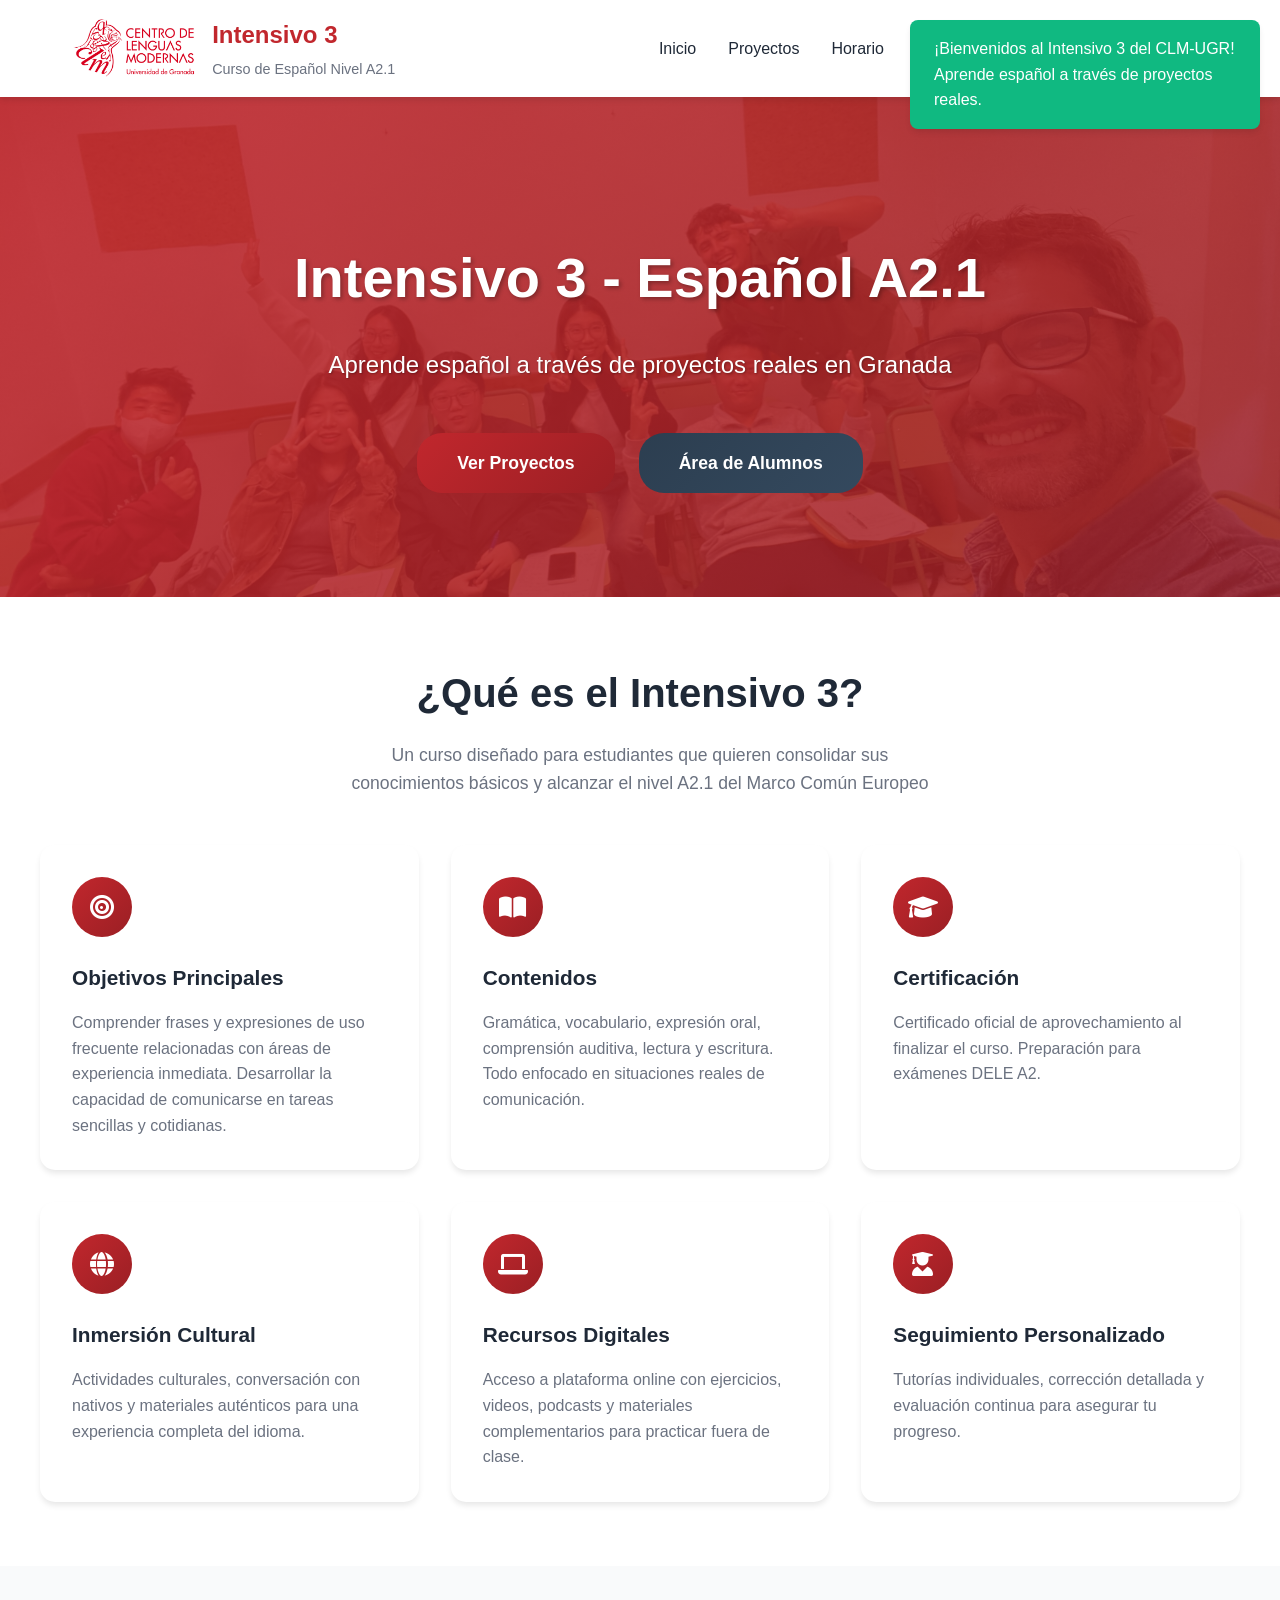
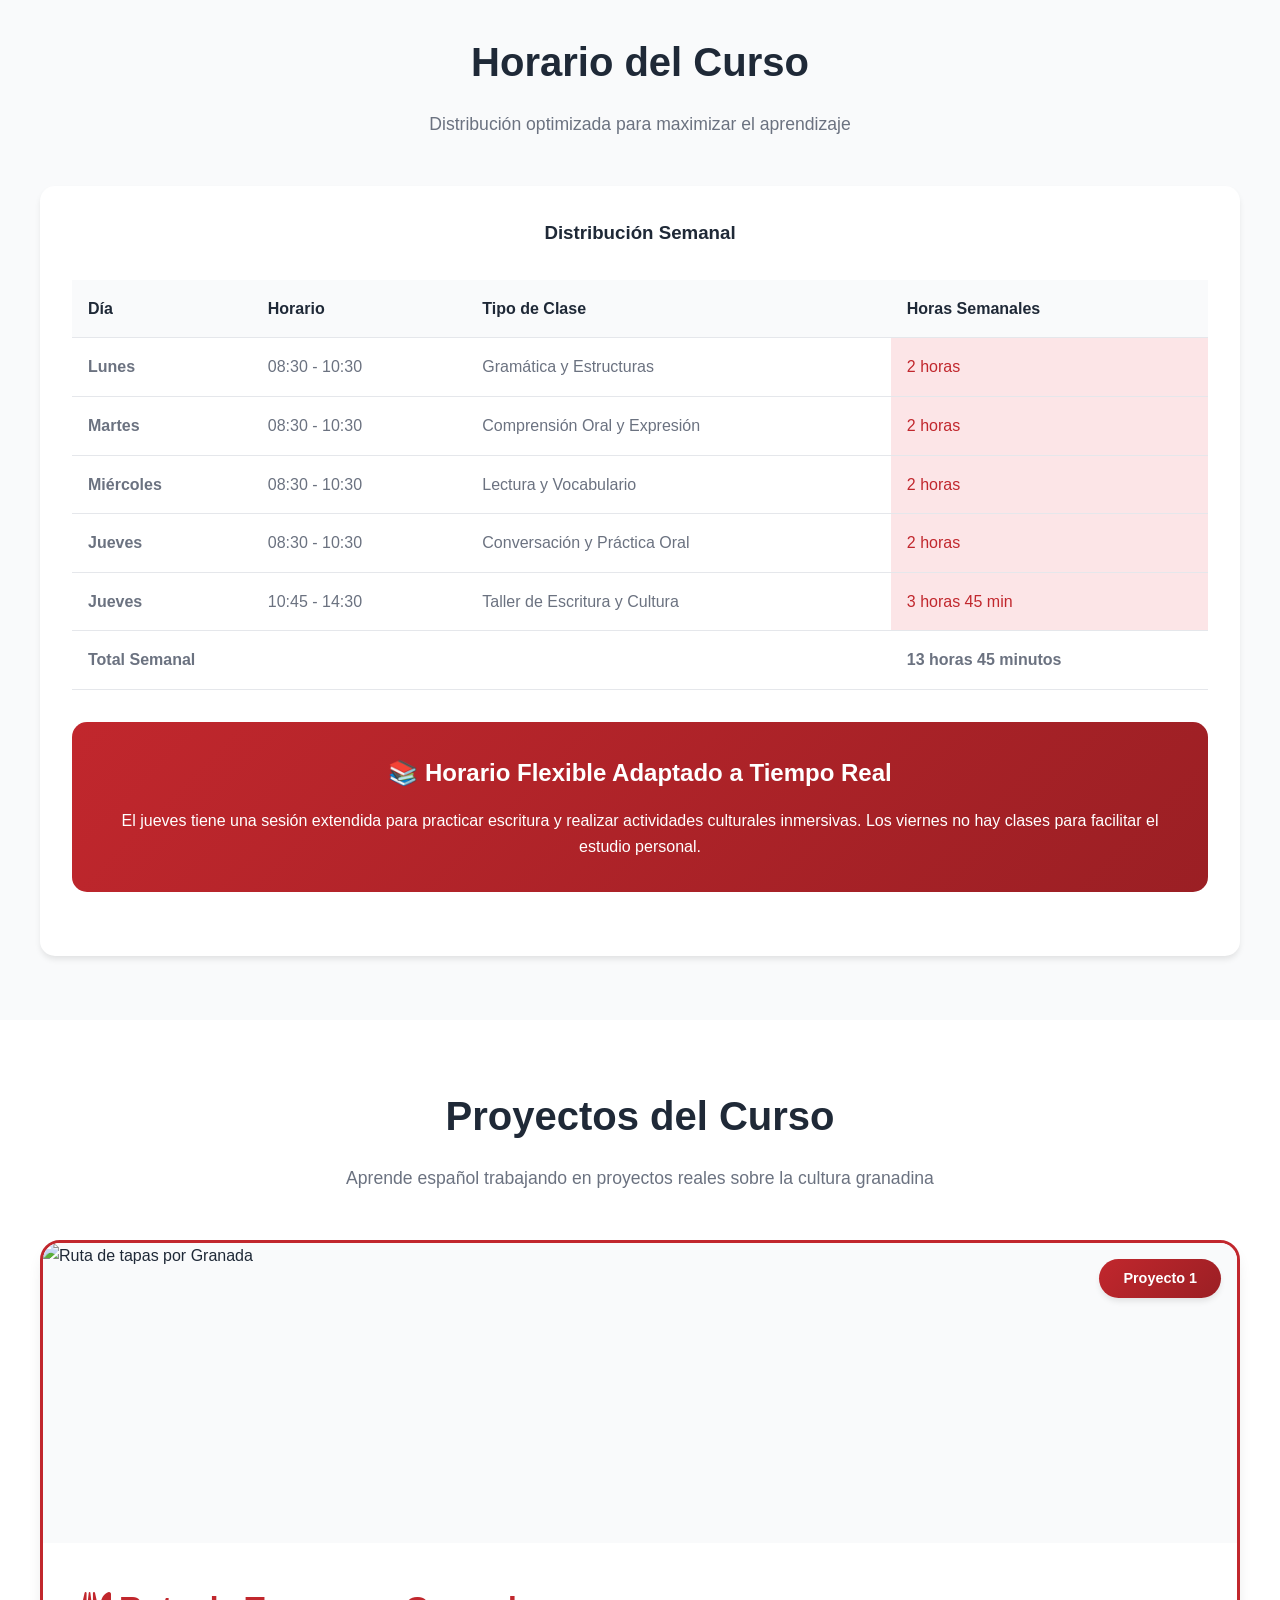
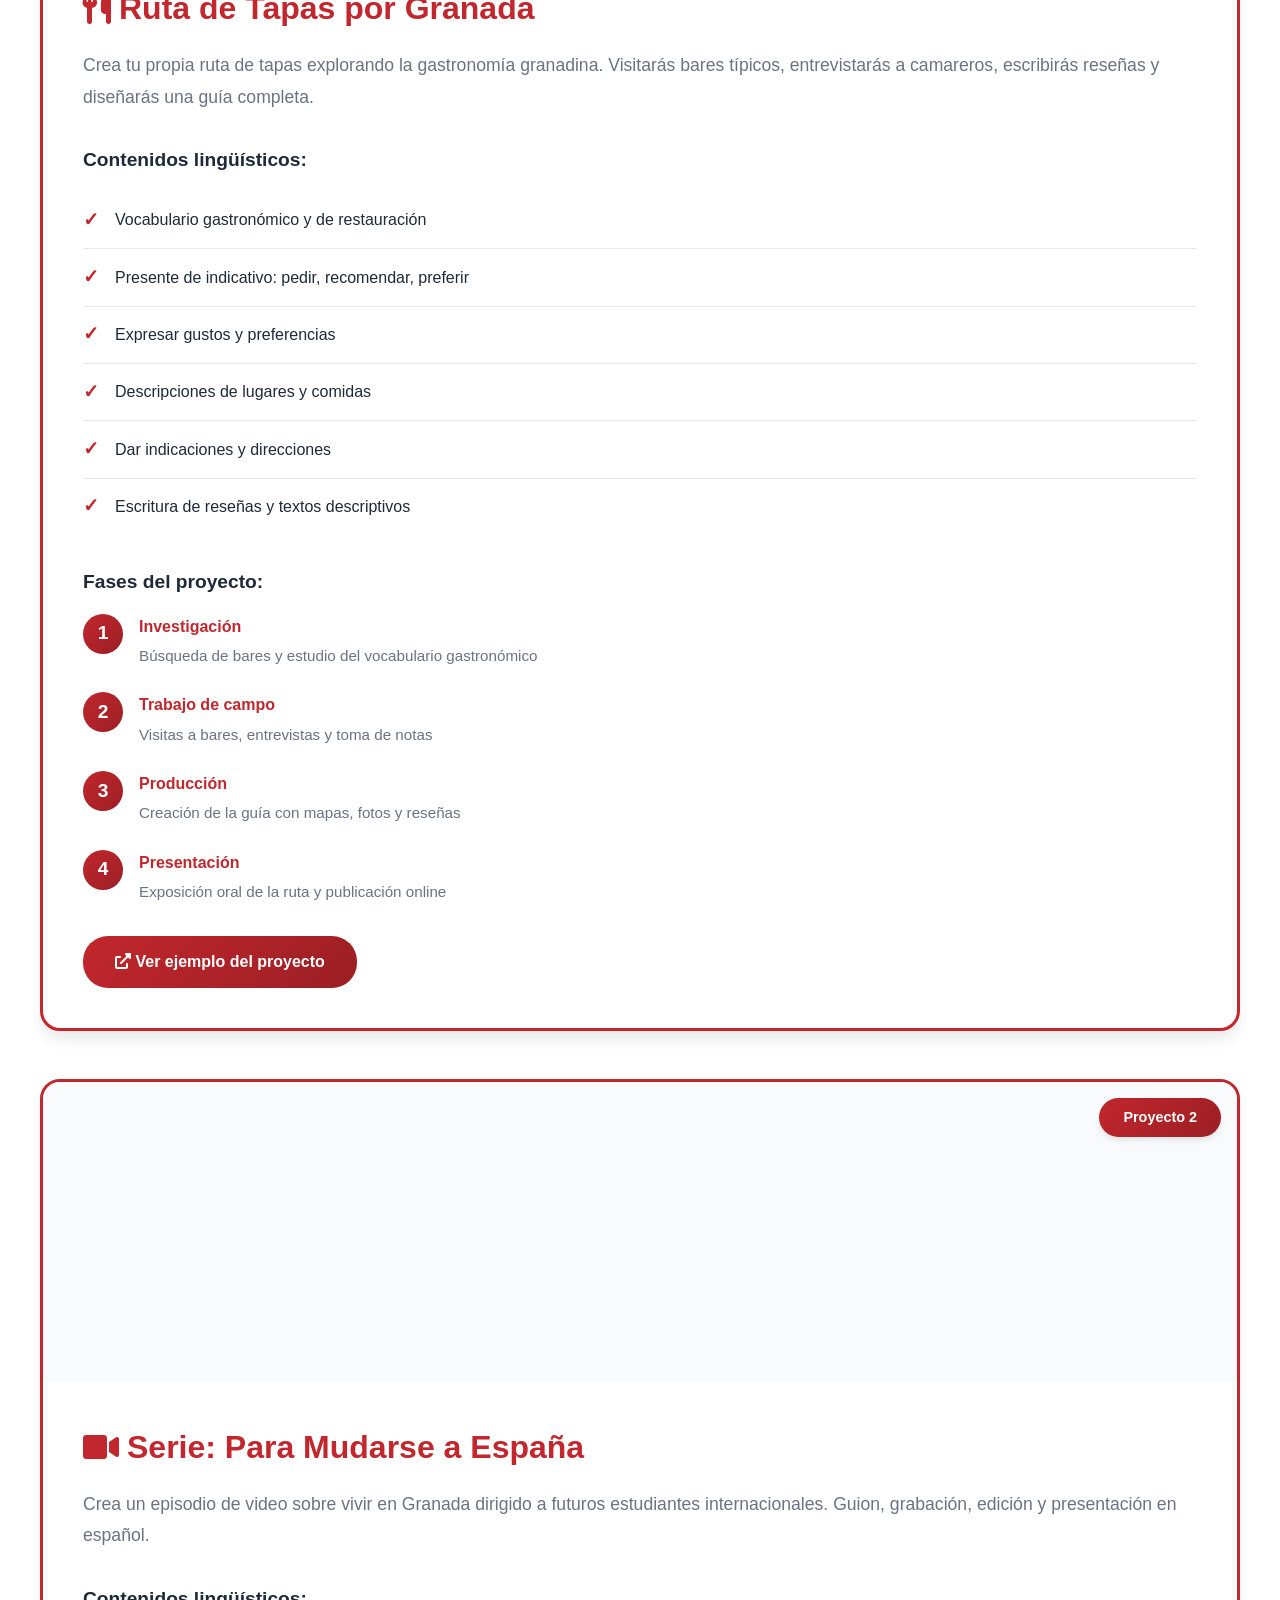
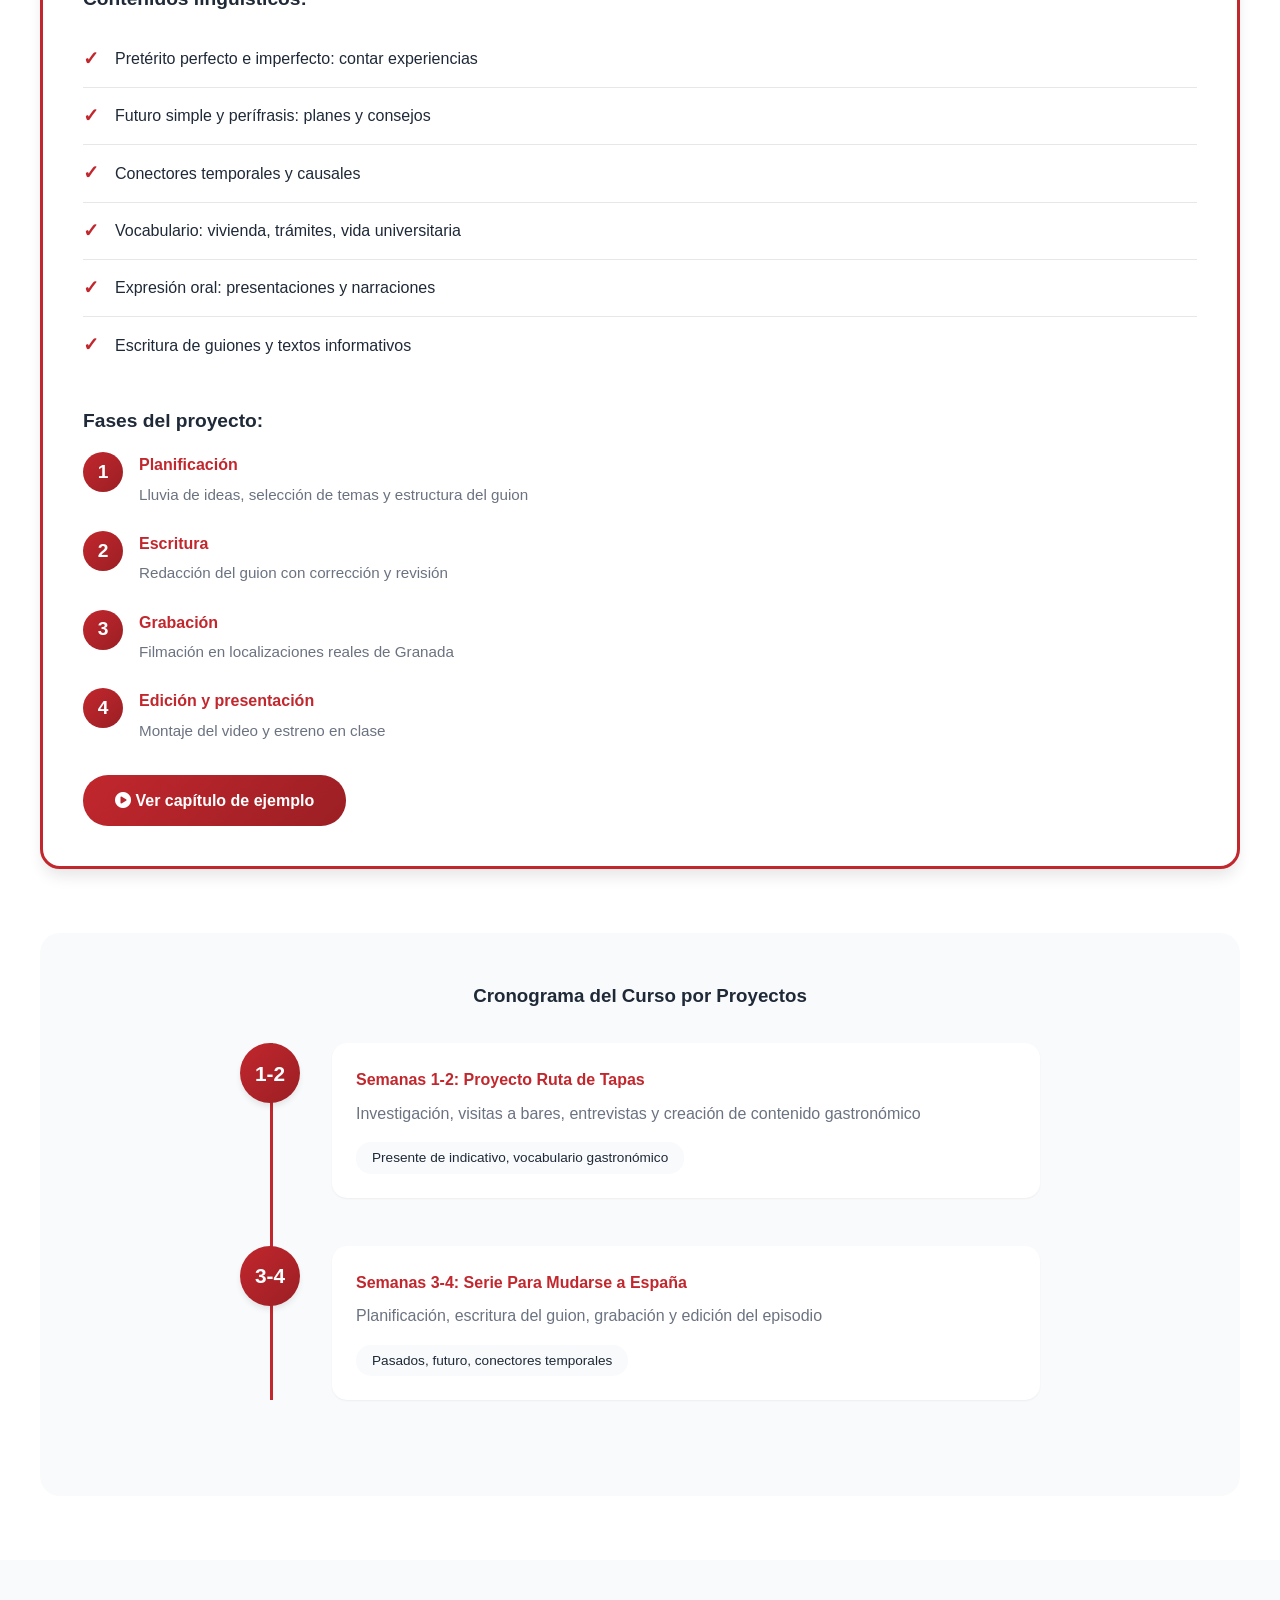
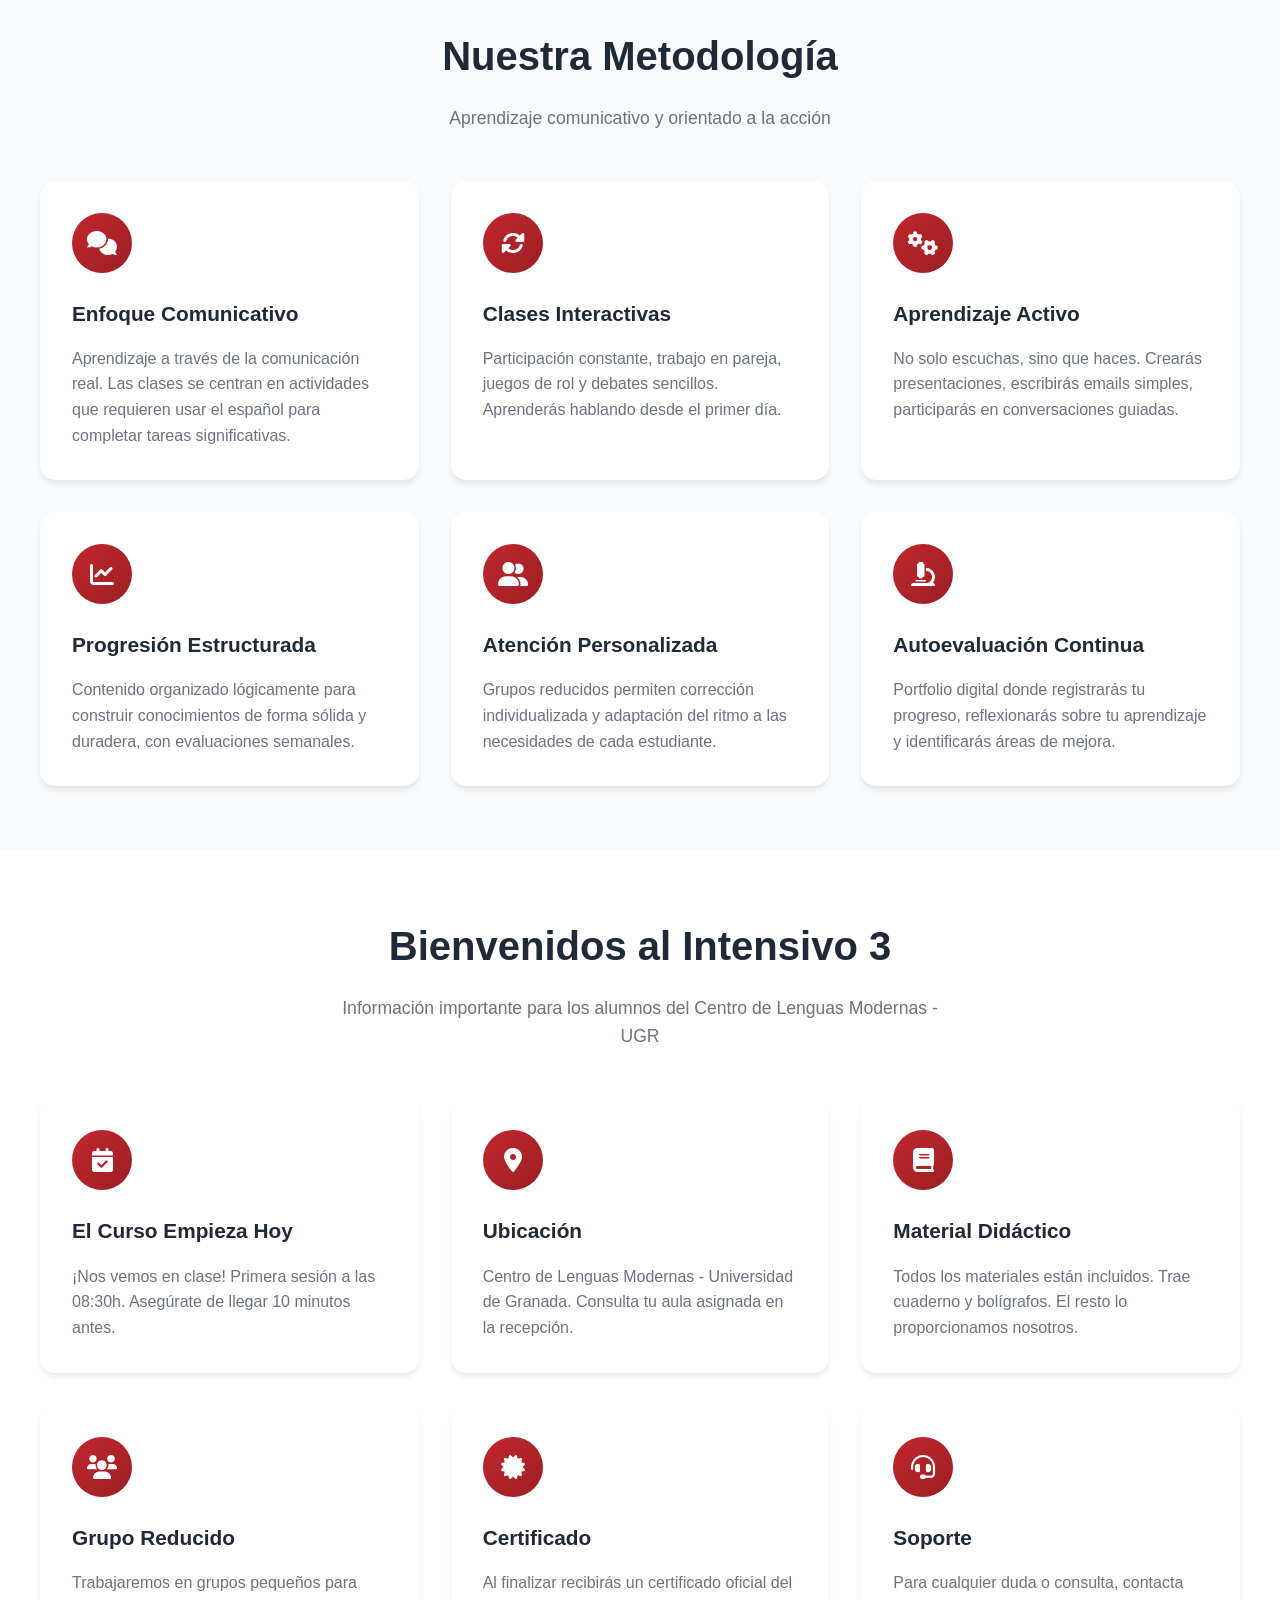
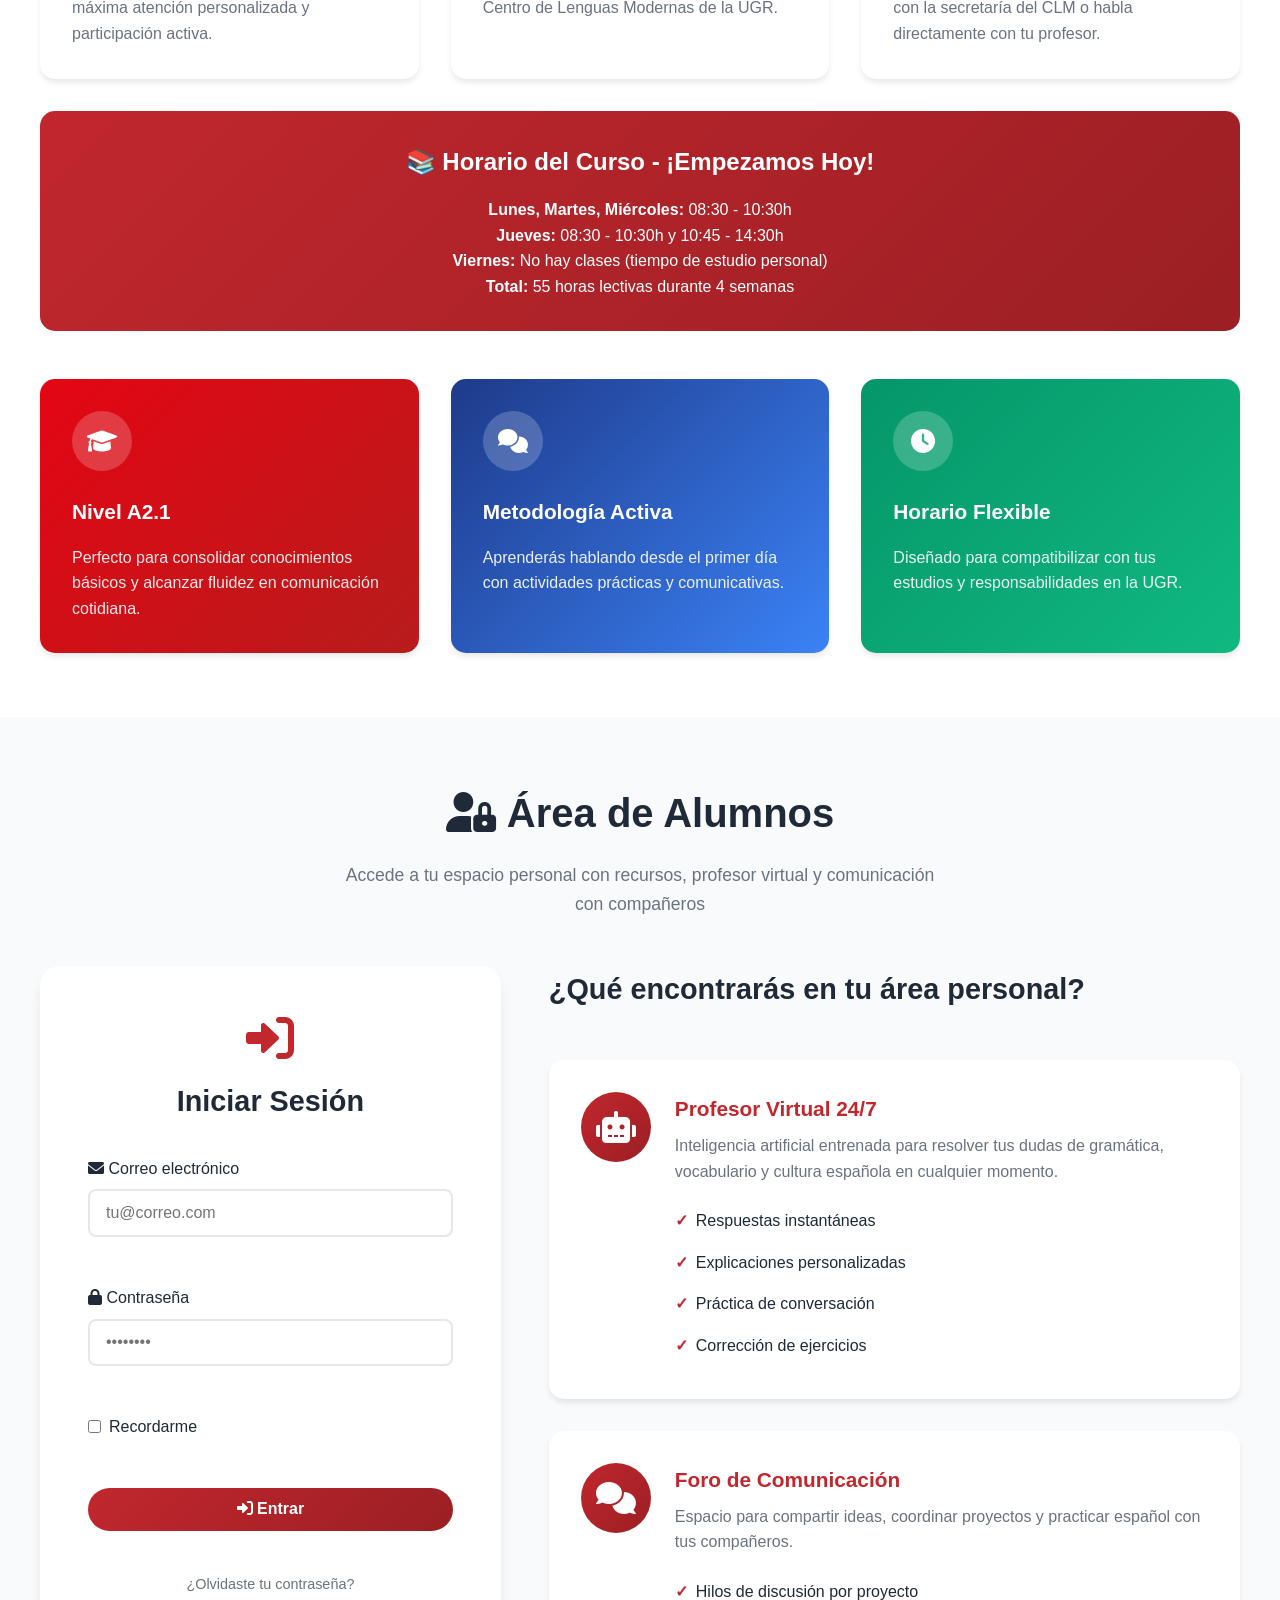
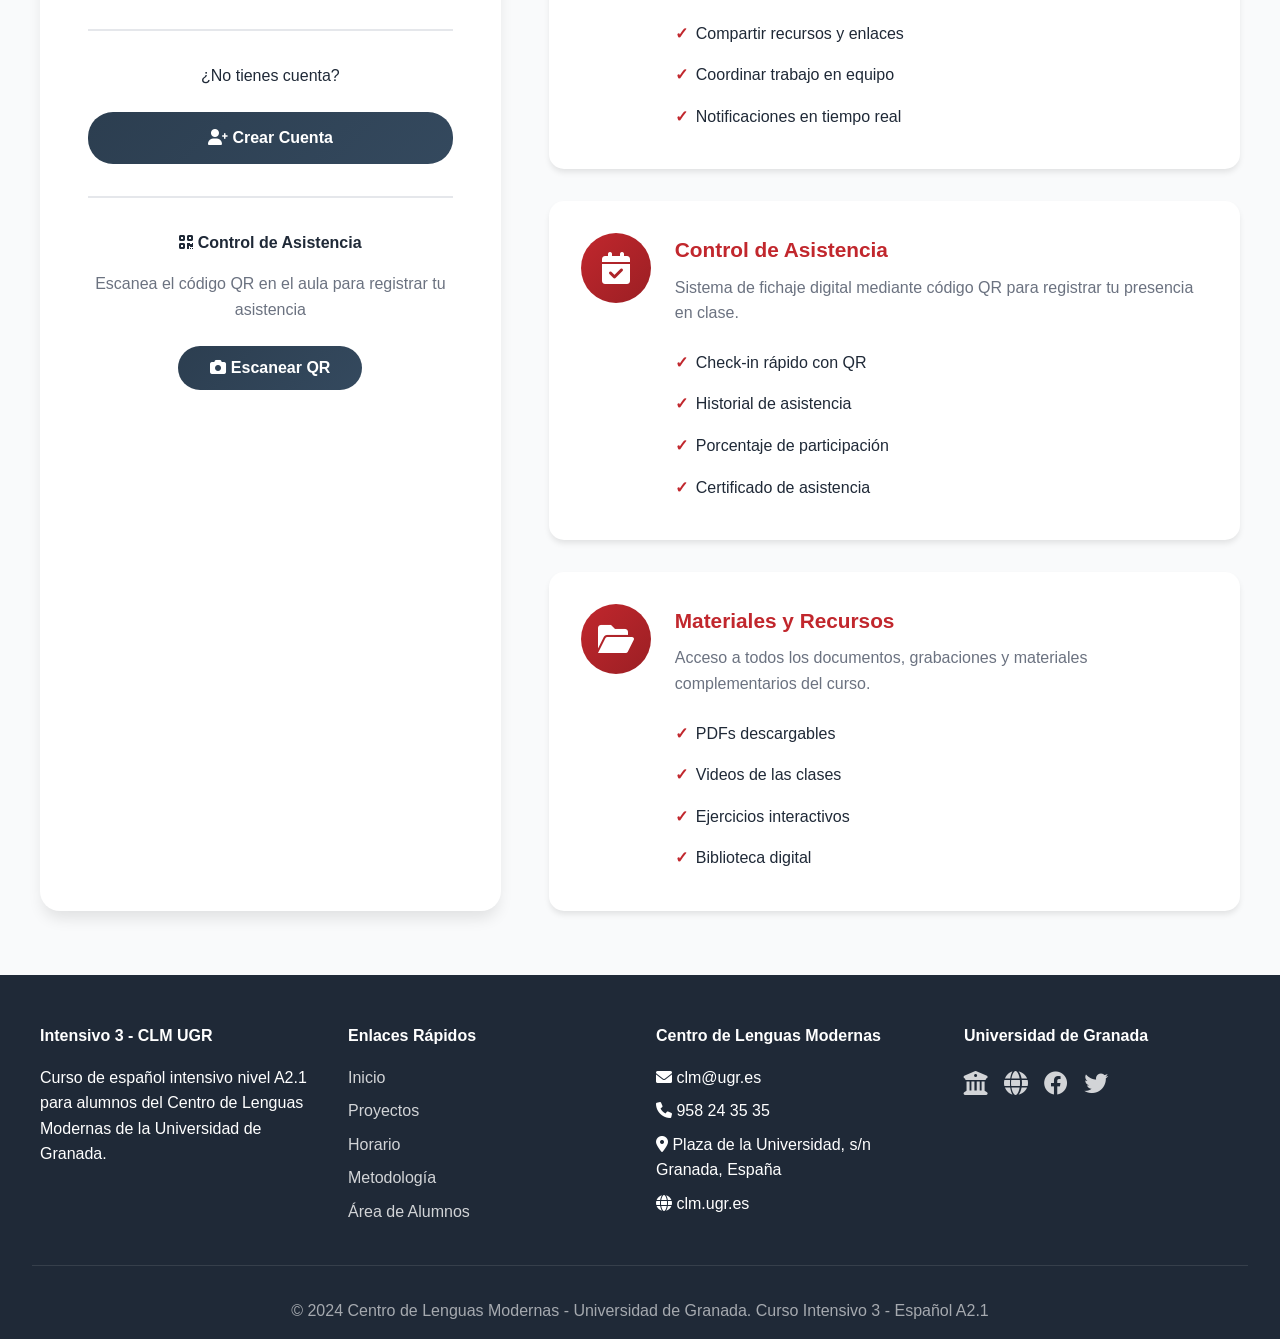
==== index.html @ b7522754 "Improve configuration flexibility and accessibility" ====
<!DOCTYPE html>
<html lang="es" class="no-js">
<head>
    <meta charset="UTF-8">
    <meta name="viewport" content="width=device-width, initial-scale=1.0">
    <title>Intensivo 3 - Curso de Español Nivel A2.1</title>
    <meta name="description" content="Curso intensivo de español nivel A2.1. 4 semanas de inmersión total en el idioma con horario flexible y metodología comunicativa.">
    <meta name="keywords" content="curso español, A2.1, intensivo, aprender español, DELE">
    <meta name="api-base-url" content="">

    <!-- Open Graph / Facebook -->
    <meta property="og:type" content="website">
    <meta property="og:title" content="Intensivo 3 - Curso de Español Nivel A2.1 | CLM-UGR">
    <meta property="og:description" content="Curso intensivo de español nivel A2.1 en el Centro de Lenguas Modernas de la Universidad de Granada. 55 horas lectivas en 4 semanas.">
    <meta property="og:image" content="images/banner/hero-bg.jpg">
    <meta property="og:site_name" content="CLM-UGR Intensivo 3">

    <!-- Twitter -->
    <meta name="twitter:card" content="summary_large_image">
    <meta name="twitter:title" content="Intensivo 3 - Curso de Español Nivel A2.1">
    <meta name="twitter:description" content="Curso intensivo de español nivel A2.1 en el Centro de Lenguas Modernas de la Universidad de Granada.">
    <meta name="twitter:image" content="images/banner/hero-bg.jpg">

    <!-- Favicon -->
    <link rel="icon" type="image/svg+xml" href="data:image/svg+xml,<svg xmlns='http://www.w3.org/2000/svg' viewBox='0 0 100 100'><circle cx='50' cy='50' r='50' fill='%23E30613'/><text x='50' y='70' font-size='60' font-weight='bold' text-anchor='middle' fill='white'>I3</text></svg>">

    <link rel="stylesheet" href="css/style.css">
    <link rel="stylesheet" href="https://cdnjs.cloudflare.com/ajax/libs/font-awesome/6.0.0/css/all.min.css">
    <script src="js/config.js"></script>
</head>
<body>
    <!-- Header -->
    <header class="header">
        <nav class="navbar" role="navigation" aria-label="Navegación principal">
            <div class="nav-brand">
                <img src="images/banner/Logo-CLM-V1.jpg" alt="Centro de Lenguas Modernas UGR" class="logo-img">
                <div class="brand-text">
                    <p class="brand-title">Intensivo 3</p>
                    <p>Curso de Español Nivel A2.1</p>
                </div>
            </div>
            <ul class="nav-menu" id="primary-navigation" role="menubar">
                <li role="none"><a href="#inicio" role="menuitem">Inicio</a></li>
                <li role="none"><a href="#proyectos" role="menuitem">Proyectos</a></li>
                <li role="none"><a href="#horario" role="menuitem">Horario</a></li>
                <li role="none"><a href="#metodologia" role="menuitem">Metodología</a></li>
                <li role="none"><a href="#login" role="menuitem" class="nav-login"><i class="fas fa-user-lock"></i> Área Alumnos</a></li>
            </ul>
            <button class="hamburger" aria-label="Menú de navegación" aria-expanded="false" aria-controls="primary-navigation">
                <span></span>
                <span></span>
                <span></span>
            </button>
        </nav>
    </header>

    <!-- Hero Section -->
    <section id="inicio" class="hero">
        <div class="hero-overlay"></div>
        <div class="hero-content">
            <h1>Intensivo 3 - Español A2.1</h1>
            <p class="hero-subtitle">Aprende español a través de proyectos reales en Granada</p>
            <div class="hero-actions">
                <a href="#proyectos" class="btn btn-primary" aria-label="Ver los proyectos del curso">Ver Proyectos</a>
                <a href="#login" class="btn btn-secondary" aria-label="Acceder al área de alumnos">Área de Alumnos</a>
            </div>
        </div>
    </section>

    <!-- Información General -->
    <section class="section">
        <div class="container">
            <div class="section-header">
                <h2>¿Qué es el Intensivo 3?</h2>
                <p>Un curso diseñado para estudiantes que quieren consolidar sus conocimientos básicos y alcanzar el nivel A2.1 del Marco Común Europeo</p>
            </div>

            <div class="content-grid">
                <div class="card">
                    <div class="card-icon">
                        <i class="fas fa-bullseye"></i>
                    </div>
                    <h3>Objetivos Principales</h3>
                    <p>Comprender frases y expresiones de uso frecuente relacionadas con áreas de experiencia inmediata. Desarrollar la capacidad de comunicarse en tareas sencillas y cotidianas.</p>
                </div>

                <div class="card">
                    <div class="card-icon">
                        <i class="fas fa-book-open"></i>
                    </div>
                    <h3>Contenidos</h3>
                    <p>Gramática, vocabulario, expresión oral, comprensión auditiva, lectura y escritura. Todo enfocado en situaciones reales de comunicación.</p>
                </div>

                <div class="card">
                    <div class="card-icon">
                        <i class="fas fa-graduation-cap"></i>
                    </div>
                    <h3>Certificación</h3>
                    <p>Certificado oficial de aprovechamiento al finalizar el curso. Preparación para exámenes DELE A2.</p>
                </div>

                <div class="card">
                    <div class="card-icon">
                        <i class="fas fa-globe"></i>
                    </div>
                    <h3>Inmersión Cultural</h3>
                    <p>Actividades culturales, conversación con nativos y materiales auténticos para una experiencia completa del idioma.</p>
                </div>

                <div class="card">
                    <div class="card-icon">
                        <i class="fas fa-laptop"></i>
                    </div>
                    <h3>Recursos Digitales</h3>
                    <p>Acceso a plataforma online con ejercicios, videos, podcasts y materiales complementarios para practicar fuera de clase.</p>
                </div>

                <div class="card">
                    <div class="card-icon">
                        <i class="fas fa-user-graduate"></i>
                    </div>
                    <h3>Seguimiento Personalizado</h3>
                    <p>Tutorías individuales, corrección detallada y evaluación continua para asegurar tu progreso.</p>
                </div>
            </div>
        </div>
    </section>

    <!-- Horario -->
    <section id="horario" class="section section-alt">
        <div class="container">
            <div class="section-header">
                <h2>Horario del Curso</h2>
                <p>Distribución optimizada para maximizar el aprendizaje</p>
            </div>

            <div class="schedule-container">
                <h3 class="text-center mb-2">Distribución Semanal</h3>
                <table class="schedule-table">
                    <thead>
                        <tr>
                            <th>Día</th>
                            <th>Horario</th>
                            <th>Tipo de Clase</th>
                            <th>Horas Semanales</th>
                        </tr>
                    </thead>
                    <tbody>
                        <tr>
                            <td><strong>Lunes</strong></td>
                            <td>08:30 - 10:30</td>
                            <td>Gramática y Estructuras</td>
                            <td class="highlight">2 horas</td>
                        </tr>
                        <tr>
                            <td><strong>Martes</strong></td>
                            <td>08:30 - 10:30</td>
                            <td>Comprensión Oral y Expresión</td>
                            <td class="highlight">2 horas</td>
                        </tr>
                        <tr>
                            <td><strong>Miércoles</strong></td>
                            <td>08:30 - 10:30</td>
                            <td>Lectura y Vocabulario</td>
                            <td class="highlight">2 horas</td>
                        </tr>
                        <tr>
                            <td><strong>Jueves</strong></td>
                            <td>08:30 - 10:30</td>
                            <td>Conversación y Práctica Oral</td>
                            <td class="highlight">2 horas</td>
                        </tr>
                        <tr>
                            <td><strong>Jueves</strong></td>
                            <td>10:45 - 14:30</td>
                            <td>Taller de Escritura y Cultura</td>
                            <td class="highlight">3 horas 45 min</td>
                        </tr>
                    </tbody>
                    <tfoot>
                        <tr>
                            <td colspan="3"><strong>Total Semanal</strong></td>
                            <td><strong>13 horas 45 minutos</strong></td>
                        </tr>
                    </tfoot>
                </table>

                <div class="highlight-box">
                    <h3>📚 Horario Flexible Adaptado a Tiempo Real</h3>
                    <p>El jueves tiene una sesión extendida para practicar escritura y realizar actividades culturales inmersivas. Los viernes no hay clases para facilitar el estudio personal.</p>
                </div>
            </div>
        </div>
    </section>

    <!-- Proyectos del Curso -->
    <section id="proyectos" class="section">
        <div class="container">
            <div class="section-header">
                <h2>Proyectos del Curso</h2>
                <p>Aprende español trabajando en proyectos reales sobre la cultura granadina</p>
            </div>

            <div class="projects-grid">
                <!-- Proyecto 1: Ruta de Tapas -->
                <div class="project-card featured">
                    <div class="project-image">
                        <img src="images/tapas-placeholder.jpg" alt="Ruta de tapas por Granada" loading="lazy">
                        <div class="project-badge">Proyecto 1</div>
                    </div>
                    <div class="project-content">
                        <h3><i class="fas fa-utensils"></i> Ruta de Tapas por Granada</h3>
                        <p class="project-description">Crea tu propia ruta de tapas explorando la gastronomía granadina. Visitarás bares típicos, entrevistarás a camareros, escribirás reseñas y diseñarás una guía completa.</p>

                        <div class="project-skills">
                            <h4>Contenidos lingüísticos:</h4>
                            <ul class="topic-list">
                                <li>Vocabulario gastronómico y de restauración</li>
                                <li>Presente de indicativo: pedir, recomendar, preferir</li>
                                <li>Expresar gustos y preferencias</li>
                                <li>Descripciones de lugares y comidas</li>
                                <li>Dar indicaciones y direcciones</li>
                                <li>Escritura de reseñas y textos descriptivos</li>
                            </ul>
                        </div>

                        <div class="project-phases">
                            <h4>Fases del proyecto:</h4>
                            <div class="phase">
                                <span class="phase-number">1</span>
                                <div class="phase-content">
                                    <strong>Investigación</strong>
                                    <p>Búsqueda de bares y estudio del vocabulario gastronómico</p>
                                </div>
                            </div>
                            <div class="phase">
                                <span class="phase-number">2</span>
                                <div class="phase-content">
                                    <strong>Trabajo de campo</strong>
                                    <p>Visitas a bares, entrevistas y toma de notas</p>
                                </div>
                            </div>
                            <div class="phase">
                                <span class="phase-number">3</span>
                                <div class="phase-content">
                                    <strong>Producción</strong>
                                    <p>Creación de la guía con mapas, fotos y reseñas</p>
                                </div>
                            </div>
                            <div class="phase">
                                <span class="phase-number">4</span>
                                <div class="phase-content">
                                    <strong>Presentación</strong>
                                    <p>Exposición oral de la ruta y publicación online</p>
                                </div>
                            </div>
                        </div>

                        <a href="https://detapasporgranada.wordpress.com" target="_blank" rel="noopener noreferrer" class="btn btn-primary">
                            <i class="fas fa-external-link-alt"></i> Ver ejemplo del proyecto
                        </a>
                    </div>
                </div>

                <!-- Proyecto 2: Serie Para Mudarse a España -->
                <div class="project-card featured">
                    <div class="project-image">
                        <div class="video-wrapper">
                            <iframe width="560" height="315" src="https://www.youtube.com/embed/1u_B_BzyzWg" title="Para mudarse a España - Capítulo 1" frameborder="0" allow="accelerometer; autoplay; clipboard-write; encrypted-media; gyroscope; picture-in-picture" allowfullscreen></iframe>
                        </div>
                        <div class="project-badge">Proyecto 2</div>
                    </div>
                    <div class="project-content">
                        <h3><i class="fas fa-video"></i> Serie: Para Mudarse a España</h3>
                        <p class="project-description">Crea un episodio de video sobre vivir en Granada dirigido a futuros estudiantes internacionales. Guion, grabación, edición y presentación en español.</p>

                        <div class="project-skills">
                            <h4>Contenidos lingüísticos:</h4>
                            <ul class="topic-list">
                                <li>Pretérito perfecto e imperfecto: contar experiencias</li>
                                <li>Futuro simple y perífrasis: planes y consejos</li>
                                <li>Conectores temporales y causales</li>
                                <li>Vocabulario: vivienda, trámites, vida universitaria</li>
                                <li>Expresión oral: presentaciones y narraciones</li>
                                <li>Escritura de guiones y textos informativos</li>
                            </ul>
                        </div>

                        <div class="project-phases">
                            <h4>Fases del proyecto:</h4>
                            <div class="phase">
                                <span class="phase-number">1</span>
                                <div class="phase-content">
                                    <strong>Planificación</strong>
                                    <p>Lluvia de ideas, selección de temas y estructura del guion</p>
                                </div>
                            </div>
                            <div class="phase">
                                <span class="phase-number">2</span>
                                <div class="phase-content">
                                    <strong>Escritura</strong>
                                    <p>Redacción del guion con corrección y revisión</p>
                                </div>
                            </div>
                            <div class="phase">
                                <span class="phase-number">3</span>
                                <div class="phase-content">
                                    <strong>Grabación</strong>
                                    <p>Filmación en localizaciones reales de Granada</p>
                                </div>
                            </div>
                            <div class="phase">
                                <span class="phase-number">4</span>
                                <div class="phase-content">
                                    <strong>Edición y presentación</strong>
                                    <p>Montaje del video y estreno en clase</p>
                                </div>
                            </div>
                        </div>

                        <a href="https://www.youtube.com/watch?v=1u_B_BzyzWg" target="_blank" rel="noopener noreferrer" class="btn btn-primary">
                            <i class="fas fa-play-circle"></i> Ver capítulo de ejemplo
                        </a>
                    </div>
                </div>
            </div>

            <!-- Cronograma integrado -->
            <div class="timeline-section">
                <h3 class="text-center">Cronograma del Curso por Proyectos</h3>
                <div class="timeline">
                    <div class="timeline-item">
                        <div class="timeline-marker">1-2</div>
                        <div class="timeline-content">
                            <h4>Semanas 1-2: Proyecto Ruta de Tapas</h4>
                            <p>Investigación, visitas a bares, entrevistas y creación de contenido gastronómico</p>
                            <span class="timeline-tag">Presente de indicativo, vocabulario gastronómico</span>
                        </div>
                    </div>
                    <div class="timeline-item">
                        <div class="timeline-marker">3-4</div>
                        <div class="timeline-content">
                            <h4>Semanas 3-4: Serie Para Mudarse a España</h4>
                            <p>Planificación, escritura del guion, grabación y edición del episodio</p>
                            <span class="timeline-tag">Pasados, futuro, conectores temporales</span>
                        </div>
                    </div>
                </div>
            </div>
        </div>
    </section>

    <!-- Metodología -->
    <section id="metodologia" class="section section-alt">
        <div class="container">
            <div class="section-header">
                <h2>Nuestra Metodología</h2>
                <p>Aprendizaje comunicativo y orientado a la acción</p>
            </div>

            <div class="content-grid">
                <div class="card">
                    <div class="card-icon">
                        <i class="fas fa-comments"></i>
                    </div>
                    <h3>Enfoque Comunicativo</h3>
                    <p>Aprendizaje a través de la comunicación real. Las clases se centran en actividades que requieren usar el español para completar tareas significativas.</p>
                </div>

                <div class="card">
                    <div class="card-icon">
                        <i class="fas fa-sync-alt"></i>
                    </div>
                    <h3>Clases Interactivas</h3>
                    <p>Participación constante, trabajo en pareja, juegos de rol y debates sencillos. Aprenderás hablando desde el primer día.</p>
                </div>

                <div class="card">
                    <div class="card-icon">
                        <i class="fas fa-cogs"></i>
                    </div>
                    <h3>Aprendizaje Activo</h3>
                    <p>No solo escuchas, sino que haces. Crearás presentaciones, escribirás emails simples, participarás en conversaciones guiadas.</p>
                </div>

                <div class="card">
                    <div class="card-icon">
                        <i class="fas fa-chart-line"></i>
                    </div>
                    <h3>Progresión Estructurada</h3>
                    <p>Contenido organizado lógicamente para construir conocimientos de forma sólida y duradera, con evaluaciones semanales.</p>
                </div>

                <div class="card">
                    <div class="card-icon">
                        <i class="fas fa-user-friends"></i>
                    </div>
                    <h3>Atención Personalizada</h3>
                    <p>Grupos reducidos permiten corrección individualizada y adaptación del ritmo a las necesidades de cada estudiante.</p>
                </div>

                <div class="card">
                    <div class="card-icon">
                        <i class="fas fa-microscope"></i>
                    </div>
                    <h3>Autoevaluación Continua</h3>
                    <p>Portfolio digital donde registrarás tu progreso, reflexionarás sobre tu aprendizaje y identificarás áreas de mejora.</p>
                </div>
            </div>
        </div>
    </section>

    <!-- Información para Alumnos -->
    <section id="alumnos" class="section">
        <div class="container">
            <div class="section-header">
                <h2>Bienvenidos al Intensivo 3</h2>
                <p>Información importante para los alumnos del Centro de Lenguas Modernas - UGR</p>
            </div>

            <div class="content-grid">
                <div class="card">
                    <div class="card-icon">
                        <i class="fas fa-calendar-check"></i>
                    </div>
                    <h3>El Curso Empieza Hoy</h3>
                    <p>¡Nos vemos en clase! Primera sesión a las 08:30h. Asegúrate de llegar 10 minutos antes.</p>
                </div>

                <div class="card">
                    <div class="card-icon">
                        <i class="fas fa-map-marker-alt"></i>
                    </div>
                    <h3>Ubicación</h3>
                    <p>Centro de Lenguas Modernas - Universidad de Granada. Consulta tu aula asignada en la recepción.</p>
                </div>

                <div class="card">
                    <div class="card-icon">
                        <i class="fas fa-book"></i>
                    </div>
                    <h3>Material Didáctico</h3>
                    <p>Todos los materiales están incluidos. Trae cuaderno y bolígrafos. El resto lo proporcionamos nosotros.</p>
                </div>

                <div class="card">
                    <div class="card-icon">
                        <i class="fas fa-users"></i>
                    </div>
                    <h3>Grupo Reducido</h3>
                    <p>Trabajaremos en grupos pequeños para máxima atención personalizada y participación activa.</p>
                </div>

                <div class="card">
                    <div class="card-icon">
                        <i class="fas fa-certificate"></i>
                    </div>
                    <h3>Certificado</h3>
                    <p>Al finalizar recibirás un certificado oficial del Centro de Lenguas Modernas de la UGR.</p>
                </div>

                <div class="card">
                    <div class="card-icon">
                        <i class="fas fa-headset"></i>
                    </div>
                    <h3>Soporte</h3>
                    <p>Para cualquier duda o consulta, contacta con la secretaría del CLM o habla directamente con tu profesor.</p>
                </div>
            </div>

            <div class="highlight-box">
                <h3>📚 Horario del Curso - ¡Empezamos Hoy!</h3>
                <p><strong>Lunes, Martes, Miércoles:</strong> 08:30 - 10:30h</p>
                <p><strong>Jueves:</strong> 08:30 - 10:30h y 10:45 - 14:30h</p>
                <p><strong>Viernes:</strong> No hay clases (tiempo de estudio personal)</p>
                <p><strong>Total:</strong> 55 horas lectivas durante 4 semanas</p>
            </div>

            <div class="content-grid" style="margin-top: 3rem;">
                <div class="card" style="background: linear-gradient(135deg, #E30613 0%, #b71c1c 100%); color: white;">
                    <div class="card-icon" style="background: rgba(255,255,255,0.2);">
                        <i class="fas fa-graduation-cap" style="color: white;"></i>
                    </div>
                    <h3 style="color: white;">Nivel A2.1</h3>
                    <p style="color: rgba(255,255,255,0.9);">Perfecto para consolidar conocimientos básicos y alcanzar fluidez en comunicación cotidiana.</p>
                </div>

                <div class="card" style="background: linear-gradient(135deg, #1e3a8a 0%, #3b82f6 100%); color: white;">
                    <div class="card-icon" style="background: rgba(255,255,255,0.2);">
                        <i class="fas fa-comments" style="color: white;"></i>
                    </div>
                    <h3 style="color: white;">Metodología Activa</h3>
                    <p style="color: rgba(255,255,255,0.9);">Aprenderás hablando desde el primer día con actividades prácticas y comunicativas.</p>
                </div>

                <div class="card" style="background: linear-gradient(135deg, #059669 0%, #10b981 100%); color: white;">
                    <div class="card-icon" style="background: rgba(255,255,255,0.2);">
                        <i class="fas fa-clock" style="color: white;"></i>
                    </div>
                    <h3 style="color: white;">Horario Flexible</h3>
                    <p style="color: rgba(255,255,255,0.9);">Diseñado para compatibilizar con tus estudios y responsabilidades en la UGR.</p>
                </div>
            </div>
        </div>
    </section>

    <!-- Área de Alumnos / Login -->
    <section id="login" class="section section-alt">
        <div class="container">
            <div class="section-header">
                <h2><i class="fas fa-user-lock"></i> Área de Alumnos</h2>
                <p>Accede a tu espacio personal con recursos, profesor virtual y comunicación con compañeros</p>
            </div>

            <div class="login-container">
                <!-- Login Form -->
                <div class="login-box">
                    <div class="login-header">
                        <i class="fas fa-sign-in-alt"></i>
                        <h3>Iniciar Sesión</h3>
                    </div>
                    <form id="loginForm" class="login-form">
                        <div class="form-group">
                            <label for="email"><i class="fas fa-envelope"></i> Correo electrónico</label>
                            <input type="email" id="email" name="email" required placeholder="tu@correo.com">
                        </div>
                        <div class="form-group">
                            <label for="password"><i class="fas fa-lock"></i> Contraseña</label>
                            <input type="password" id="password" name="password" required placeholder="••••••••">
                        </div>
                        <div class="form-group checkbox-group">
                            <input type="checkbox" id="remember" name="remember">
                            <label for="remember">Recordarme</label>
                        </div>
                        <button type="submit" class="btn btn-primary btn-full">
                            <i class="fas fa-sign-in-alt"></i> Entrar
                        </button>
                        <div class="form-footer">
                            <a href="#" class="link-secondary">¿Olvidaste tu contraseña?</a>
                        </div>
                    </form>

                    <div class="register-link">
                        <p>¿No tienes cuenta?</p>
                        <a href="register.html" class="btn btn-secondary btn-full">
                            <i class="fas fa-user-plus"></i> Crear Cuenta
                        </a>
                    </div>

                    <!-- QR Code Check-in -->
                    <div class="checkin-section">
                        <h4><i class="fas fa-qrcode"></i> Control de Asistencia</h4>
                        <p>Escanea el código QR en el aula para registrar tu asistencia</p>
                        <button class="btn btn-secondary" id="scanQR">
                            <i class="fas fa-camera"></i> Escanear QR
                        </button>
                    </div>
                </div>

                <!-- Features Preview -->
                <div class="features-preview">
                    <h3>¿Qué encontrarás en tu área personal?</h3>

                    <div class="feature-item">
                        <div class="feature-icon">
                            <i class="fas fa-robot"></i>
                        </div>
                        <div class="feature-content">
                            <h4>Profesor Virtual 24/7</h4>
                            <p>Inteligencia artificial entrenada para resolver tus dudas de gramática, vocabulario y cultura española en cualquier momento.</p>
                            <ul class="feature-list">
                                <li>Respuestas instantáneas</li>
                                <li>Explicaciones personalizadas</li>
                                <li>Práctica de conversación</li>
                                <li>Corrección de ejercicios</li>
                            </ul>
                        </div>
                    </div>

                    <div class="feature-item">
                        <div class="feature-icon">
                            <i class="fas fa-comments"></i>
                        </div>
                        <div class="feature-content">
                            <h4>Foro de Comunicación</h4>
                            <p>Espacio para compartir ideas, coordinar proyectos y practicar español con tus compañeros.</p>
                            <ul class="feature-list">
                                <li>Hilos de discusión por proyecto</li>
                                <li>Compartir recursos y enlaces</li>
                                <li>Coordinar trabajo en equipo</li>
                                <li>Notificaciones en tiempo real</li>
                            </ul>
                        </div>
                    </div>

                    <div class="feature-item">
                        <div class="feature-icon">
                            <i class="fas fa-calendar-check"></i>
                        </div>
                        <div class="feature-content">
                            <h4>Control de Asistencia</h4>
                            <p>Sistema de fichaje digital mediante código QR para registrar tu presencia en clase.</p>
                            <ul class="feature-list">
                                <li>Check-in rápido con QR</li>
                                <li>Historial de asistencia</li>
                                <li>Porcentaje de participación</li>
                                <li>Certificado de asistencia</li>
                            </ul>
                        </div>
                    </div>

                    <div class="feature-item">
                        <div class="feature-icon">
                            <i class="fas fa-folder-open"></i>
                        </div>
                        <div class="feature-content">
                            <h4>Materiales y Recursos</h4>
                            <p>Acceso a todos los documentos, grabaciones y materiales complementarios del curso.</p>
                            <ul class="feature-list">
                                <li>PDFs descargables</li>
                                <li>Videos de las clases</li>
                                <li>Ejercicios interactivos</li>
                                <li>Biblioteca digital</li>
                            </ul>
                        </div>
                    </div>
                </div>
            </div>
        </div>
    </section>

    <!-- Footer -->
    <footer class="footer">
        <div class="footer-content">
            <div class="footer-section">
                <h4>Intensivo 3 - CLM UGR</h4>
                <p>Curso de español intensivo nivel A2.1 para alumnos del Centro de Lenguas Modernas de la Universidad de Granada.</p>
            </div>

            <div class="footer-section">
                <h4>Enlaces Rápidos</h4>
                <ul>
                    <li><a href="#inicio">Inicio</a></li>
                    <li><a href="#proyectos">Proyectos</a></li>
                    <li><a href="#horario">Horario</a></li>
                    <li><a href="#metodologia">Metodología</a></li>
                    <li><a href="#login">Área de Alumnos</a></li>
                </ul>
            </div>

            <div class="footer-section">
                <h4>Centro de Lenguas Modernas</h4>
                <ul>
                    <li><i class="fas fa-envelope"></i> clm@ugr.es</li>
                    <li><i class="fas fa-phone"></i> 958 24 35 35</li>
                    <li><i class="fas fa-map-marker-alt"></i> Plaza de la Universidad, s/n<br>Granada, España</li>
                    <li><i class="fas fa-globe"></i> clm.ugr.es</li>
                </ul>
            </div>

            <div class="footer-section">
                <h4>Universidad de Granada</h4>
                <div style="display: flex; gap: 1rem; margin-top: 1rem;">
                    <a href="https://clm.ugr.es" target="_blank" rel="noopener noreferrer" style="font-size: 1.5rem;" aria-label="Visitar sitio web del Centro de Lenguas Modernas"><i class="fas fa-university"></i></a>
                    <a href="https://ugr.es" target="_blank" rel="noopener noreferrer" style="font-size: 1.5rem;" aria-label="Visitar sitio web de la Universidad de Granada"><i class="fas fa-globe"></i></a>
                    <a href="https://facebook.com/CLMUGR" target="_blank" rel="noopener noreferrer" style="font-size: 1.5rem;" aria-label="Seguir en Facebook"><i class="fab fa-facebook"></i></a>
                    <a href="https://twitter.com/UGR" target="_blank" rel="noopener noreferrer" style="font-size: 1.5rem;" aria-label="Seguir en Twitter"><i class="fab fa-twitter"></i></a>
                </div>
            </div>
        </div>

        <div class="footer-bottom">
            <p>&copy; 2024 Centro de Lenguas Modernas - Universidad de Granada. Curso Intensivo 3 - Español A2.1</p>
        </div>
    </footer>

    <script src="js/main.js"></script>
</body>
</html>
---- css/style.css ----
/* Reset y base */
* {
    margin: 0;
    padding: 0;
    box-sizing: border-box;
}

:root {
    --primary-color: #C1272D;
    --primary-dark: #9B1F24;
    --secondary-color: #2c3e50;
    --accent-color: #f39c12;
    --text-dark: #1f2937;
    --text-light: #6b7280;
    --bg-light: #f9fafb;
    --bg-white: #ffffff;
    --border-color: #e5e7eb;
    --gradient-primary: linear-gradient(135deg, #C1272D 0%, #9B1F24 100%);
    --gradient-secondary: linear-gradient(135deg, #2c3e50 0%, #34495e 100%);
    --shadow-sm: 0 1px 2px 0 rgba(0, 0, 0, 0.05);
    --shadow-md: 0 4px 6px -1px rgba(0, 0, 0, 0.1);
    --shadow-lg: 0 10px 15px -3px rgba(0, 0, 0, 0.1);
    --shadow-xl: 0 20px 25px -5px rgba(0, 0, 0, 0.1);
}

html {
    scroll-behavior: smooth;
}

body {
    font-family: 'Segoe UI', Tahoma, Geneva, Verdana, sans-serif;
    line-height: 1.6;
    color: var(--text-dark);
    background-color: var(--bg-white);
}

/* Header y navegación */
.header {
    background: var(--bg-white);
    box-shadow: var(--shadow-md);
    position: sticky;
    top: 0;
    z-index: 100;
}

.navbar {
    max-width: 1200px;
    margin: 0 auto;
    padding: 1rem 2rem;
    display: flex;
    justify-content: space-between;
    align-items: center;
}

.nav-brand {
    display: flex;
    align-items: center;
    gap: 1rem;
}

.logo-img {
    height: 60px;
    width: auto;
    object-fit: contain;
}

.brand-text .brand-title {
    font-size: 1.5rem;
    color: var(--primary-color);
    margin-bottom: 0.2rem;
    font-weight: 700;
}

.brand-text p:not(.brand-title) {
    font-size: 0.9rem;
    color: var(--text-light);
}

.nav-menu {
    display: flex;
    list-style: none;
    gap: 2rem;
}

.nav-menu a {
    text-decoration: none;
    color: var(--text-dark);
    font-weight: 500;
    transition: color 0.3s ease;
    position: relative;
}

.nav-menu a:hover {
    color: var(--primary-color);
}

.nav-menu a::after {
    content: '';
    position: absolute;
    bottom: -5px;
    left: 0;
    width: 0;
    height: 2px;
    background: var(--primary-color);
    transition: width 0.3s ease;
}

.nav-menu a:hover::after {
    width: 100%;
}

.hamburger {
    display: none;
    flex-direction: column;
    cursor: pointer;
    background: none;
    border: none;
    padding: 0.5rem;
}

.hamburger span {
    width: 25px;
    height: 3px;
    background: var(--text-dark);
    margin: 3px 0;
    transition: 0.3s;
    display: block;
}

/* Hero section */
.hero {
    position: relative;
    background: var(--gradient-primary);
    background-image: url('../images/banner/hero-bg.jpg');
    background-size: cover;
    background-position: center;
    background-repeat: no-repeat;
    color: white;
    padding: 8rem 2rem 6rem;
    text-align: center;
    min-height: 500px;
    display: flex;
    align-items: center;
    justify-content: center;
}

.hero-overlay {
    position: absolute;
    top: 0;
    left: 0;
    right: 0;
    bottom: 0;
    background: linear-gradient(135deg, rgba(193, 39, 45, 0.9) 0%, rgba(155, 31, 36, 0.85) 100%);
    z-index: 1;
}

.hero-content {
    max-width: 900px;
    margin: 0 auto;
    position: relative;
    z-index: 2;
}

.hero h1 {
    font-size: 3.5rem;
    margin-bottom: 1.5rem;
    animation: fadeInUp 0.8s ease;
    text-shadow: 2px 2px 4px rgba(0, 0, 0, 0.3);
}

.hero-subtitle {
    font-size: 1.5rem;
    margin-bottom: 3rem;
    opacity: 0.95;
    animation: fadeInUp 0.8s ease 0.2s both;
    text-shadow: 1px 1px 2px rgba(0, 0, 0, 0.3);
}

.hero-actions {
    display: flex;
    gap: 1.5rem;
    justify-content: center;
    align-items: center;
    animation: fadeInUp 0.8s ease 0.4s both;
}

.hero-actions .btn {
    padding: 1rem 2.5rem;
    font-size: 1.1rem;
}

/* Secciones generales */
.section {
    padding: 4rem 2rem;
}

.section-alt {
    background: var(--bg-light);
}

.container {
    max-width: 1200px;
    margin: 0 auto;
}

.section-header {
    text-align: center;
    margin-bottom: 3rem;
}

.section-header h2 {
    font-size: 2.5rem;
    color: var(--text-dark);
    margin-bottom: 1rem;
}

.section-header p {
    font-size: 1.1rem;
    color: var(--text-light);
    max-width: 600px;
    margin: 0 auto;
}

/* Tarjetas de contenido */
.content-grid {
    display: grid;
    grid-template-columns: repeat(auto-fit, minmax(300px, 1fr));
    gap: 2rem;
    margin-top: 3rem;
}

.card {
    background: var(--bg-white);
    border-radius: 15px;
    padding: 2rem;
    box-shadow: var(--shadow-md);
    transition: transform 0.3s ease, box-shadow 0.3s ease;
}

.card:hover {
    transform: translateY(-5px);
    box-shadow: var(--shadow-lg);
}

.card-icon {
    width: 60px;
    height: 60px;
    background: var(--gradient-primary);
    border-radius: 50%;
    display: flex;
    align-items: center;
    justify-content: center;
    color: white;
    font-size: 1.5rem;
    margin-bottom: 1.5rem;
}

.card h3 {
    font-size: 1.3rem;
    color: var(--text-dark);
    margin-bottom: 1rem;
}

.card p {
    color: var(--text-light);
    line-height: 1.6;
}

/* Horario */
.schedule-container {
    background: var(--bg-white);
    border-radius: 15px;
    padding: 2rem;
    box-shadow: var(--shadow-md);
    margin-top: 2rem;
}

.schedule-table {
    width: 100%;
    border-collapse: collapse;
    margin-top: 1.5rem;
}

.schedule-table th,
.schedule-table td {
    padding: 1rem;
    text-align: left;
    border-bottom: 1px solid var(--border-color);
}

.schedule-table th {
    background: var(--bg-light);
    font-weight: 600;
    color: var(--text-dark);
}

.schedule-table td {
    color: var(--text-light);
}

.schedule-table .highlight {
    background: rgba(225, 6, 19, 0.1);
    color: var(--primary-color);
    font-weight: 500;
}

/* Programa semanal */
.week-program {
    display: grid;
    gap: 2rem;
    margin-top: 3rem;
}

.week-card {
    background: var(--bg-white);
    border-radius: 15px;
    overflow: hidden;
    box-shadow: var(--shadow-md);
}

.week-header {
    background: var(--gradient-primary);
    color: white;
    padding: 1.5rem 2rem;
    display: flex;
    align-items: center;
    gap: 1rem;
}

.week-number {
    background: rgba(255, 255, 255, 0.2);
    width: 40px;
    height: 40px;
    border-radius: 50%;
    display: flex;
    align-items: center;
    justify-content: center;
    font-weight: bold;
}

.week-content {
    padding: 2rem;
}

.topic-list {
    list-style: none;
}

.topic-list li {
    padding: 0.8rem 0;
    border-bottom: 1px solid var(--border-color);
    display: flex;
    align-items: center;
    gap: 1rem;
}

.topic-list li:last-child {
    border-bottom: none;
}

.topic-list li::before {
    content: "✓";
    color: var(--primary-color);
    font-weight: bold;
    font-size: 1.2rem;
}

/* Formulario de inscripción */
.enrollment-form {
    background: var(--bg-white);
    border-radius: 15px;
    padding: 3rem;
    box-shadow: var(--shadow-lg);
    max-width: 600px;
    margin: 2rem auto;
}

.form-group {
    margin-bottom: 1.5rem;
}

.form-group label {
    display: block;
    margin-bottom: 0.5rem;
    font-weight: 500;
    color: var(--text-dark);
}

.form-group input,
.form-group select,
.form-group textarea {
    width: 100%;
    padding: 0.8rem 1rem;
    border: 2px solid var(--border-color);
    border-radius: 8px;
    font-size: 1rem;
    transition: border-color 0.3s ease;
}

.form-group input:focus,
.form-group select:focus,
.form-group textarea:focus {
    outline: none;
    border-color: var(--primary-color);
}

.btn {
    display: inline-block;
    padding: 0.8rem 2rem;
    border: none;
    border-radius: 25px;
    font-size: 1rem;
    font-weight: 600;
    text-decoration: none;
    cursor: pointer;
    transition: all 0.3s ease;
}

.btn-primary {
    background: var(--gradient-primary);
    color: white;
}

.btn-primary:hover {
    transform: translateY(-2px);
    box-shadow: var(--shadow-md);
}

.btn-secondary {
    background: var(--gradient-secondary);
    color: white;
}

.btn-full {
    width: 100%;
    text-align: center;
}

/* Footer */
.footer {
    background: var(--text-dark);
    color: white;
    padding: 3rem 2rem 1rem;
}

.footer-content {
    max-width: 1200px;
    margin: 0 auto;
    display: grid;
    grid-template-columns: repeat(auto-fit, minmax(250px, 1fr));
    gap: 2rem;
    margin-bottom: 2rem;
}

.footer-section h4 {
    margin-bottom: 1rem;
    color: white;
}

.footer-section ul {
    list-style: none;
}

.footer-section ul li {
    margin-bottom: 0.5rem;
}

.footer-section a {
    color: rgba(255, 255, 255, 0.8);
    text-decoration: none;
    transition: color 0.3s ease;
}

.footer-section a:hover {
    color: white;
}

.footer-bottom {
    text-align: center;
    padding-top: 2rem;
    border-top: 1px solid rgba(255, 255, 255, 0.1);
    color: rgba(255, 255, 255, 0.6);
}

/* Animaciones */
@keyframes fadeInUp {
    from {
        opacity: 0;
        transform: translateY(30px);
    }
    to {
        opacity: 1;
        transform: translateY(0);
    }
}

/* Responsive */
@media (max-width: 768px) {
    .nav-menu {
        position: fixed;
        left: -100%;
        top: 70px;
        flex-direction: column;
        background-color: var(--bg-white);
        width: 100%;
        text-align: center;
        transition: 0.3s;
        box-shadow: var(--shadow-lg);
        padding: 2rem 0;
    }

    .nav-menu.active {
        left: 0;
    }

    .hamburger {
        display: flex;
    }

    .hamburger.active span:nth-child(2) {
        opacity: 0;
    }

    .hamburger.active span:nth-child(1) {
        transform: translateY(9px) rotate(45deg);
    }

    .hamburger.active span:nth-child(3) {
        transform: translateY(-9px) rotate(-45deg);
    }

    .hero h1 {
        font-size: 2rem;
    }

    .hero-subtitle {
        font-size: 1.1rem;
    }

    .content-grid {
        grid-template-columns: 1fr;
    }

    .section-header h2 {
        font-size: 2rem;
    }

    .schedule-table {
        font-size: 0.9rem;
    }

    .schedule-table th,
    .schedule-table td {
        padding: 0.5rem;
    }
}

/* Utilidades */
.text-center {
    text-align: center;
}

.mb-2 {
    margin-bottom: 2rem;
}

.highlight-box {
    background: var(--gradient-primary);
    color: white;
    padding: 2rem;
    border-radius: 15px;
    text-align: center;
    margin: 2rem 0;
}

.highlight-box h3 {
    font-size: 1.5rem;
    margin-bottom: 1rem;
}

.badge {
    display: inline-block;
    padding: 0.3rem 0.8rem;
    background: var(--accent-color);
    color: white;
    border-radius: 20px;
    font-size: 0.8rem;
    font-weight: 600;
}

.price-tag {
    font-size: 2rem;
    font-weight: bold;
    color: var(--primary-color);
    margin: 1rem 0;
}

/* Proyectos Grid */
.projects-grid {
    display: grid;
    gap: 3rem;
    margin-top: 3rem;
}

.project-card {
    background: var(--bg-white);
    border-radius: 20px;
    overflow: hidden;
    box-shadow: var(--shadow-lg);
    transition: transform 0.3s ease, box-shadow 0.3s ease;
}

.project-card:hover {
    transform: translateY(-8px);
    box-shadow: var(--shadow-xl);
}

.project-card.featured {
    border: 3px solid var(--primary-color);
}

.project-image {
    position: relative;
    width: 100%;
    height: 300px;
    background: var(--bg-light);
    overflow: hidden;
}

.project-image img {
    width: 100%;
    height: 100%;
    object-fit: cover;
}

.video-wrapper {
    position: relative;
    padding-bottom: 56.25%;
    height: 0;
    overflow: hidden;
}

.video-wrapper iframe {
    position: absolute;
    top: 0;
    left: 0;
    width: 100%;
    height: 100%;
}

.project-badge {
    position: absolute;
    top: 1rem;
    right: 1rem;
    background: var(--gradient-primary);
    color: white;
    padding: 0.5rem 1.5rem;
    border-radius: 25px;
    font-weight: 600;
    font-size: 0.9rem;
    box-shadow: var(--shadow-md);
}

.project-content {
    padding: 2.5rem;
}

.project-content h3 {
    font-size: 2rem;
    color: var(--primary-color);
    margin-bottom: 1rem;
    display: flex;
    align-items: center;
    gap: 0.5rem;
}

.project-description {
    font-size: 1.1rem;
    color: var(--text-light);
    margin-bottom: 2rem;
    line-height: 1.8;
}

.project-skills,
.project-phases {
    margin: 2rem 0;
}

.project-skills h4,
.project-phases h4 {
    color: var(--text-dark);
    margin-bottom: 1rem;
    font-size: 1.2rem;
}

.phase {
    display: flex;
    gap: 1rem;
    margin-bottom: 1.5rem;
    align-items: flex-start;
}

.phase-number {
    min-width: 40px;
    height: 40px;
    background: var(--gradient-primary);
    color: white;
    border-radius: 50%;
    display: flex;
    align-items: center;
    justify-content: center;
    font-weight: bold;
    font-size: 1.2rem;
}

.phase-content strong {
    display: block;
    color: var(--primary-color);
    margin-bottom: 0.3rem;
}

.phase-content p {
    color: var(--text-light);
    font-size: 0.95rem;
}

/* Timeline */
.timeline-section {
    margin-top: 4rem;
    padding: 3rem;
    background: var(--bg-light);
    border-radius: 20px;
}

.timeline {
    max-width: 800px;
    margin: 2rem auto;
    position: relative;
}

.timeline::before {
    content: '';
    position: absolute;
    left: 30px;
    top: 0;
    bottom: 0;
    width: 3px;
    background: var(--primary-color);
}

.timeline-item {
    display: flex;
    gap: 2rem;
    margin-bottom: 3rem;
    position: relative;
}

.timeline-marker {
    min-width: 60px;
    height: 60px;
    background: var(--gradient-primary);
    border-radius: 50%;
    display: flex;
    align-items: center;
    justify-content: center;
    color: white;
    font-weight: bold;
    font-size: 1.3rem;
    box-shadow: var(--shadow-md);
    position: relative;
    z-index: 2;
}

.timeline-content {
    flex: 1;
    background: white;
    padding: 1.5rem;
    border-radius: 15px;
    box-shadow: var(--shadow-sm);
}

.timeline-content h4 {
    color: var(--primary-color);
    margin-bottom: 0.5rem;
}

.timeline-content p {
    color: var(--text-light);
    margin-bottom: 1rem;
}

.timeline-tag {
    display: inline-block;
    background: var(--bg-light);
    color: var(--text-dark);
    padding: 0.3rem 1rem;
    border-radius: 15px;
    font-size: 0.85rem;
}

/* Login / Área de Alumnos */
.login-container {
    display: grid;
    grid-template-columns: 1fr 1.5fr;
    gap: 3rem;
    margin-top: 3rem;
}

.login-box {
    background: var(--bg-white);
    border-radius: 20px;
    padding: 3rem;
    box-shadow: var(--shadow-lg);
}

.login-header {
    text-align: center;
    margin-bottom: 2rem;
}

.login-header i {
    font-size: 3rem;
    color: var(--primary-color);
    margin-bottom: 1rem;
}

.login-header h3 {
    font-size: 1.8rem;
    color: var(--text-dark);
}

.login-form {
    display: flex;
    flex-direction: column;
    gap: 1.5rem;
}

.checkbox-group {
    display: flex;
    flex-direction: row;
    align-items: center;
    gap: 0.5rem;
}

.checkbox-group input[type="checkbox"] {
    width: auto;
}

.checkbox-group label {
    margin-bottom: 0;
}

.form-footer {
    text-align: center;
    margin-top: 1rem;
}

.link-secondary {
    color: var(--text-light);
    text-decoration: none;
    font-size: 0.9rem;
    transition: color 0.3s ease;
}

.link-secondary:hover {
    color: var(--primary-color);
}

.register-link {
    margin-top: 2rem;
    padding-top: 2rem;
    border-top: 2px solid var(--border-color);
    text-align: center;
}

.register-link p {
    color: var(--text-dark);
    margin-bottom: 1rem;
    font-weight: 500;
}

.register-link .btn {
    margin-top: 0.5rem;
}

.checkin-section {
    margin-top: 2rem;
    padding-top: 2rem;
    border-top: 2px solid var(--border-color);
    text-align: center;
}

.checkin-section h4 {
    color: var(--text-dark);
    margin-bottom: 1rem;
}

.checkin-section p {
    color: var(--text-light);
    margin-bottom: 1.5rem;
}

/* Features Preview */
.features-preview {
    display: flex;
    flex-direction: column;
    gap: 2rem;
}

.features-preview h3 {
    font-size: 1.8rem;
    color: var(--text-dark);
    margin-bottom: 1rem;
}

.feature-item {
    background: var(--bg-white);
    border-radius: 15px;
    padding: 2rem;
    box-shadow: var(--shadow-md);
    display: flex;
    gap: 1.5rem;
    transition: transform 0.3s ease, box-shadow 0.3s ease;
}

.feature-item:hover {
    transform: translateX(10px);
    box-shadow: var(--shadow-lg);
}

.feature-icon {
    min-width: 70px;
    height: 70px;
    background: var(--gradient-primary);
    border-radius: 50%;
    display: flex;
    align-items: center;
    justify-content: center;
    color: white;
    font-size: 2rem;
}

.feature-content h4 {
    color: var(--primary-color);
    margin-bottom: 0.5rem;
    font-size: 1.3rem;
}

.feature-content p {
    color: var(--text-light);
    margin-bottom: 1rem;
}

.feature-list {
    list-style: none;
    padding-left: 0;
}

.feature-list li {
    padding: 0.5rem 0;
    color: var(--text-dark);
    display: flex;
    align-items: center;
    gap: 0.5rem;
}

.feature-list li::before {
    content: "✓";
    color: var(--primary-color);
    font-weight: bold;
}

/* Nav Login Button */
.nav-login {
    background: var(--gradient-primary);
    color: white !important;
    padding: 0.5rem 1.5rem;
    border-radius: 25px;
    transition: all 0.3s ease;
}

.nav-login:hover {
    background: var(--primary-dark);
    transform: translateY(-2px);
    box-shadow: var(--shadow-md);
}

.nav-login::after {
    display: none;
}

/* Responsive adjustments */
@media (max-width: 1024px) {
    .login-container {
        grid-template-columns: 1fr;
    }

    .timeline::before {
        left: 20px;
    }

    .timeline-marker {
        min-width: 50px;
        height: 50px;
    }
}

@media (max-width: 768px) {
    .hero h1 {
        font-size: 2.5rem;
    }

    .hero-subtitle {
        font-size: 1.2rem;
    }

    .hero-actions {
        flex-direction: column;
        width: 100%;
    }

    .hero-actions .btn {
        width: 100%;
    }

    .project-image {
        height: 200px;
    }

    .project-content {
        padding: 1.5rem;
    }

    .project-content h3 {
        font-size: 1.5rem;
    }

    .timeline::before {
        display: none;
    }

    .timeline-item {
        flex-direction: column;
        gap: 1rem;
    }

    .timeline-marker {
        margin: 0 auto;
    }

    .feature-item {
        flex-direction: column;
        text-align: center;
    }

    .feature-icon {
        margin: 0 auto;
    }
}
/* Feedback messages */
.message-container {
    position: fixed;
    top: 20px;
    right: 20px;
    display: flex;
    flex-direction: column;
    gap: 0.75rem;
    z-index: 3000;
    max-width: 350px;
}

.message {
    padding: 1rem 1.5rem;
    border-radius: 8px;
    font-weight: 500;
    color: #fff;
    box-shadow: var(--shadow-md);
    background: var(--primary-color);
    animation: slideInRight 0.3s ease;
}

.message.success {
    background: #10b981;
}

.message.info {
    background: #3b82f6;
}

.message.error {
    background: #ef4444;
}

.message.hide {
    opacity: 0;
    transform: translateX(20px);
    transition: opacity 0.3s ease, transform 0.3s ease;
}

@media (max-width: 600px) {
    .message-container {
        left: 1rem;
        right: 1rem;
    }
}

@media (prefers-reduced-motion: reduce) {
    .message,
    .message.hide {
        animation: none;
        transition: none;
    }
}

.no-js .nav-menu {
    position: static;
    left: auto;
    flex-direction: column;
    background: transparent;
    box-shadow: none;
    padding: 1rem 0;
    width: 100%;
}

.no-js .nav-menu li {
    margin: 0.5rem 0;
}

.no-js .hamburger {
    display: none !important;
}

.brand-title a {
    color: inherit;
    text-decoration: none;
}
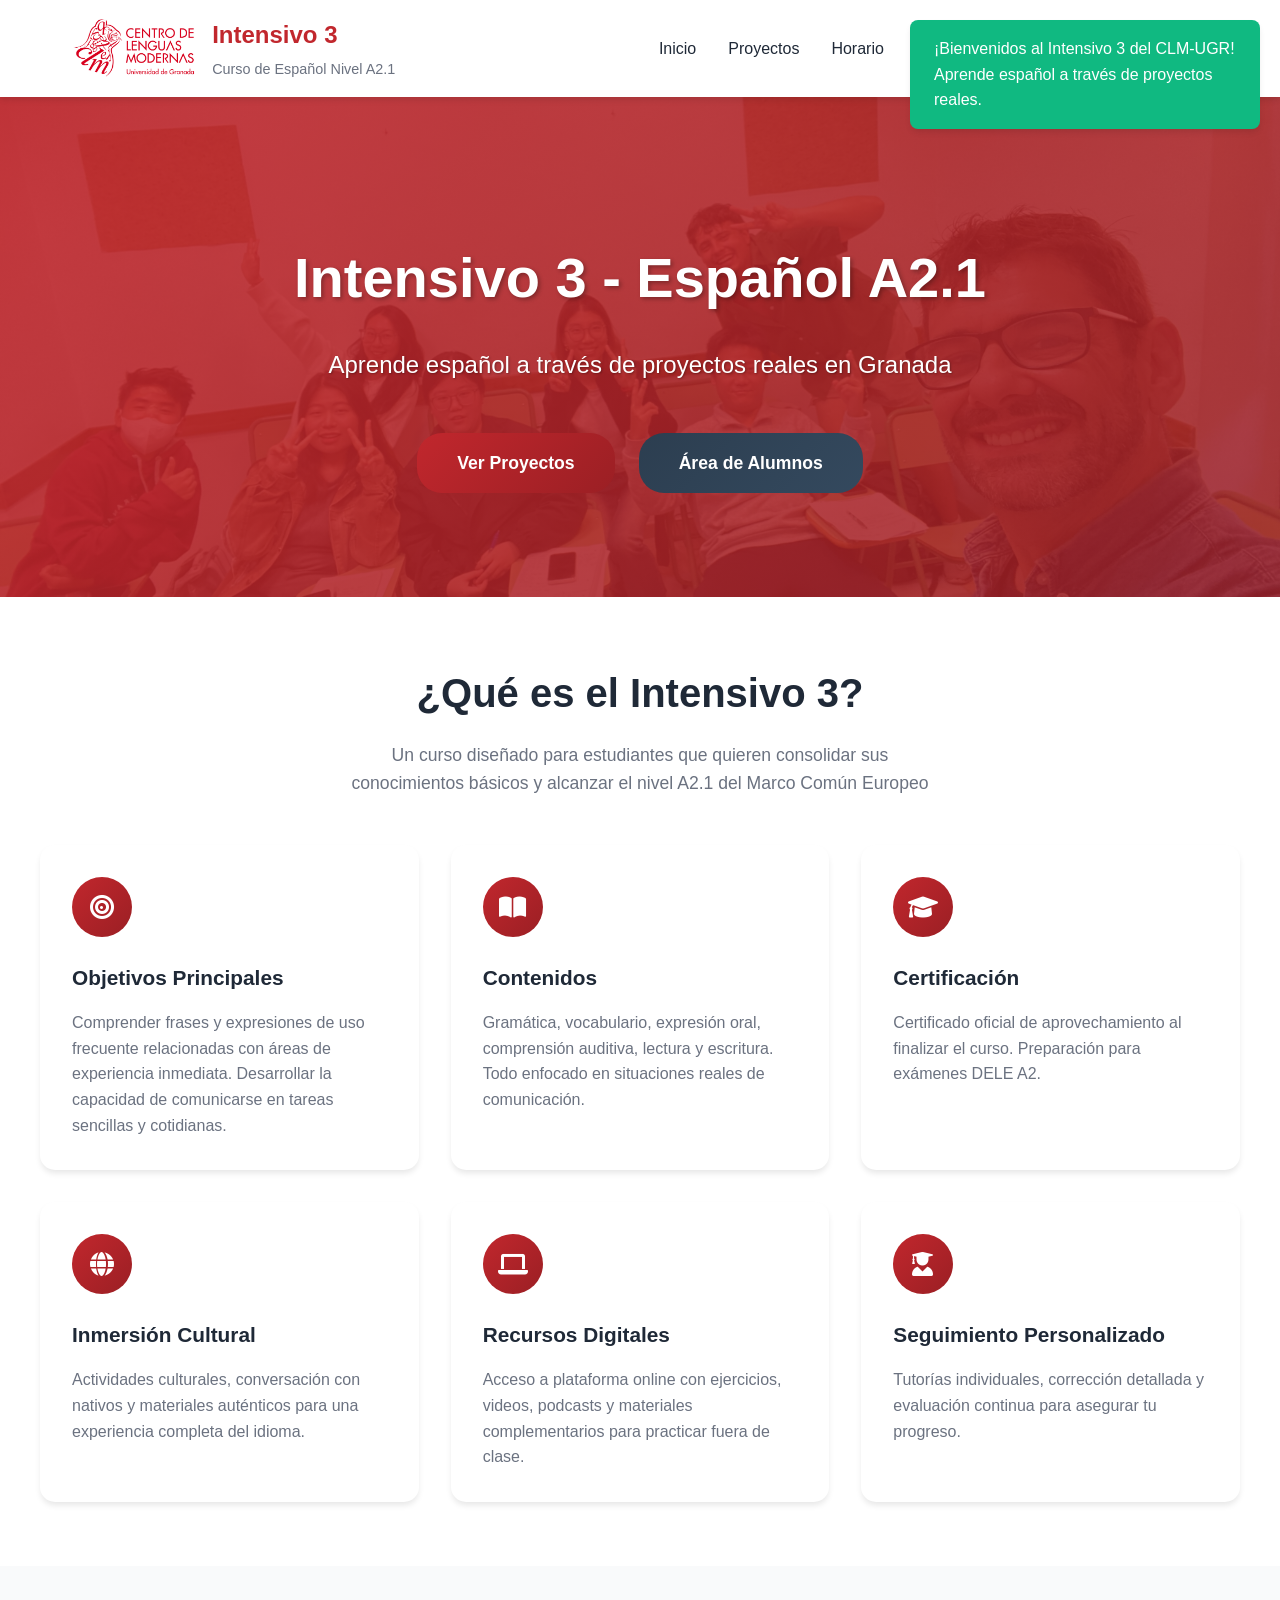
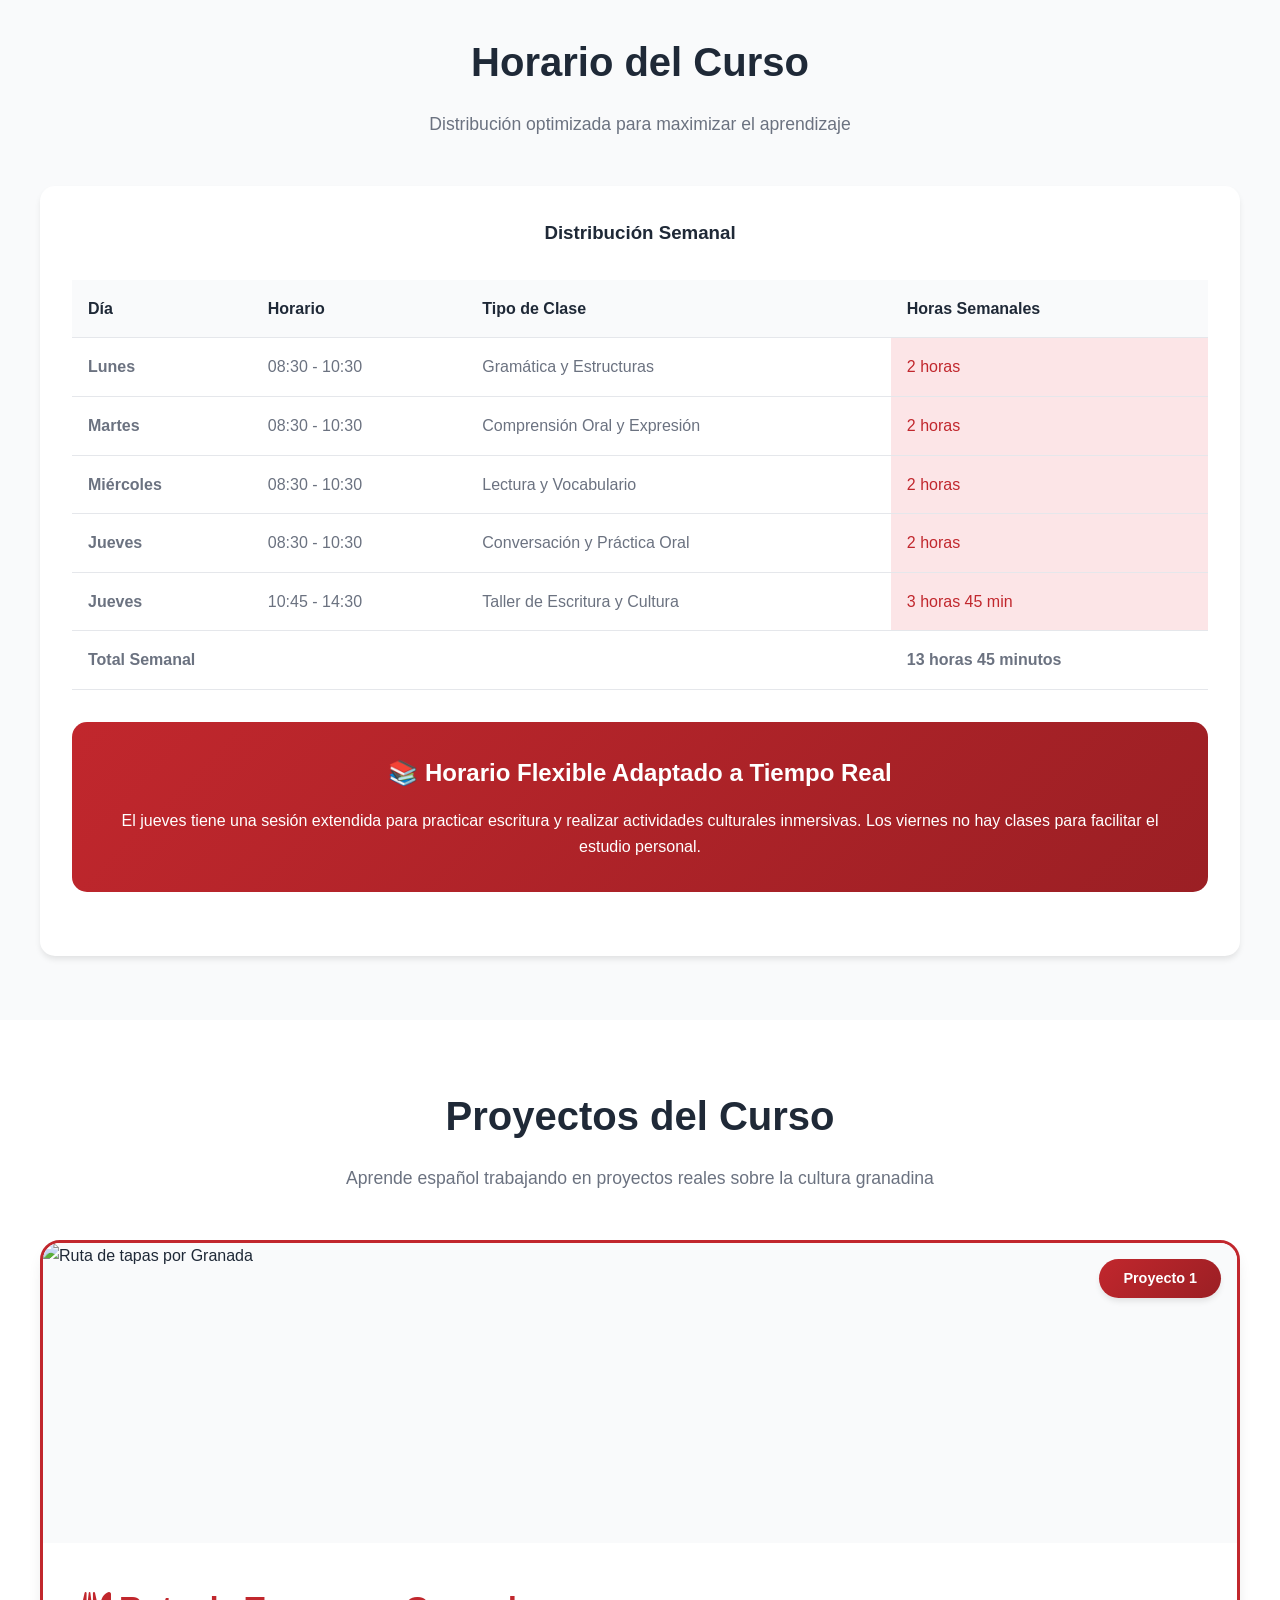
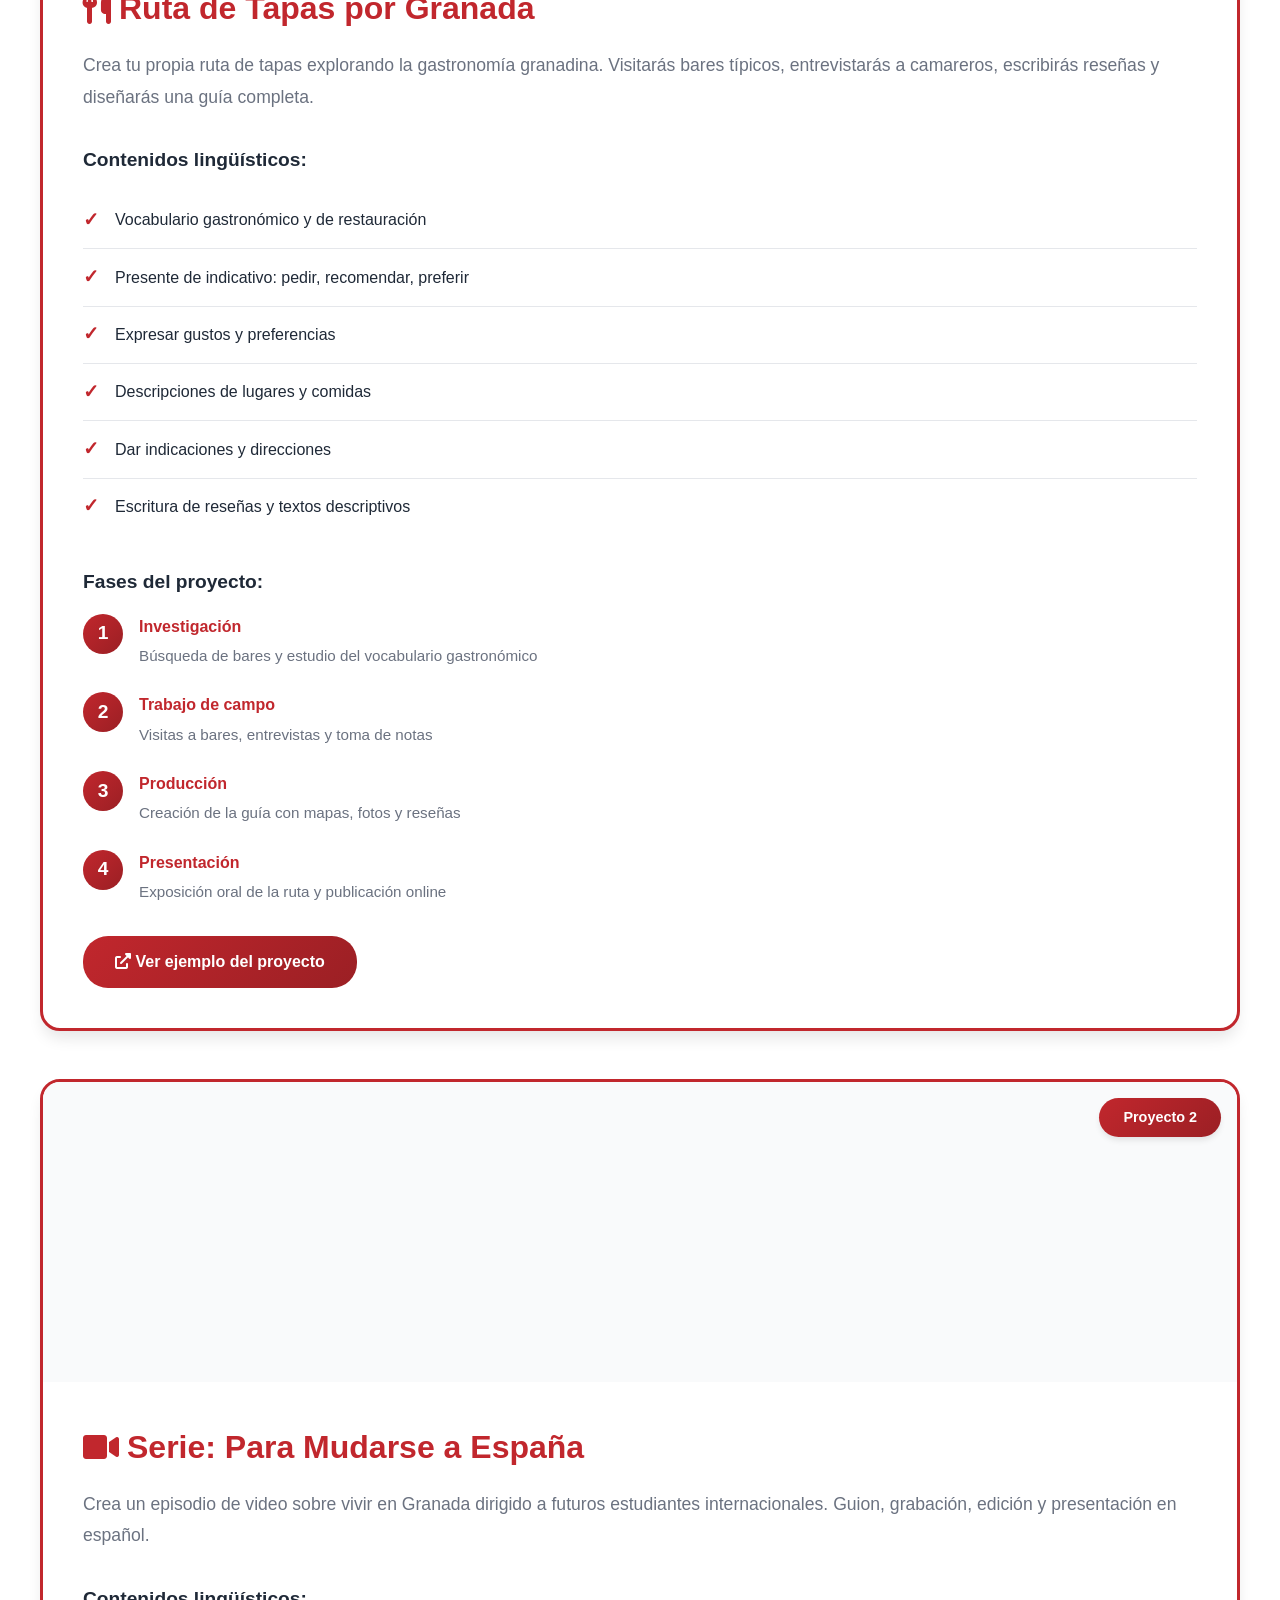
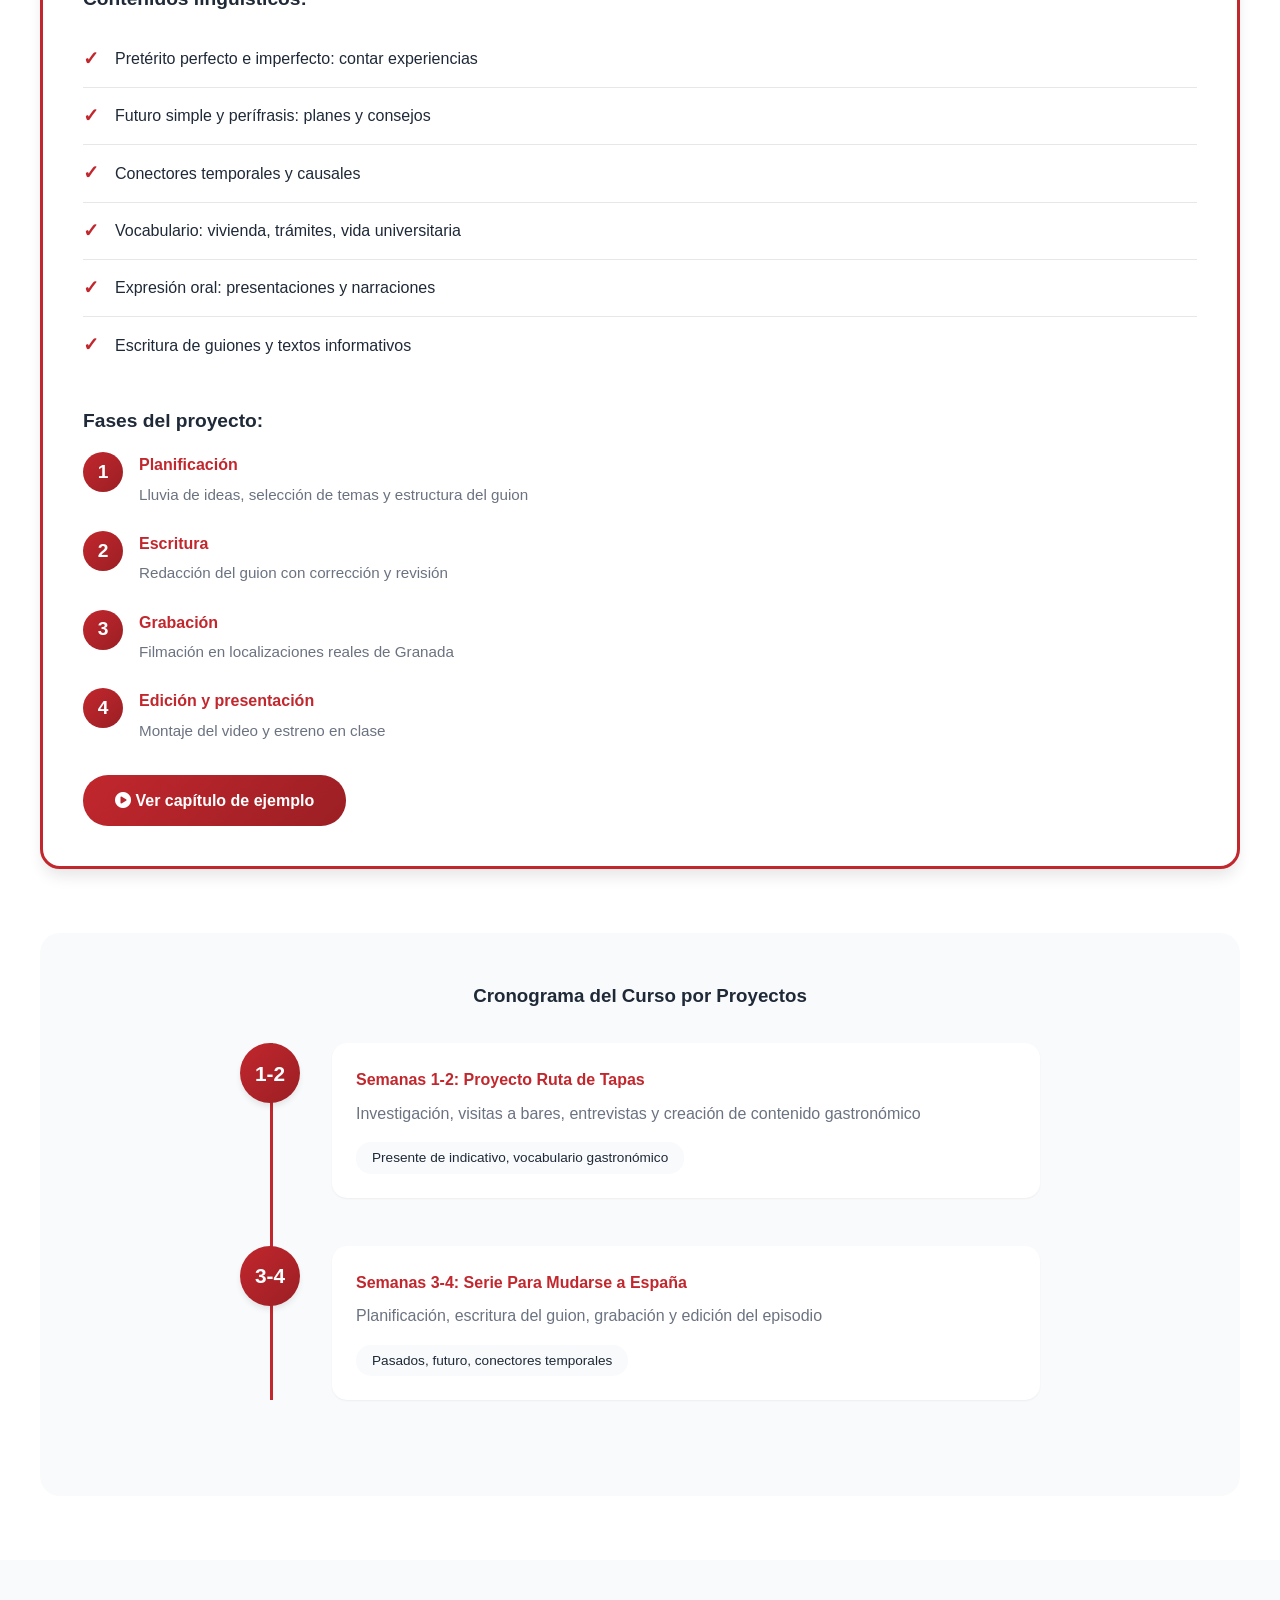
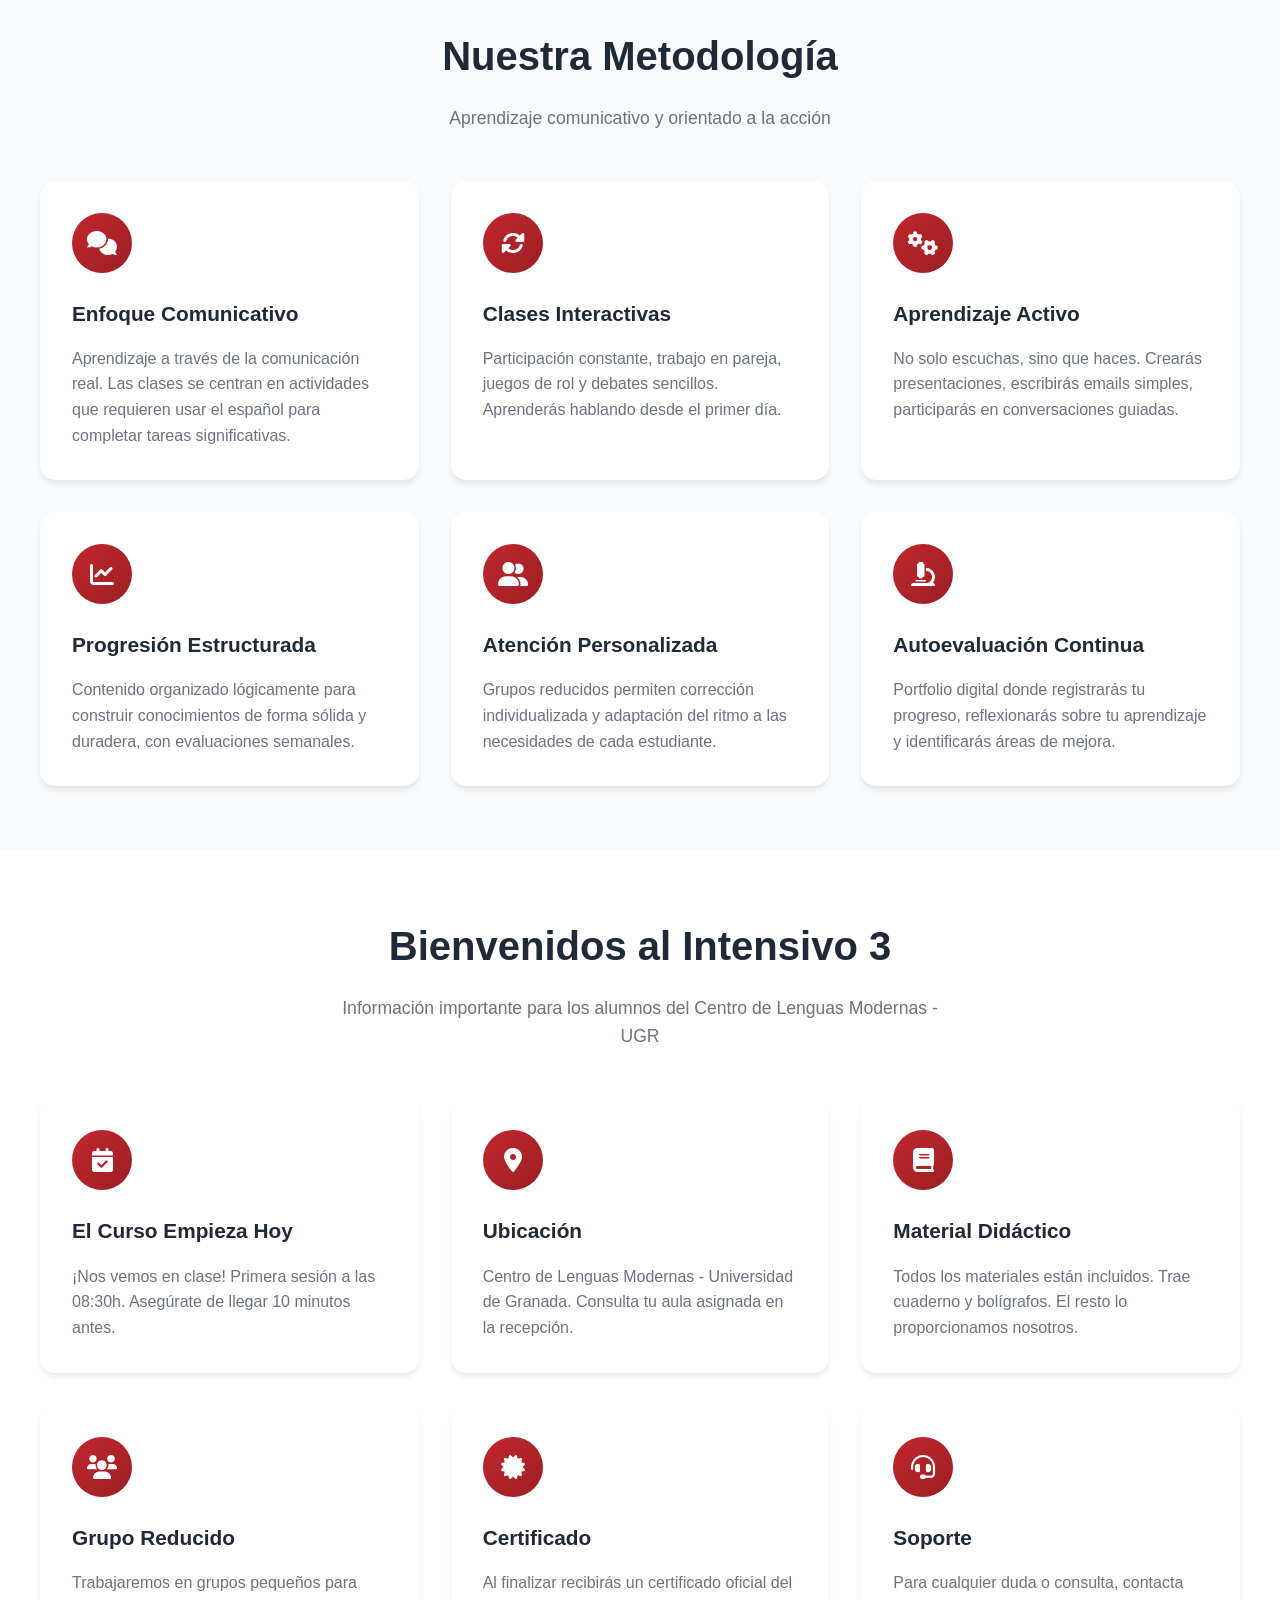
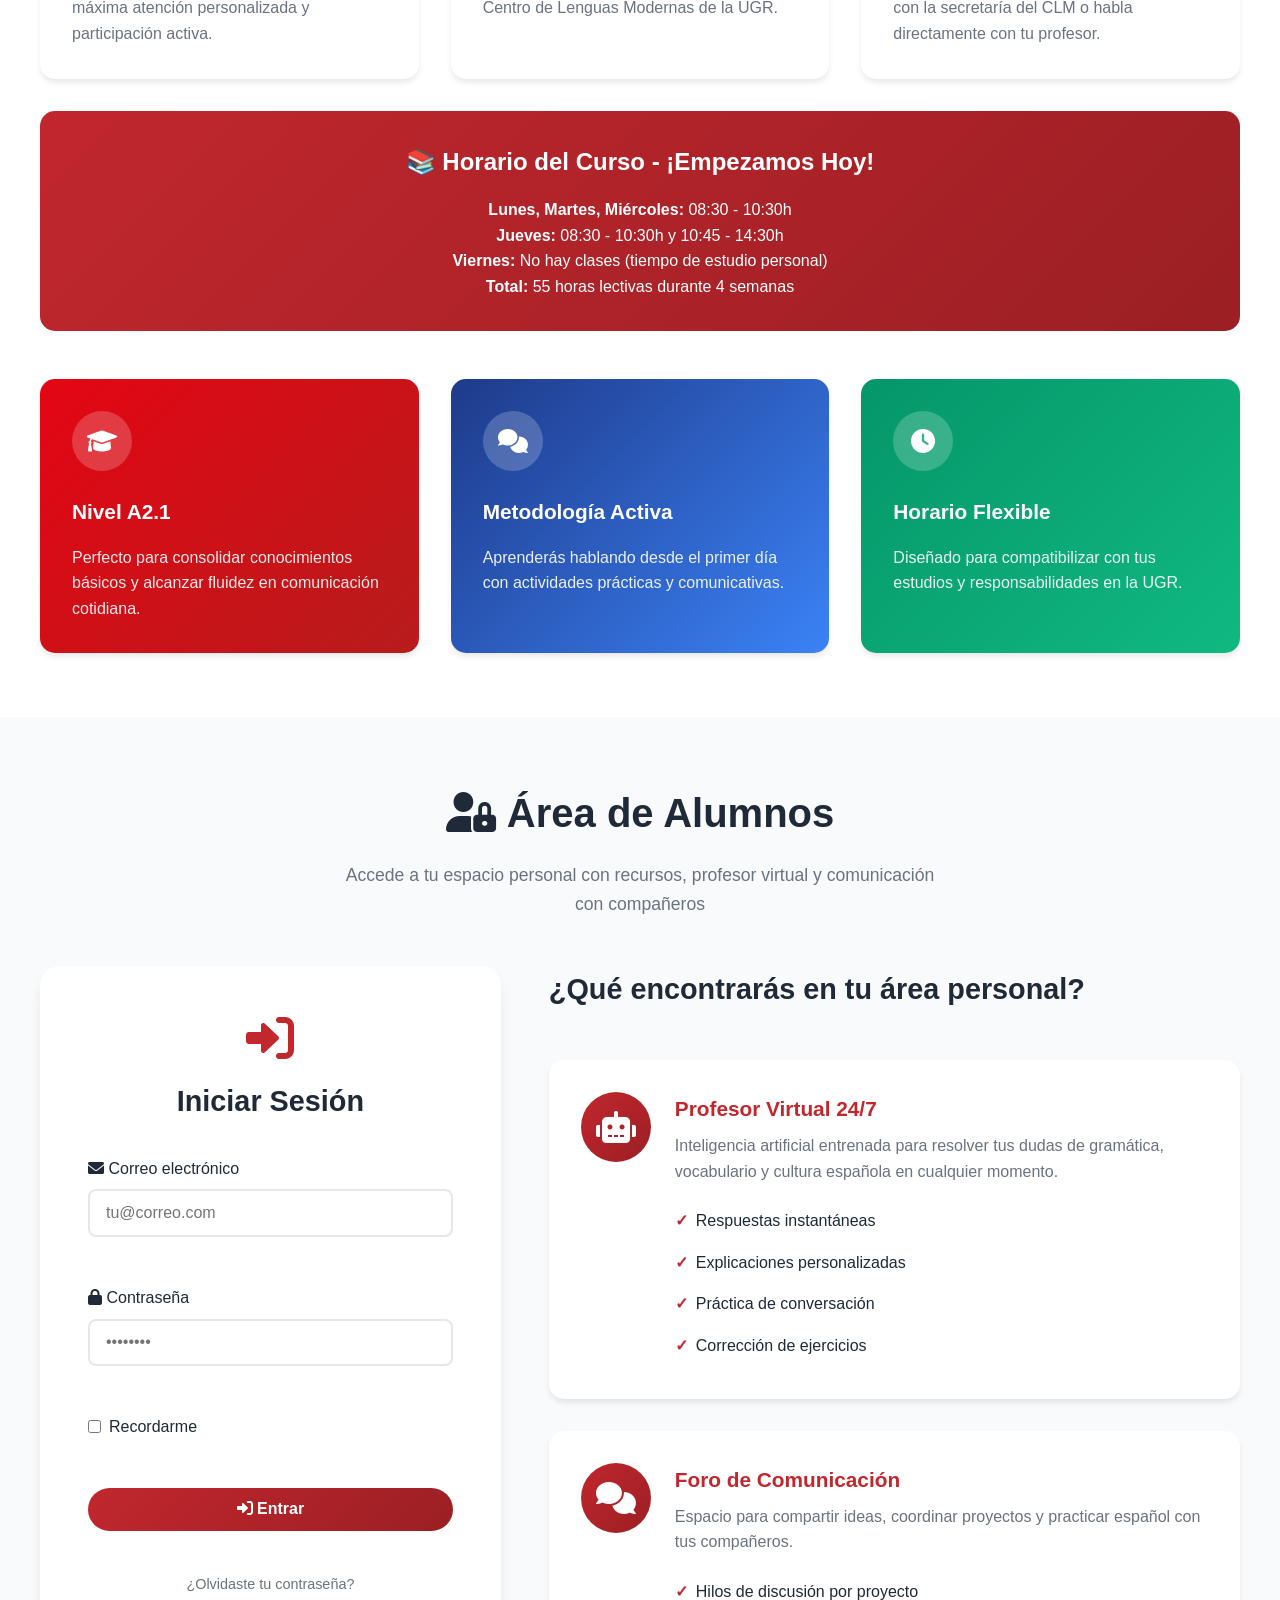
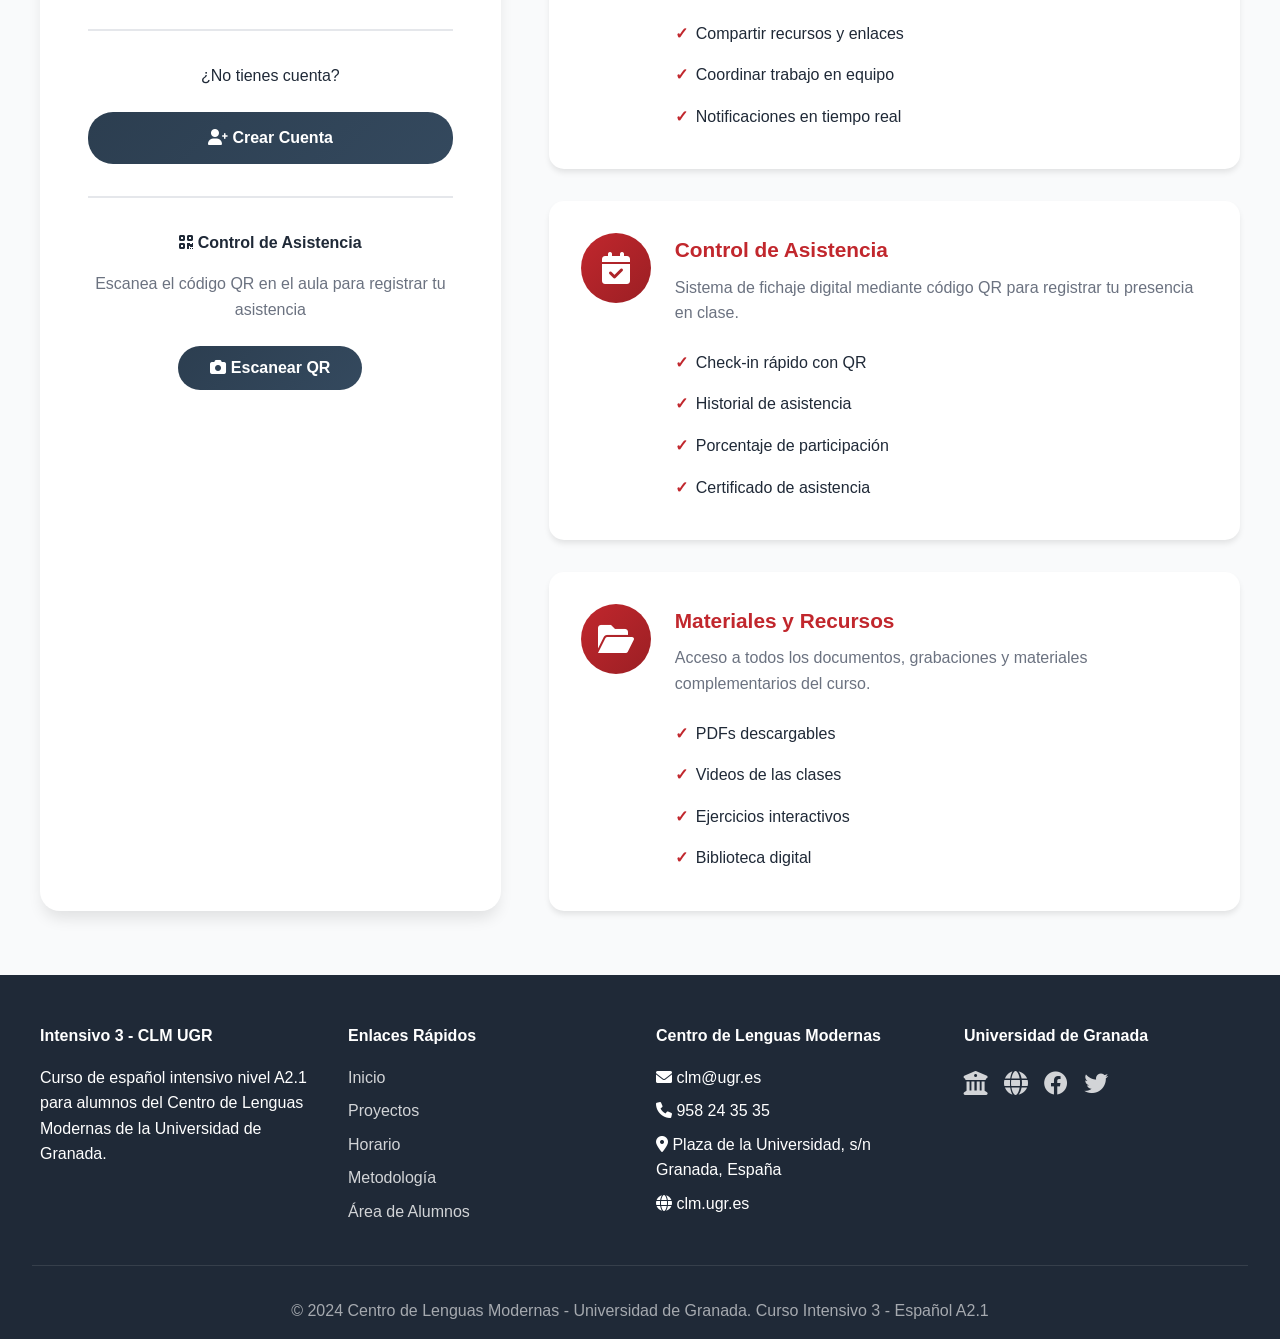
==== commit 2a354221: "Simplify API base URL detection" ====
--- a/index.html
+++ b/index.html
@@ -6,7 +6,7 @@
     <title>Intensivo 3 - Curso de Español Nivel A2.1</title>
     <meta name="description" content="Curso intensivo de español nivel A2.1. 4 semanas de inmersión total en el idioma con horario flexible y metodología comunicativa.">
     <meta name="keywords" content="curso español, A2.1, intensivo, aprender español, DELE">
-    <meta name="api-base-url" content="">
+    <meta name="api-base-url" content="http://localhost:3000">
 
     <!-- Open Graph / Facebook -->
     <meta property="og:type" content="website">
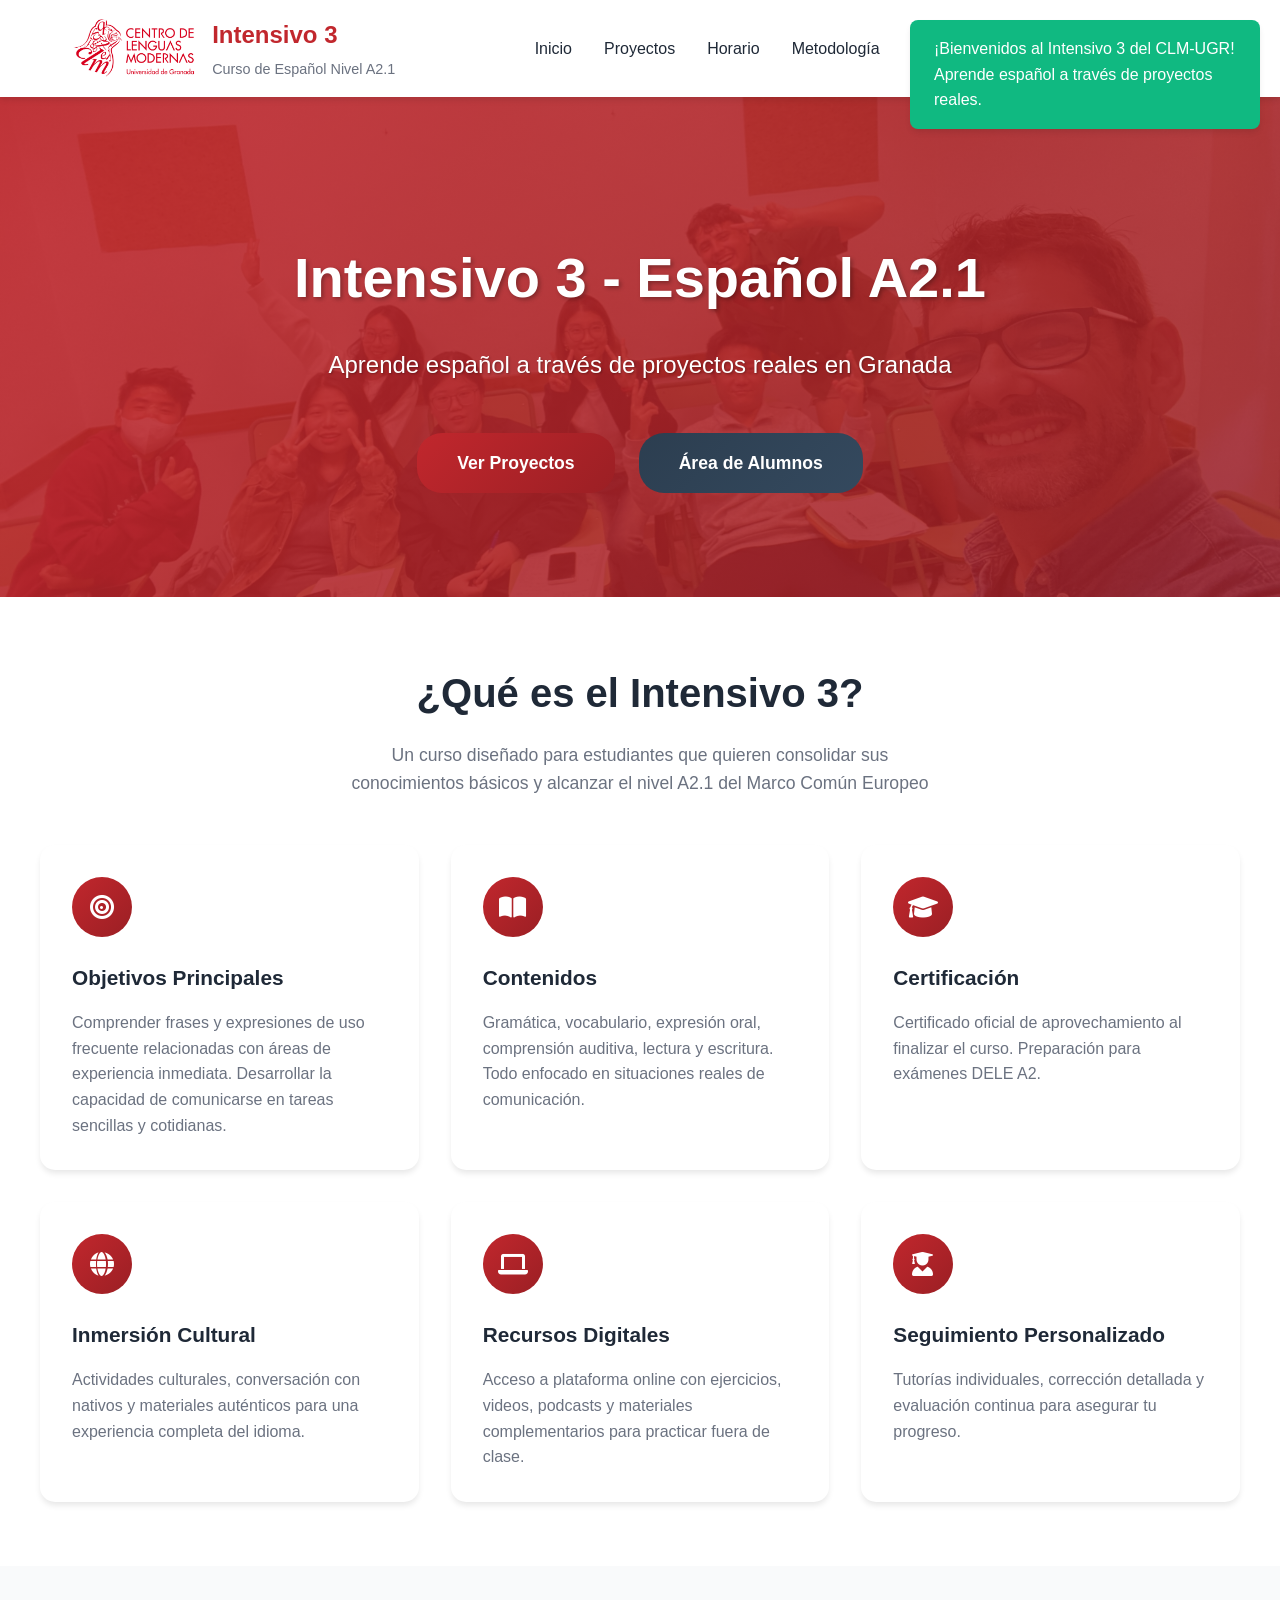
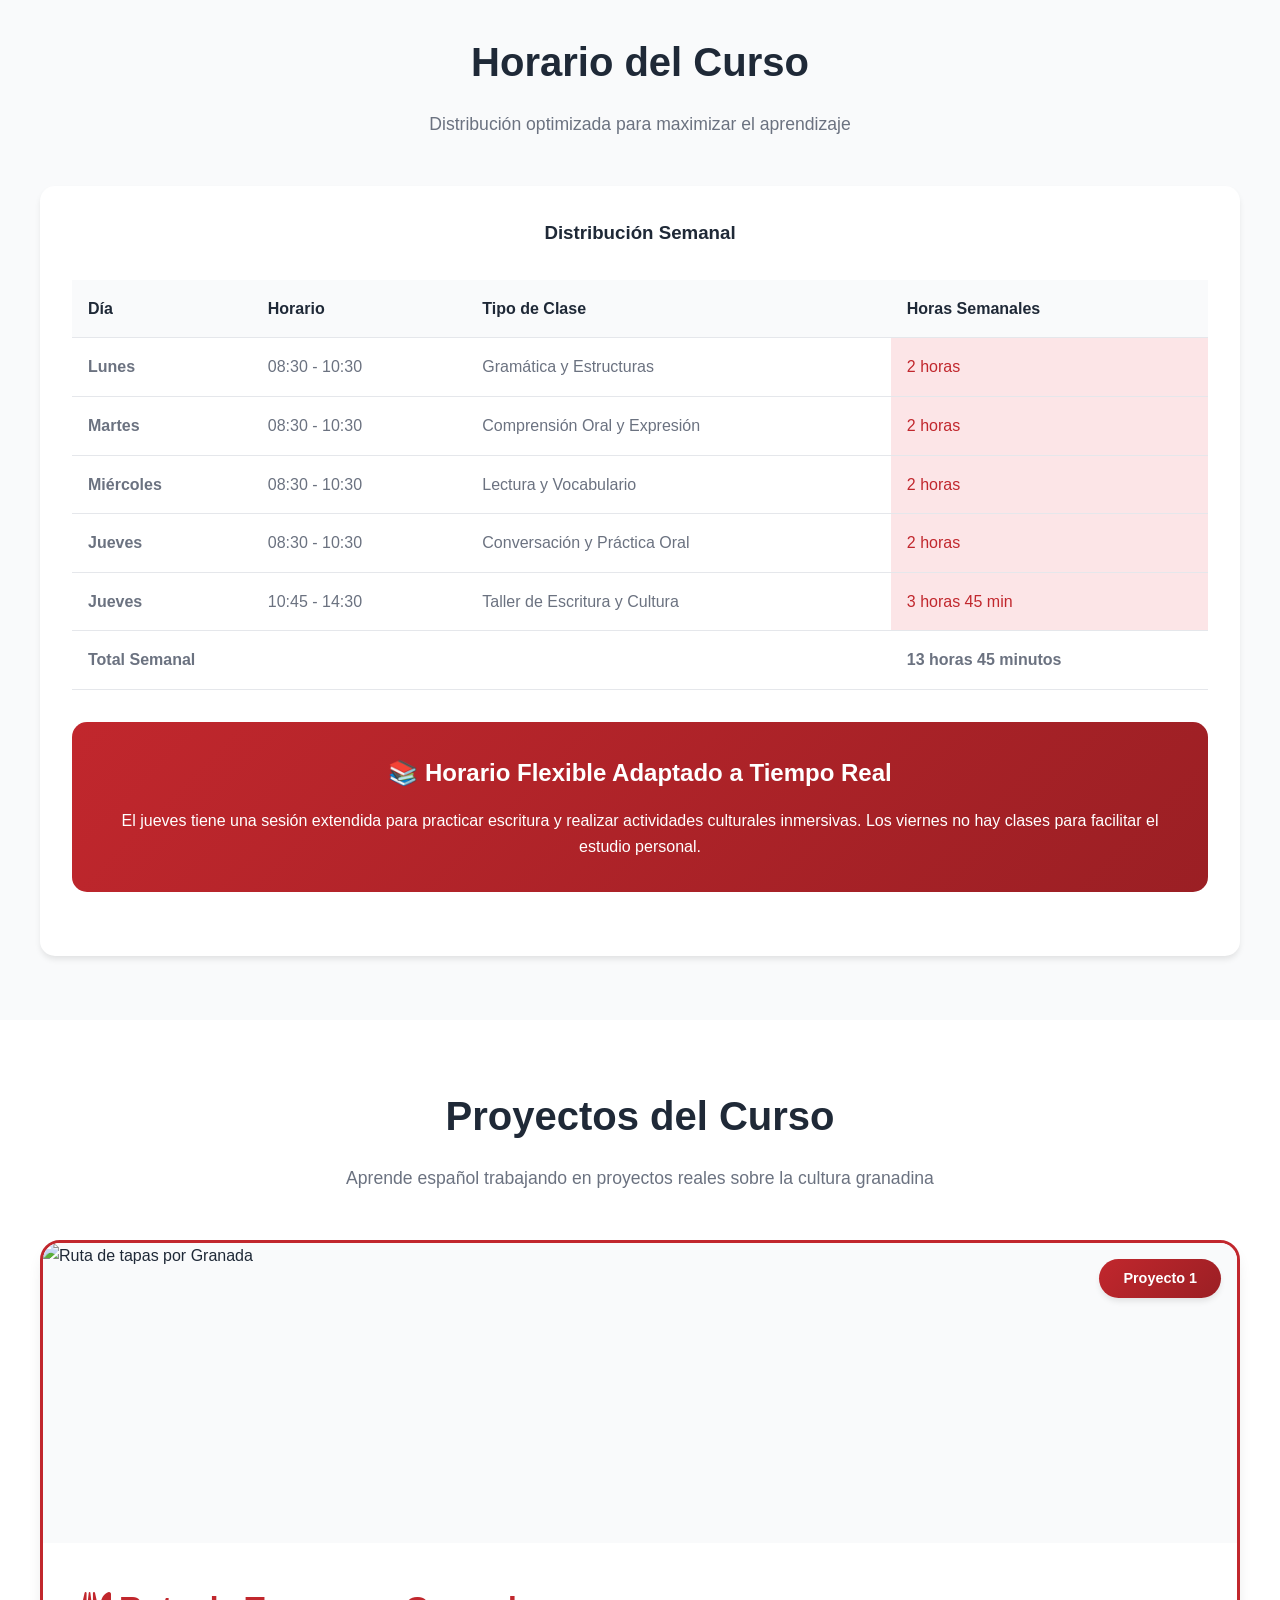
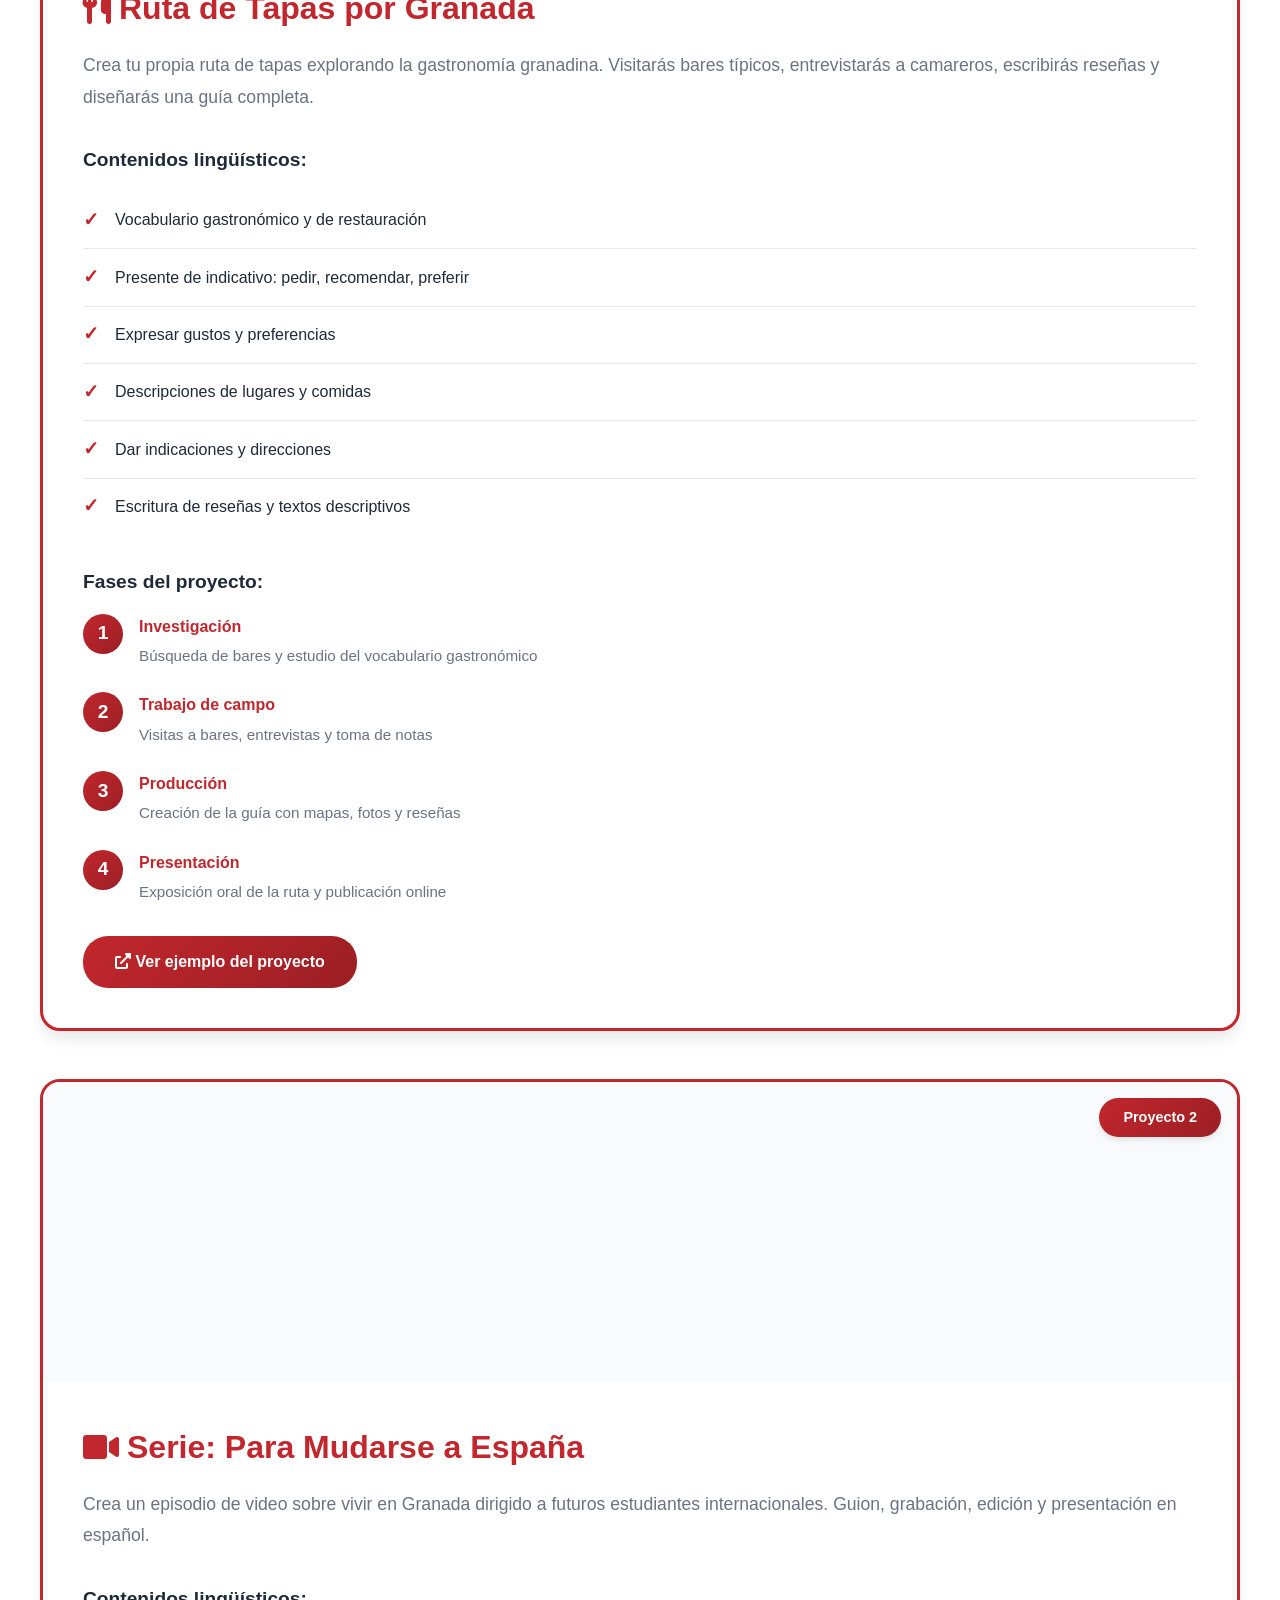
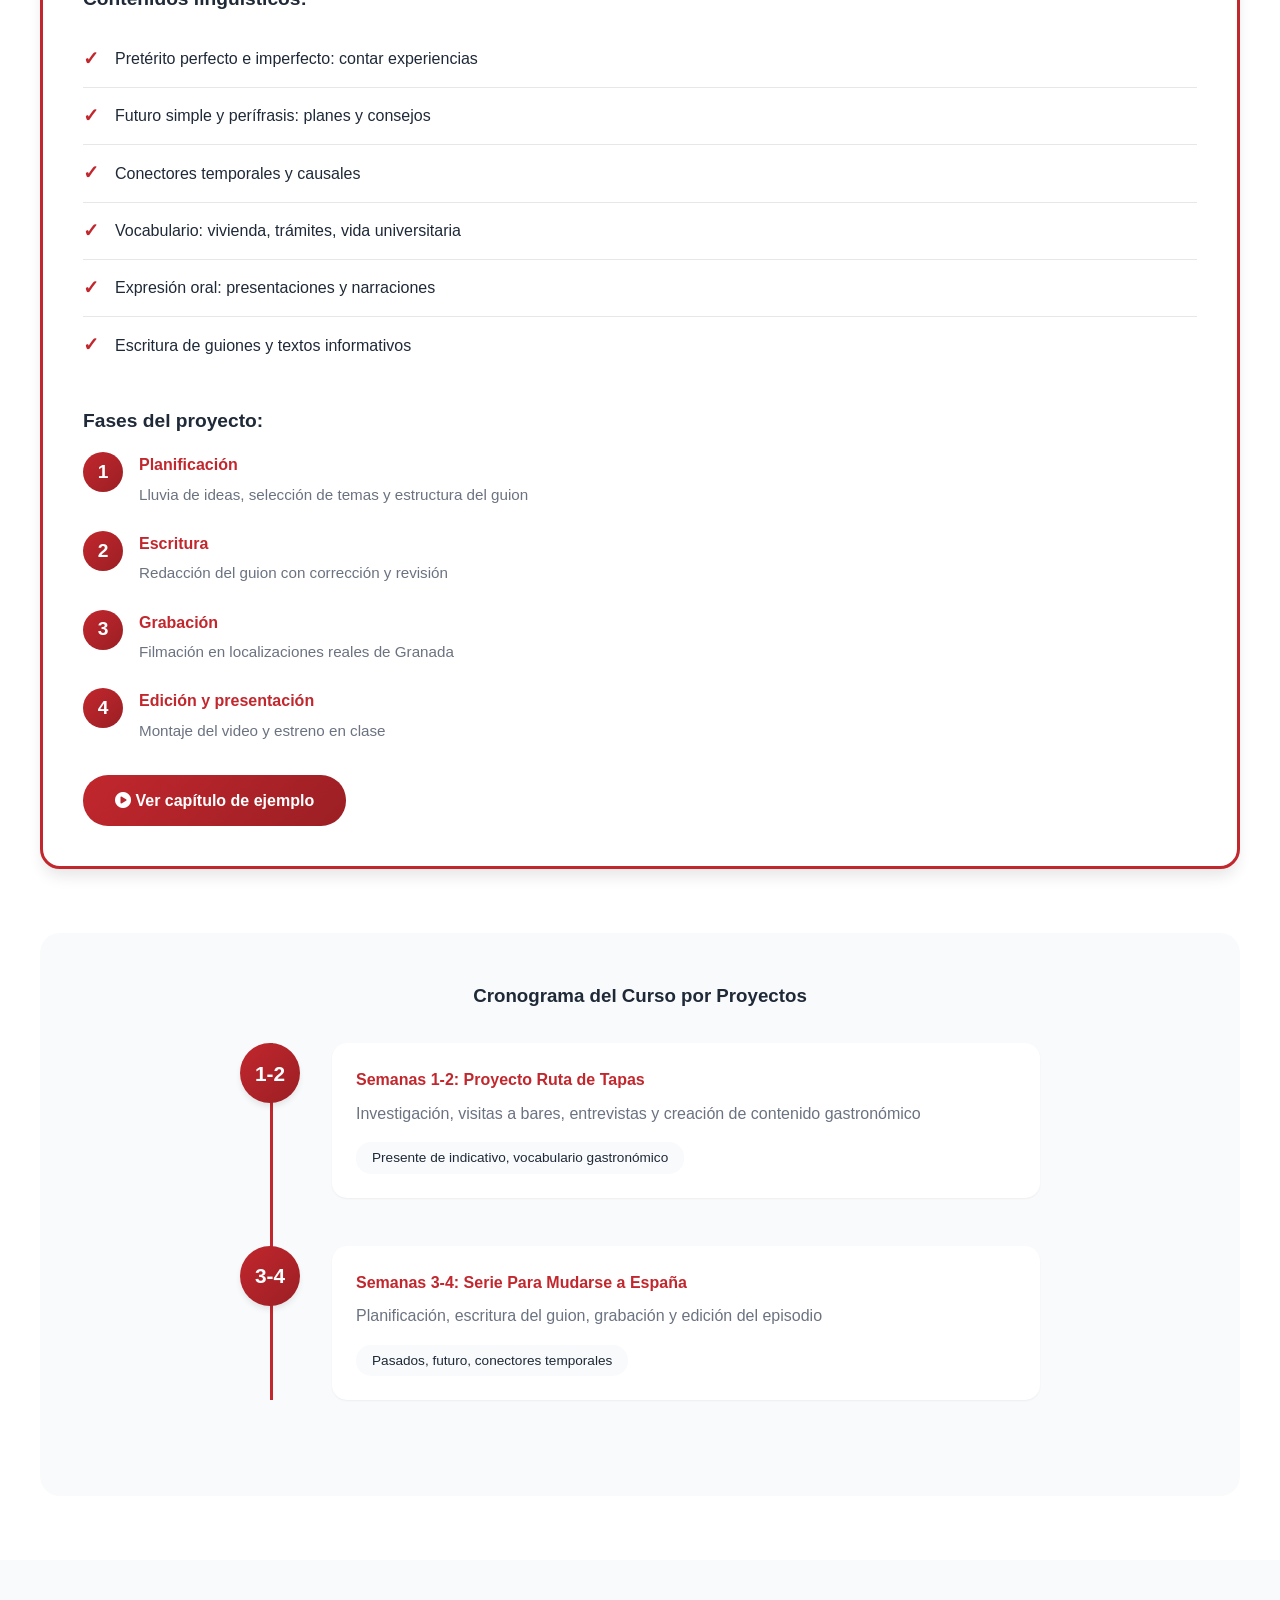
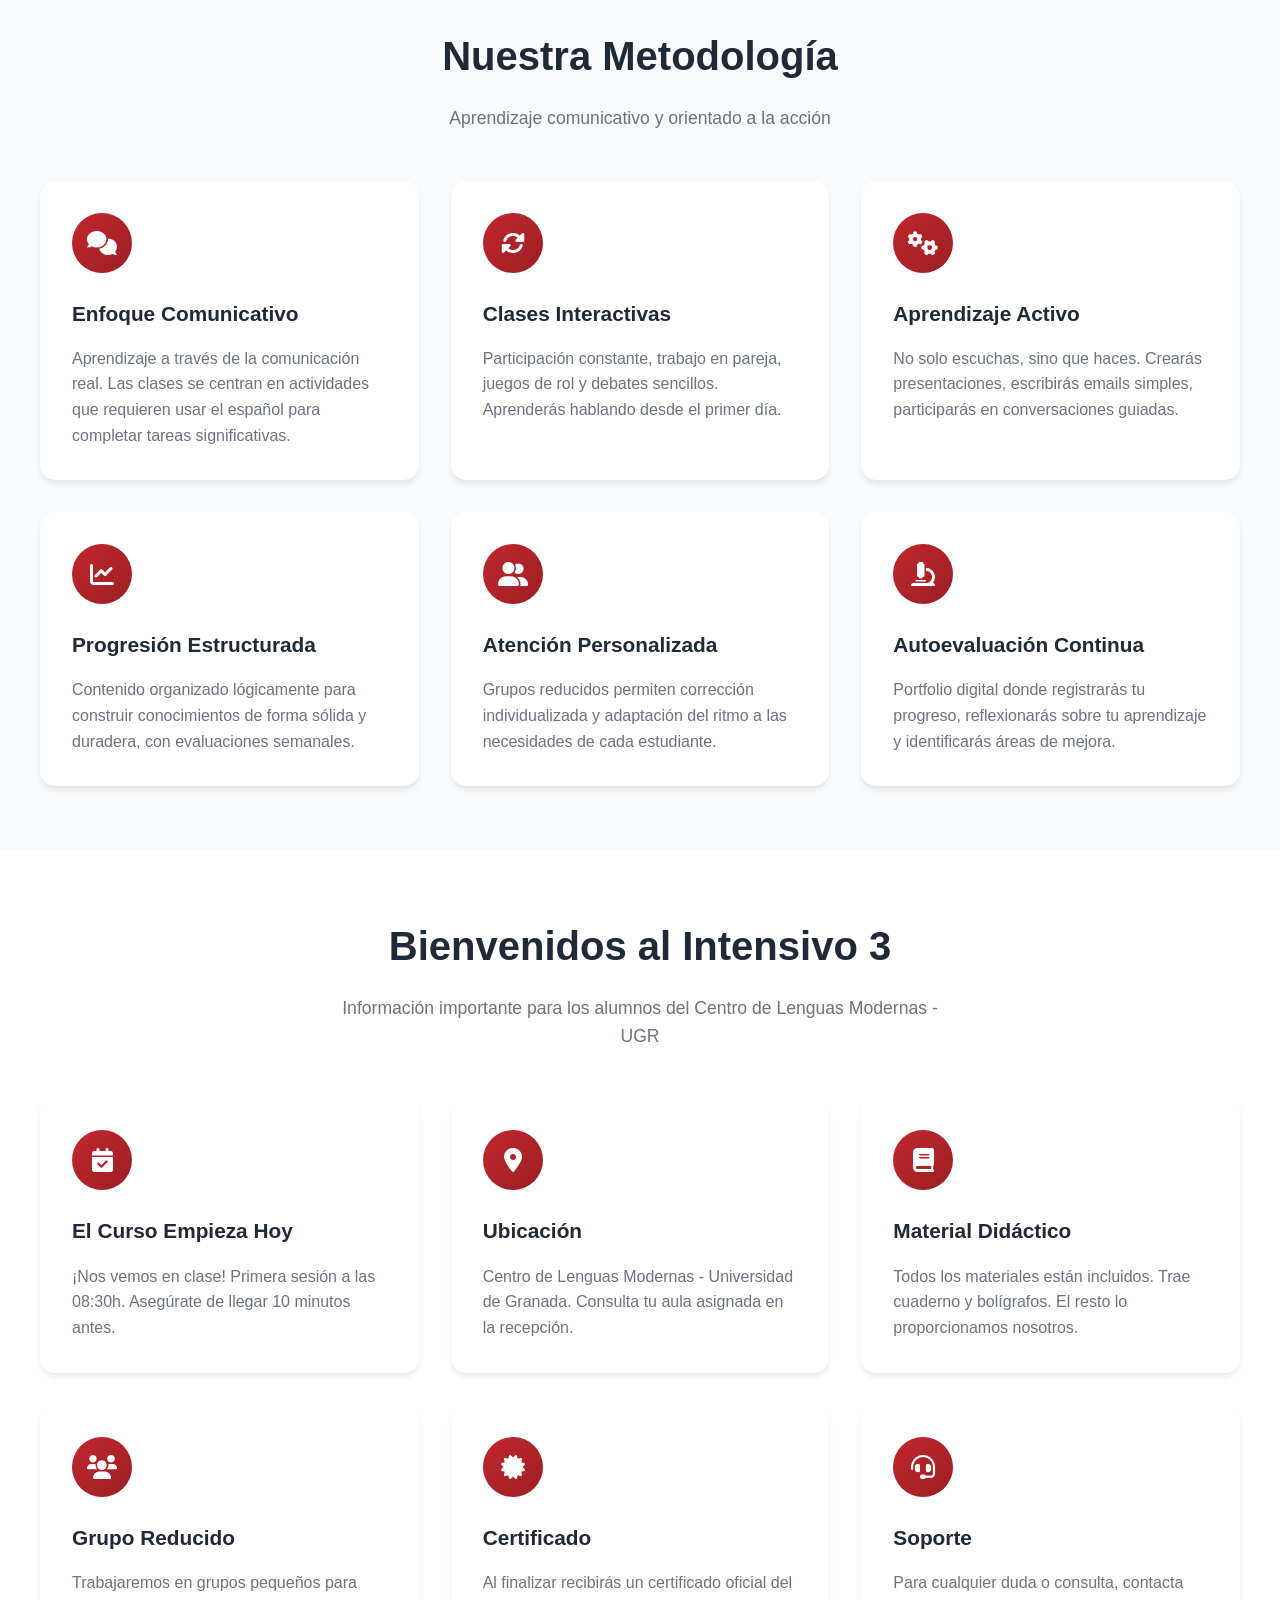
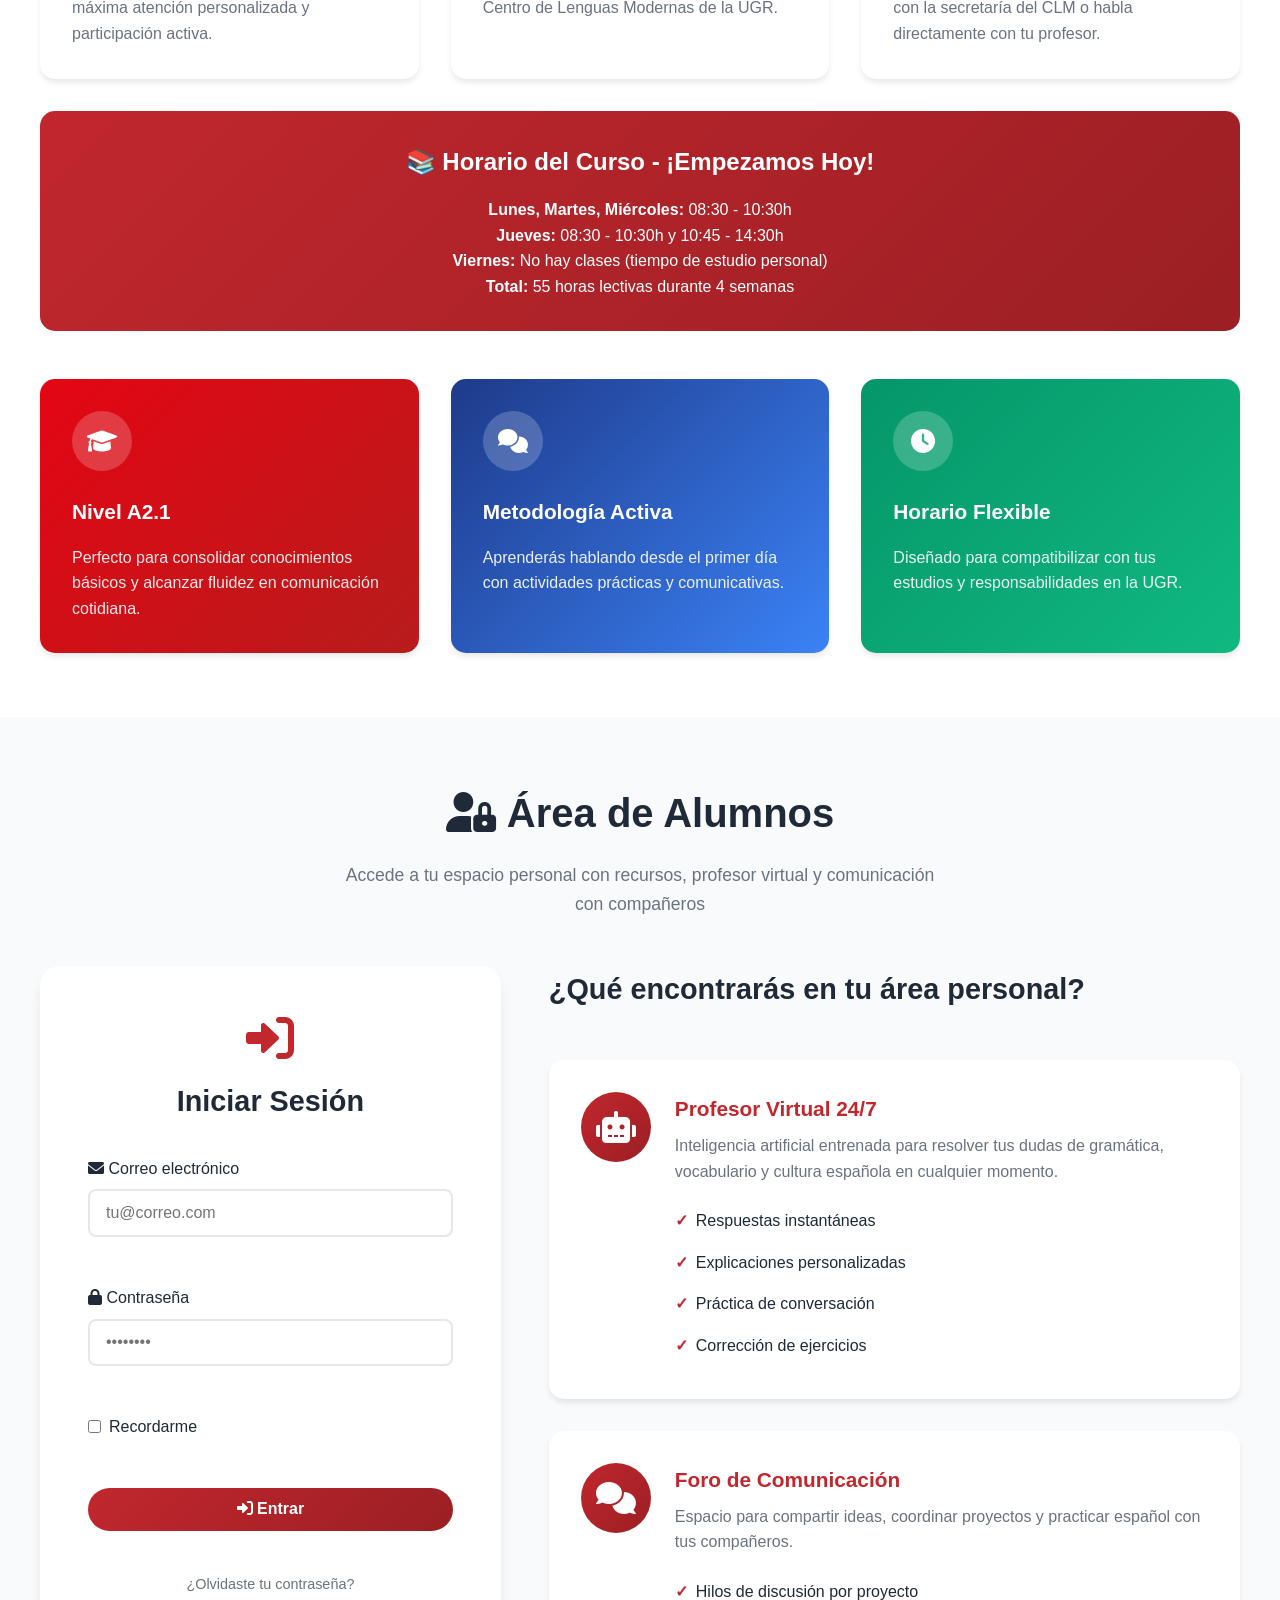
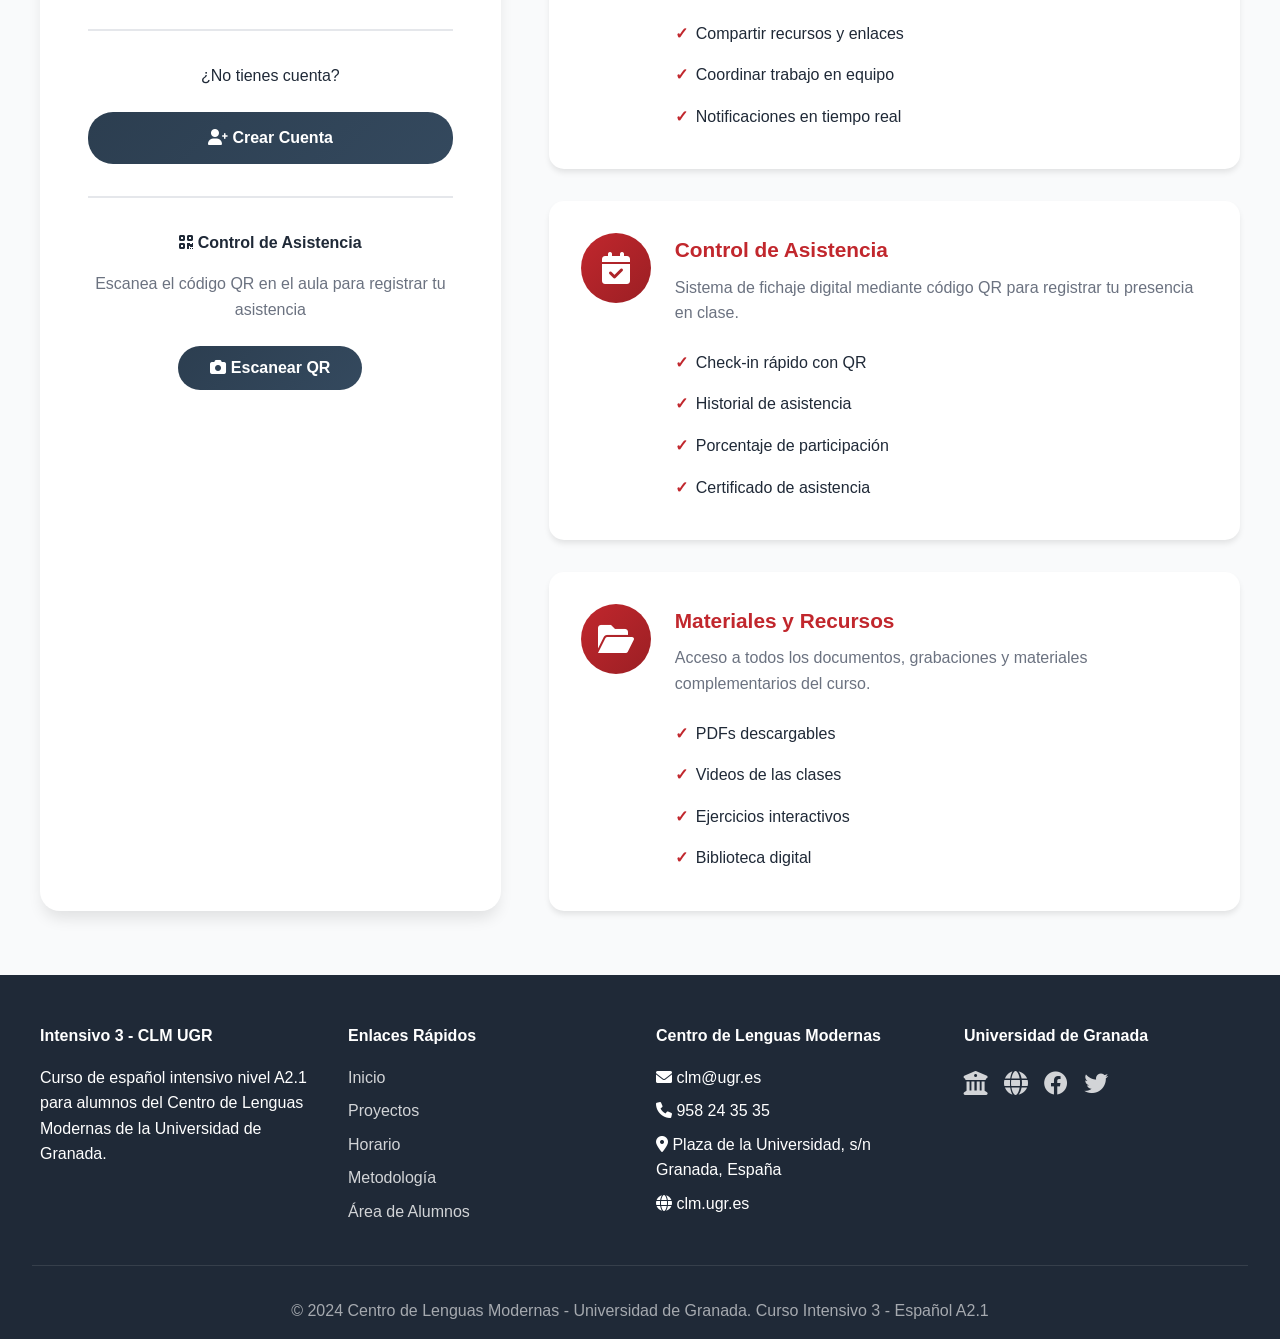
==== commit b52da462: "Feat: Agregar sección de materiales con PDFs y HTMLs navegables - Crear carpeta materials/cuadernos/" ====
--- a/index.html
+++ b/index.html
@@ -6,7 +6,7 @@
     <title>Intensivo 3 - Curso de Español Nivel A2.1</title>
     <meta name="description" content="Curso intensivo de español nivel A2.1. 4 semanas de inmersión total en el idioma con horario flexible y metodología comunicativa.">
     <meta name="keywords" content="curso español, A2.1, intensivo, aprender español, DELE">
-    <meta name="api-base-url" content="http://localhost:3000">
+
 
     <!-- Open Graph / Facebook -->
     <meta property="og:type" content="website">
@@ -44,6 +44,7 @@
                 <li role="none"><a href="#proyectos" role="menuitem">Proyectos</a></li>
                 <li role="none"><a href="#horario" role="menuitem">Horario</a></li>
                 <li role="none"><a href="#metodologia" role="menuitem">Metodología</a></li>
+                <li role="none"><a href="materials/" role="menuitem"><i class="fas fa-book"></i> Materiales</a></li>
                 <li role="none"><a href="#login" role="menuitem" class="nav-login"><i class="fas fa-user-lock"></i> Área Alumnos</a></li>
             </ul>
             <button class="hamburger" aria-label="Menú de navegación" aria-expanded="false" aria-controls="primary-navigation">
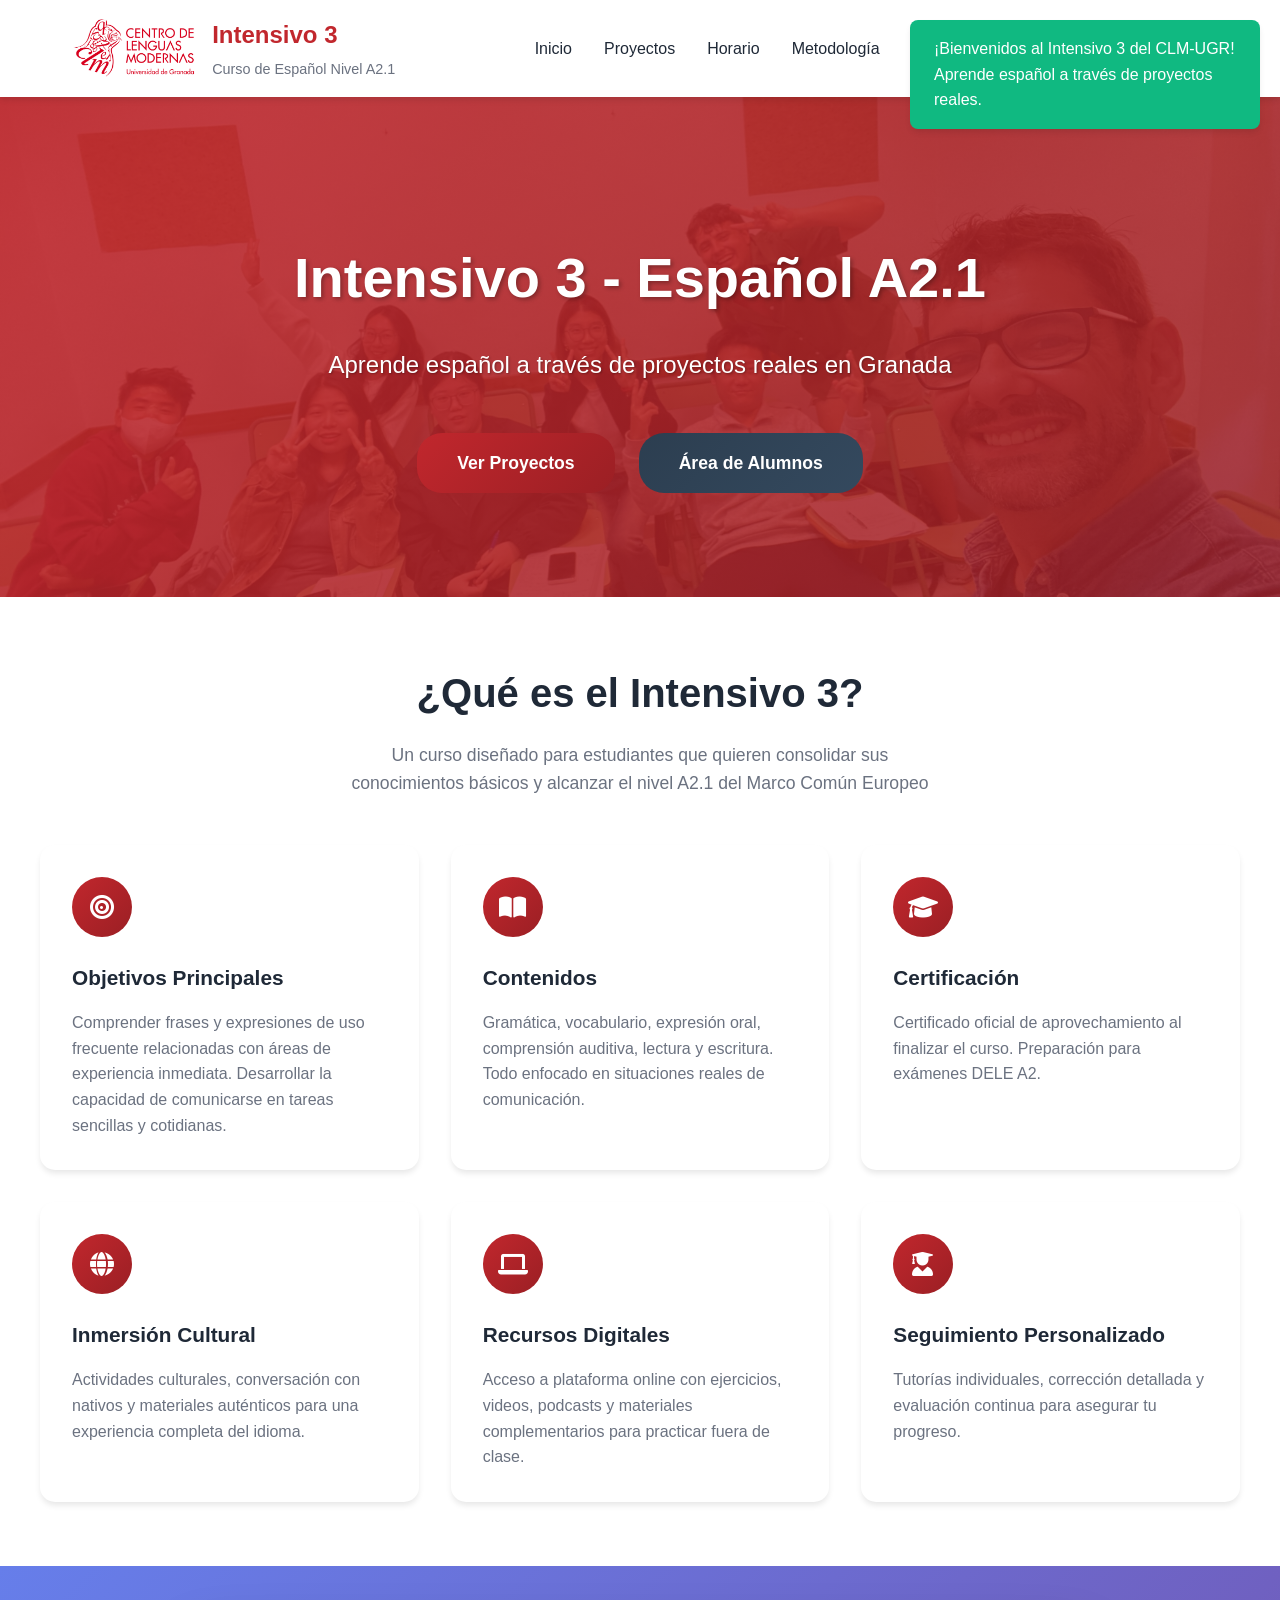
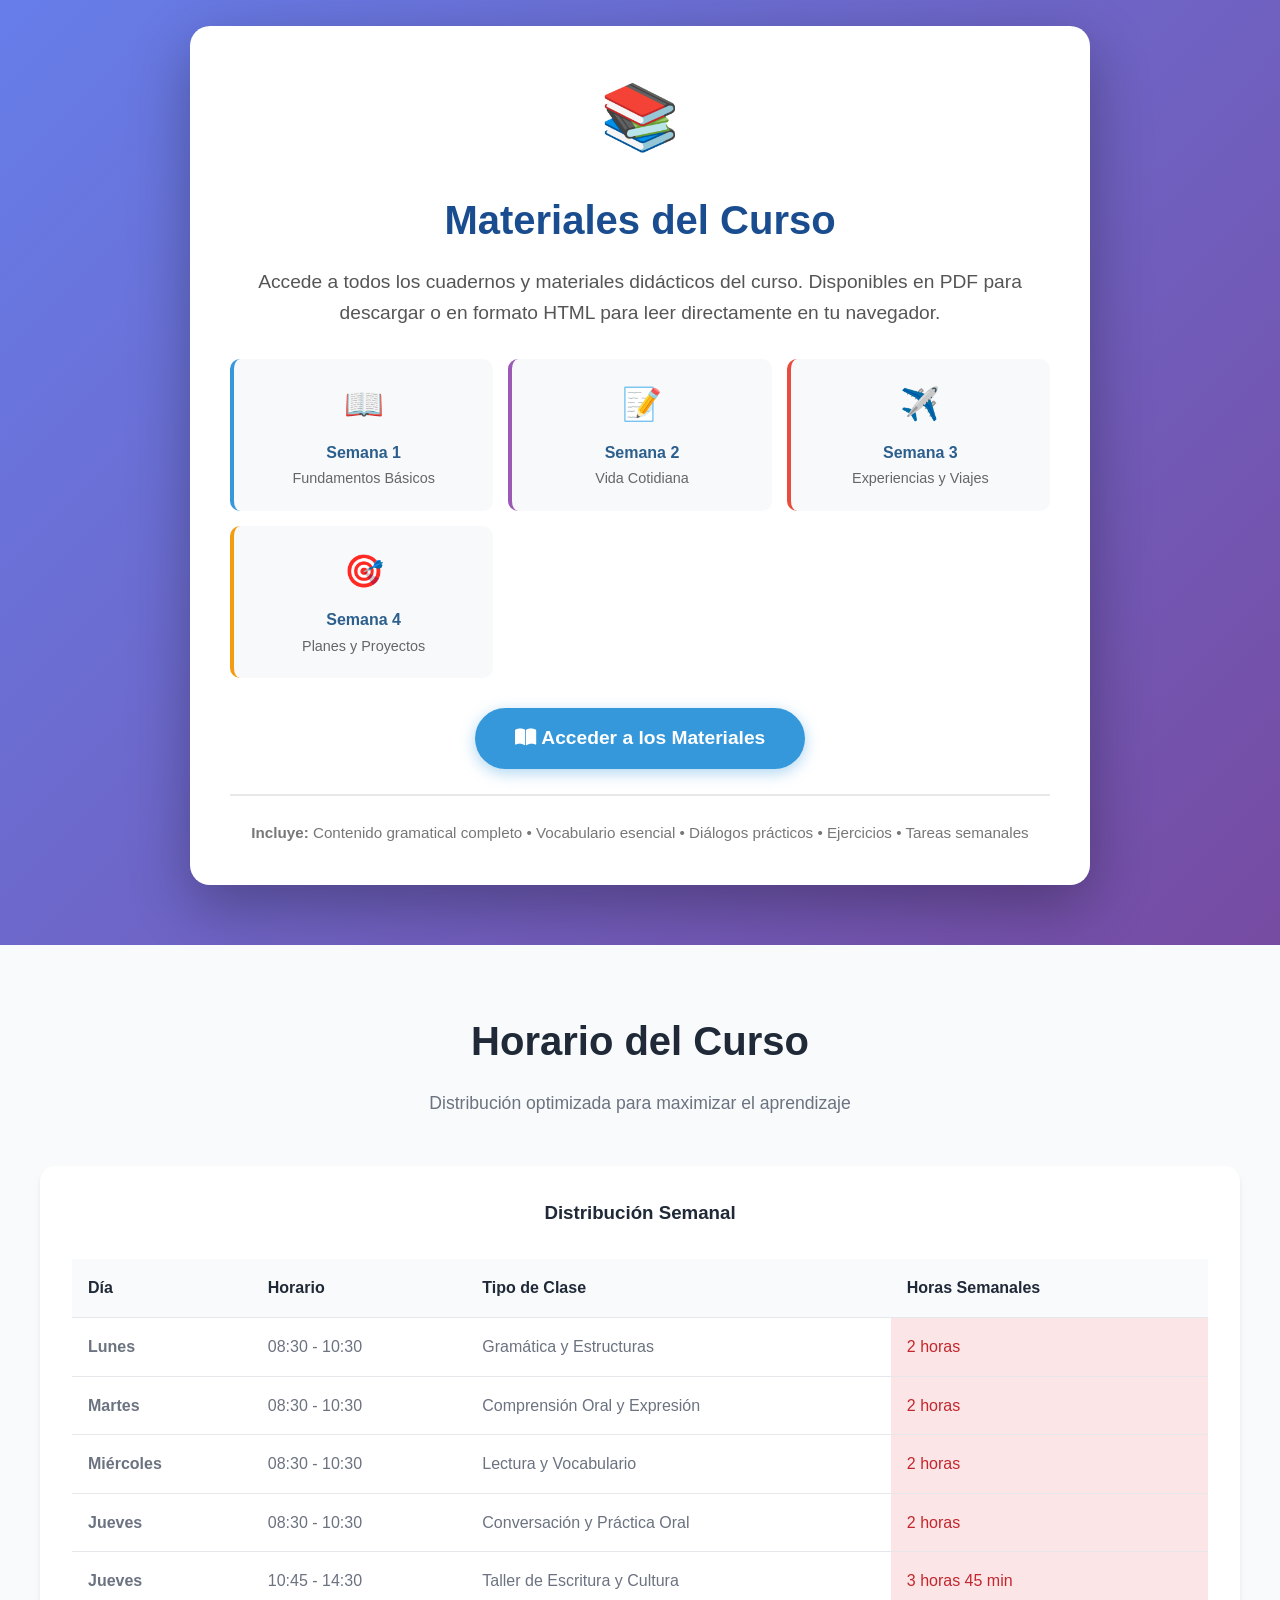
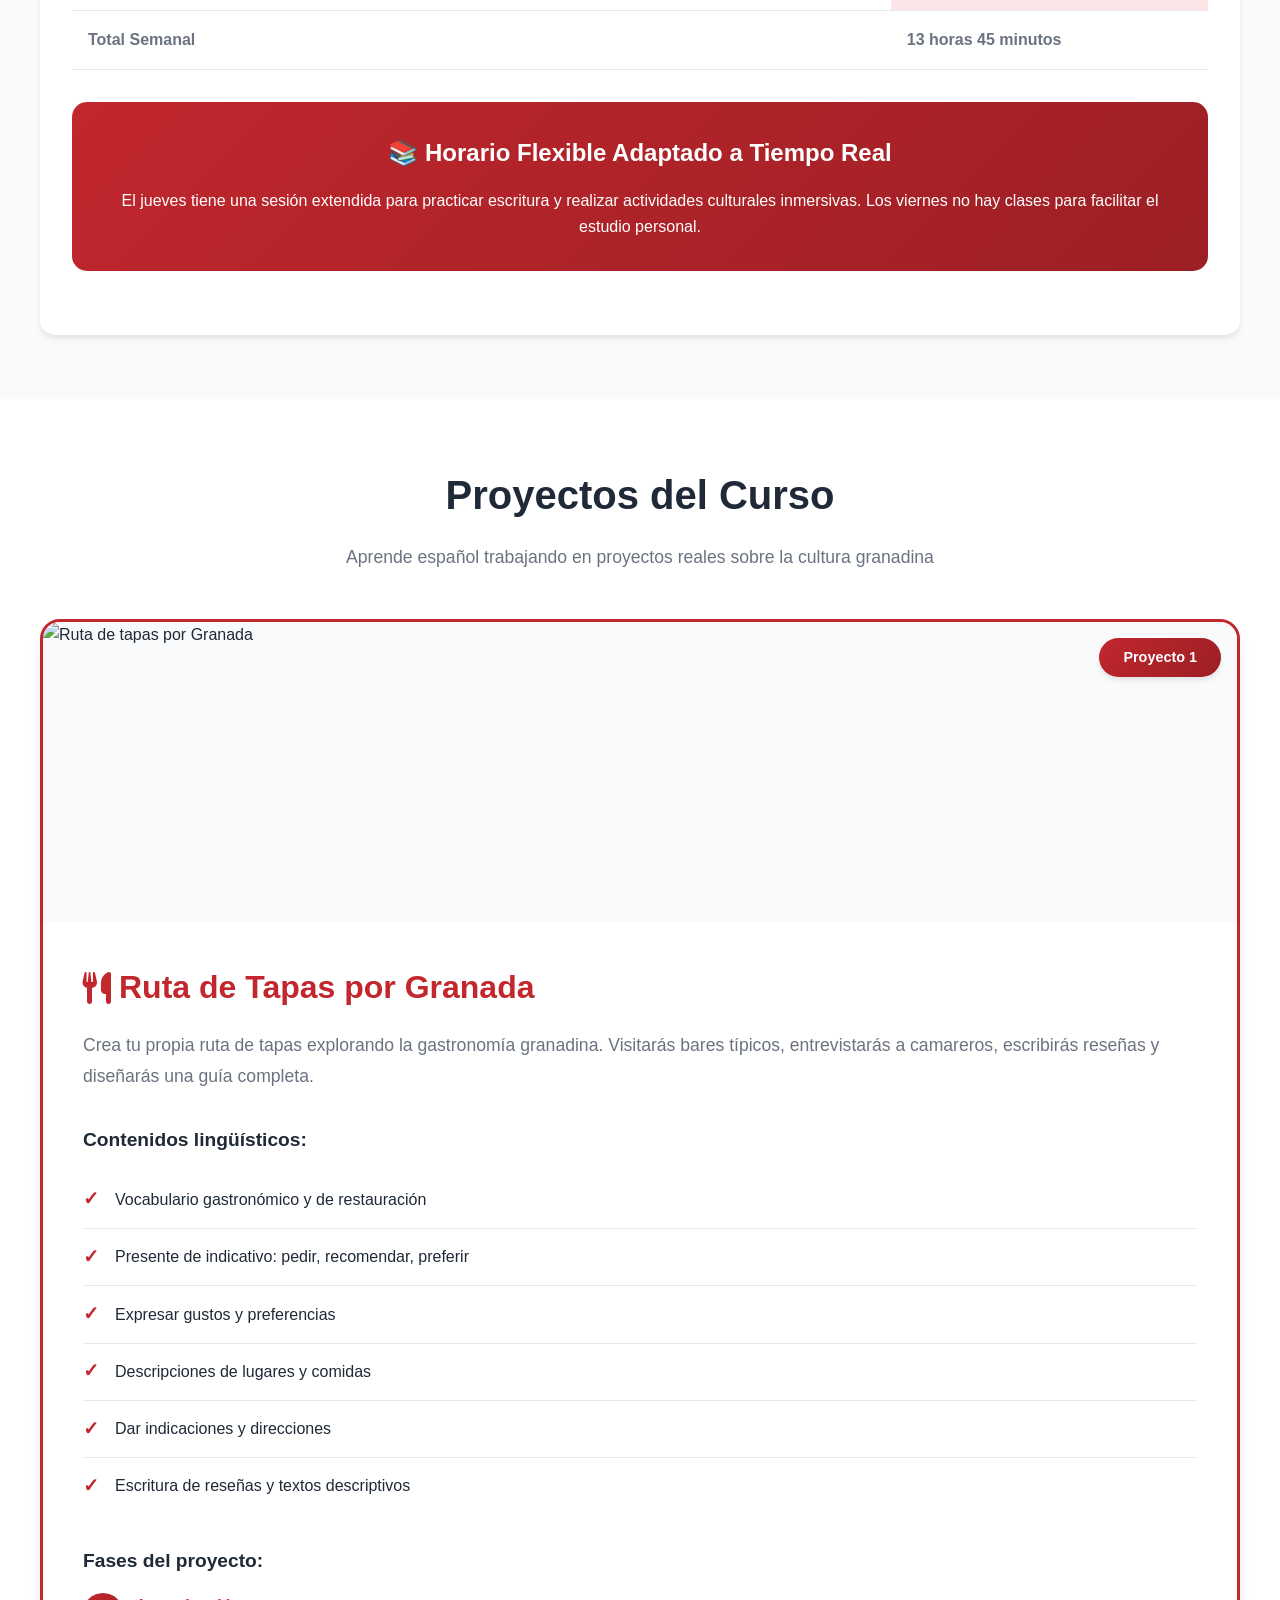
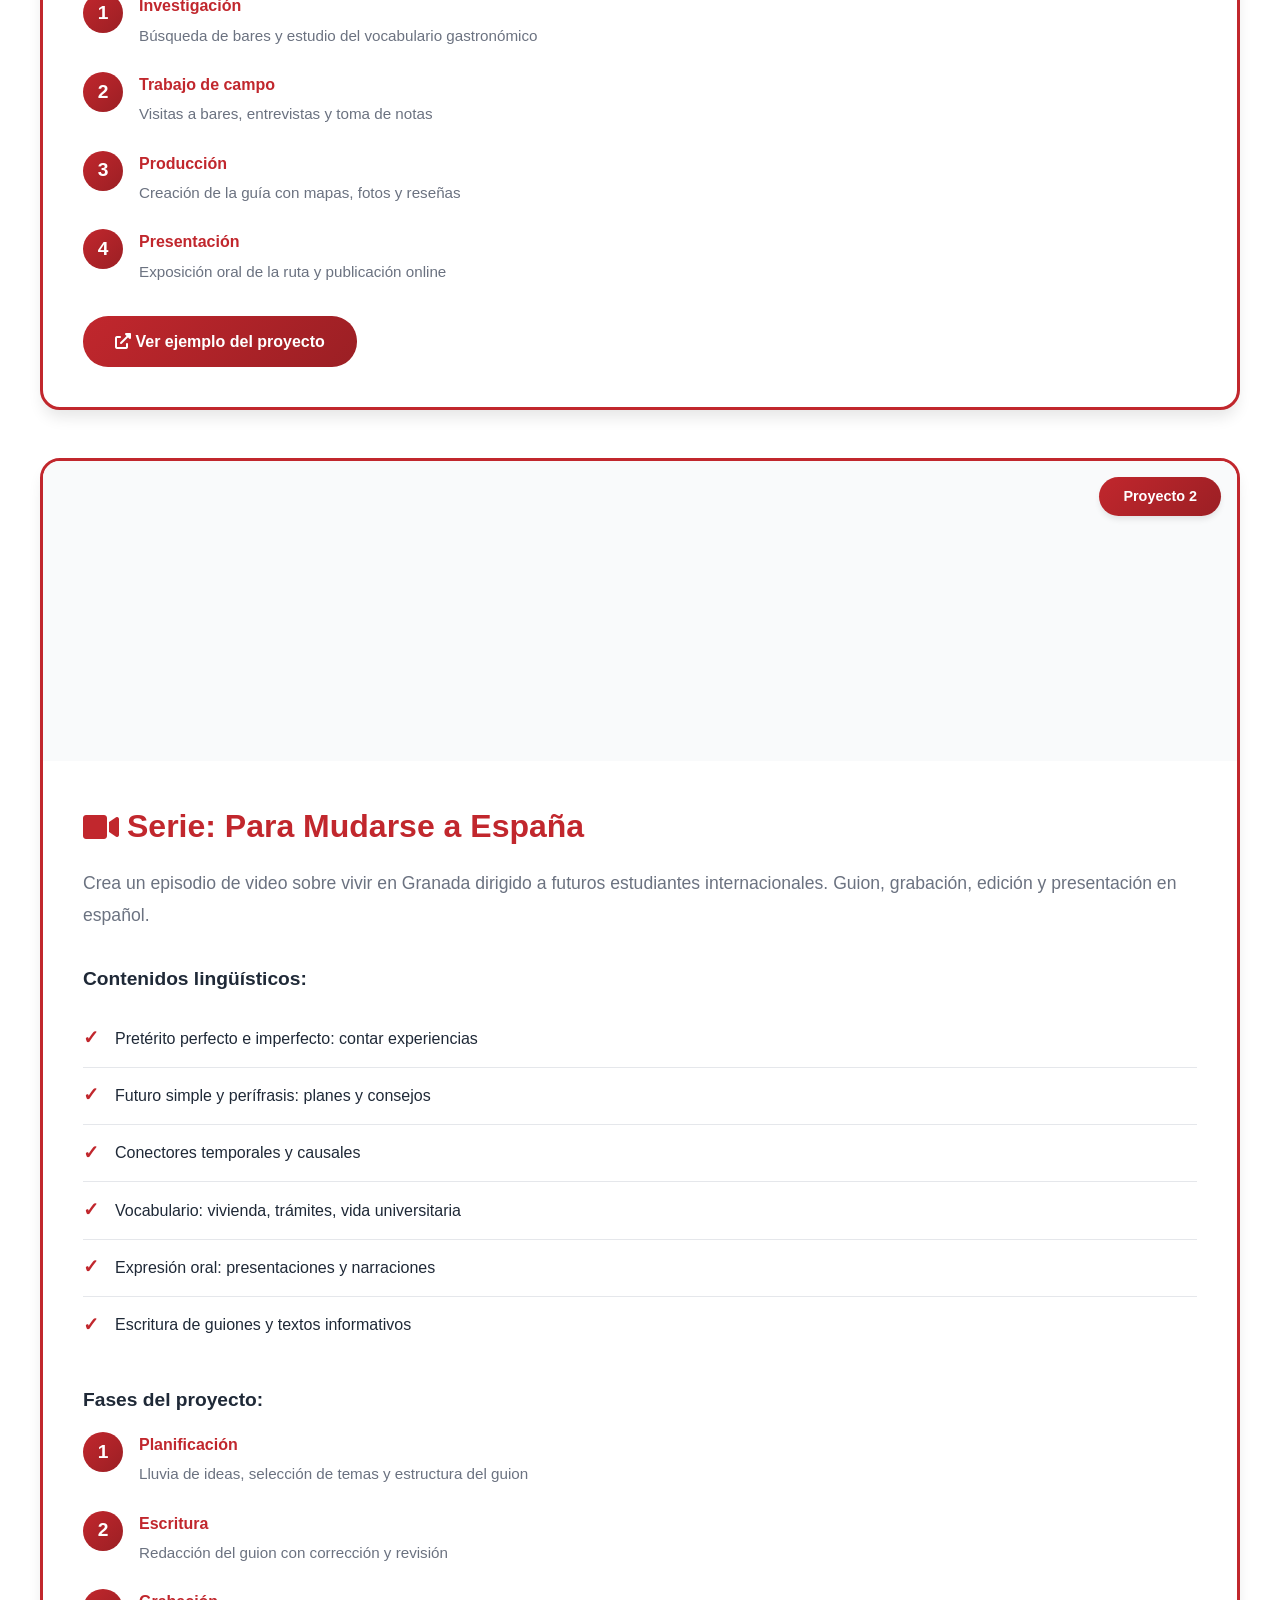
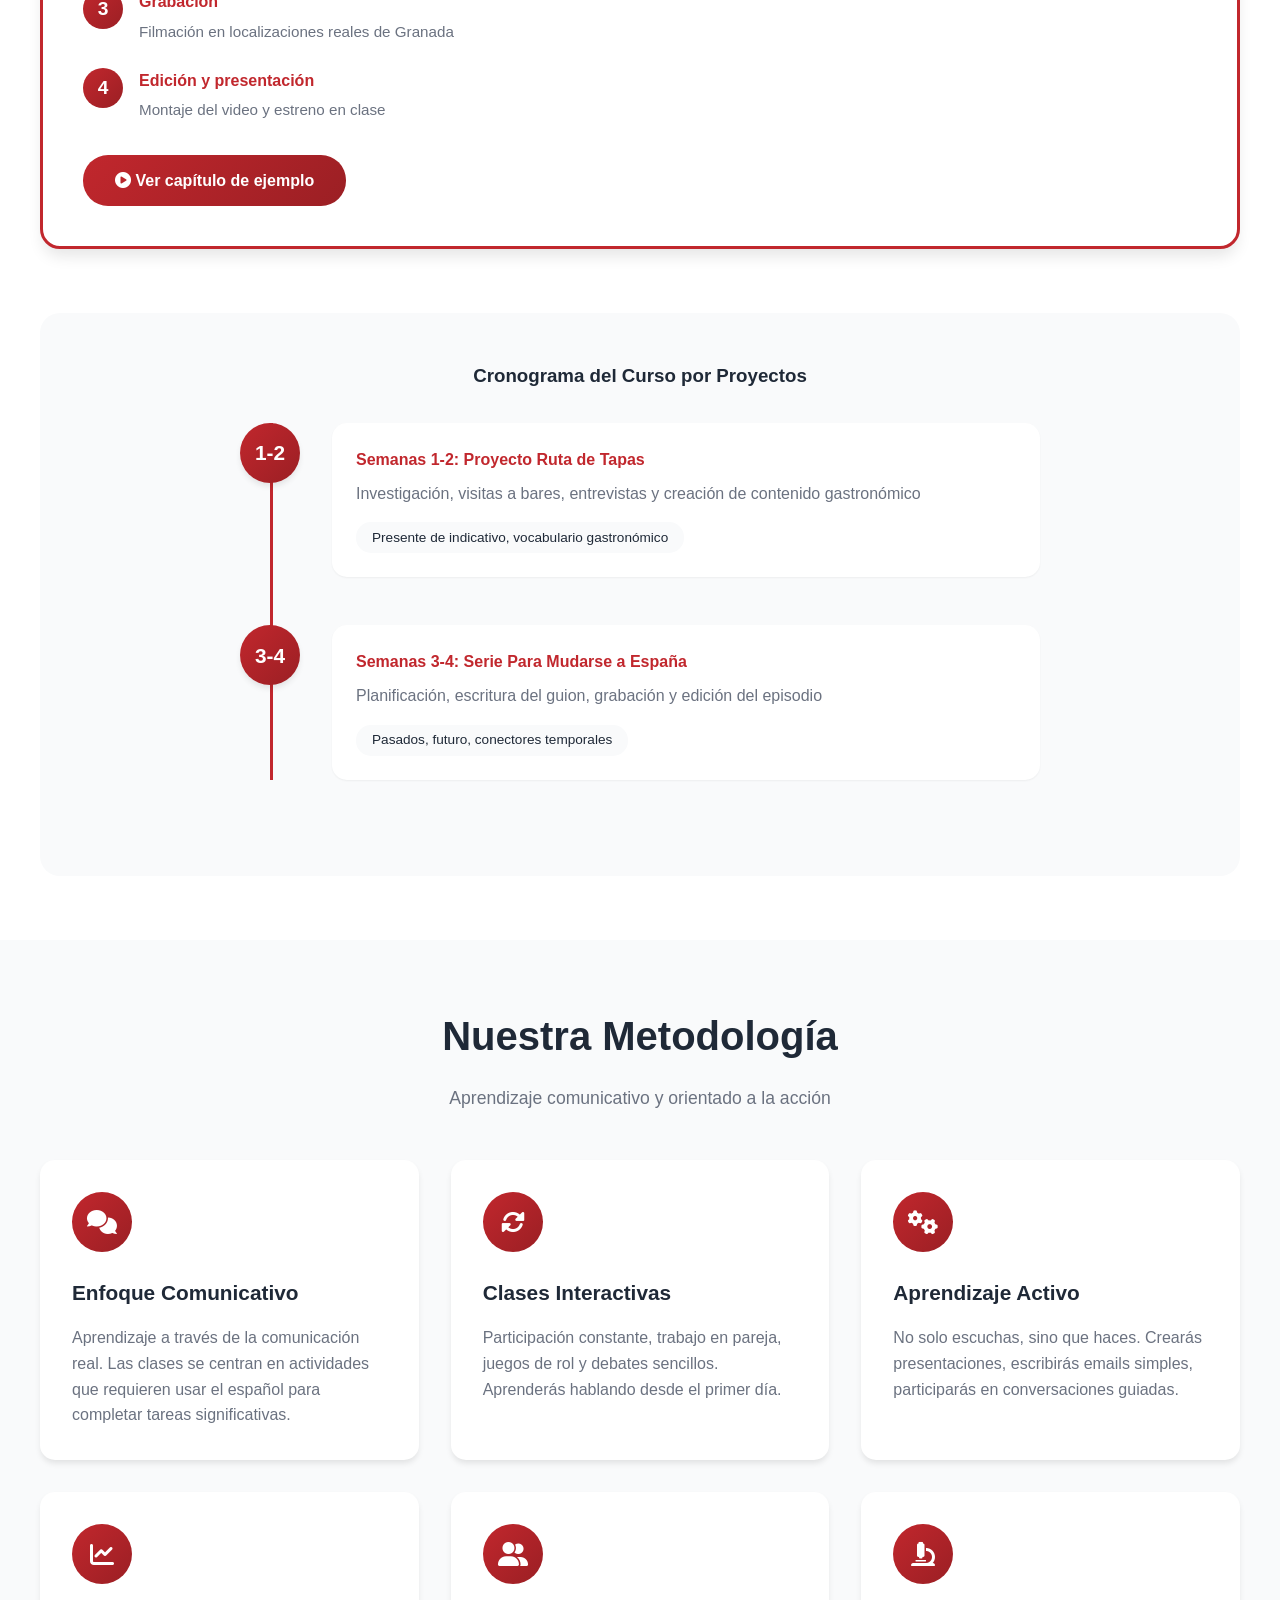
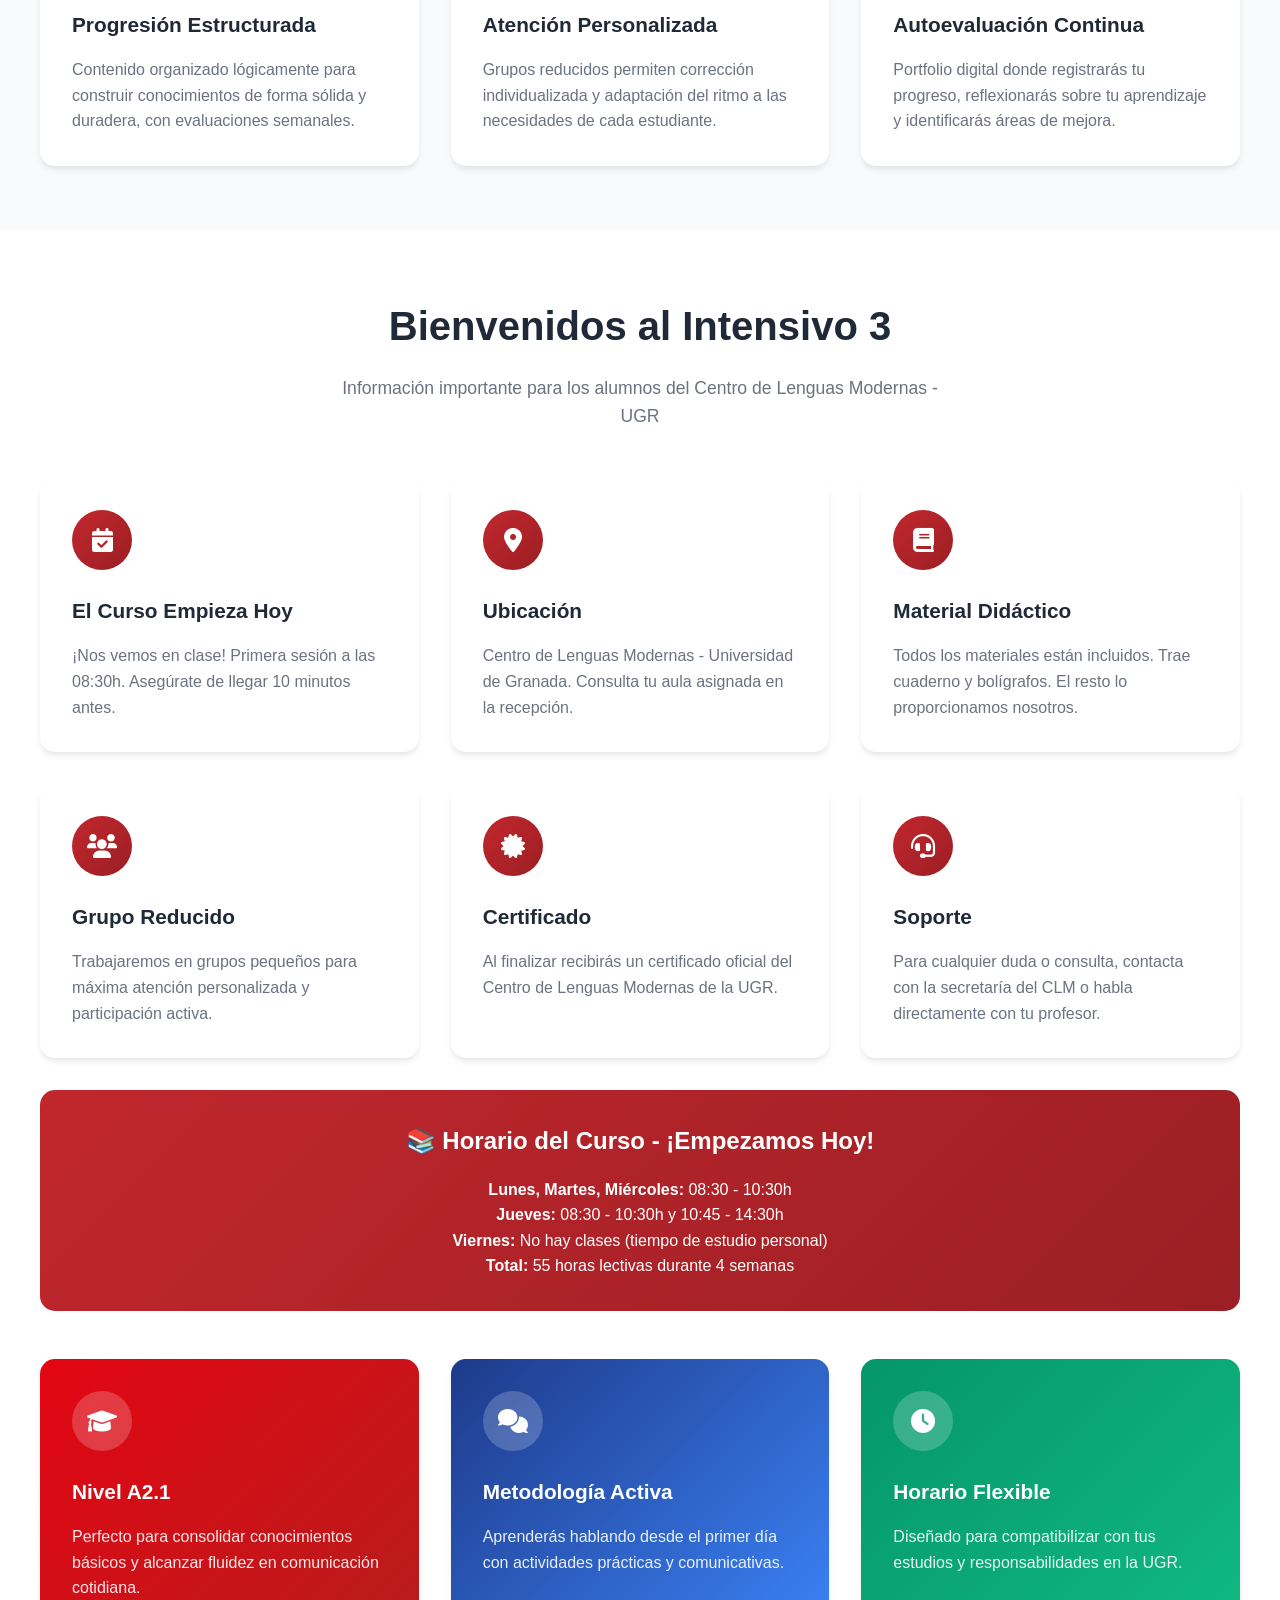
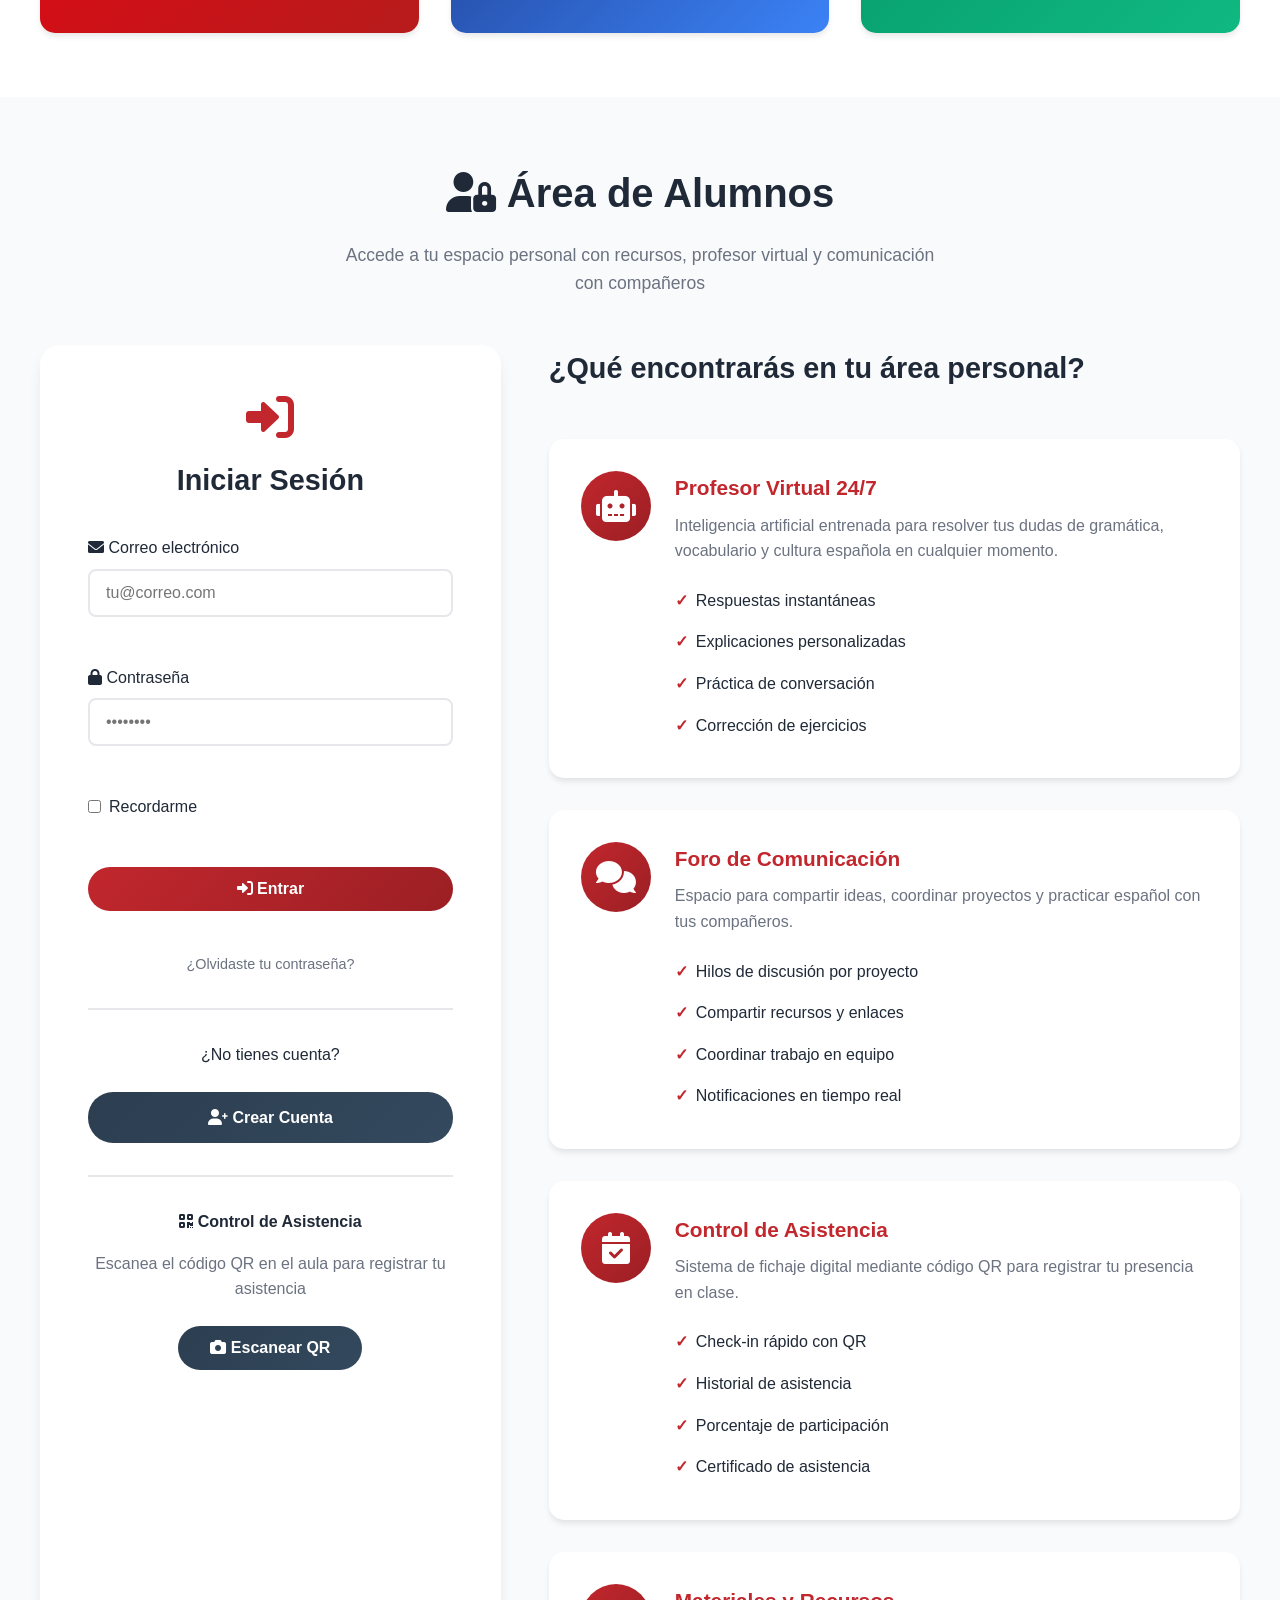
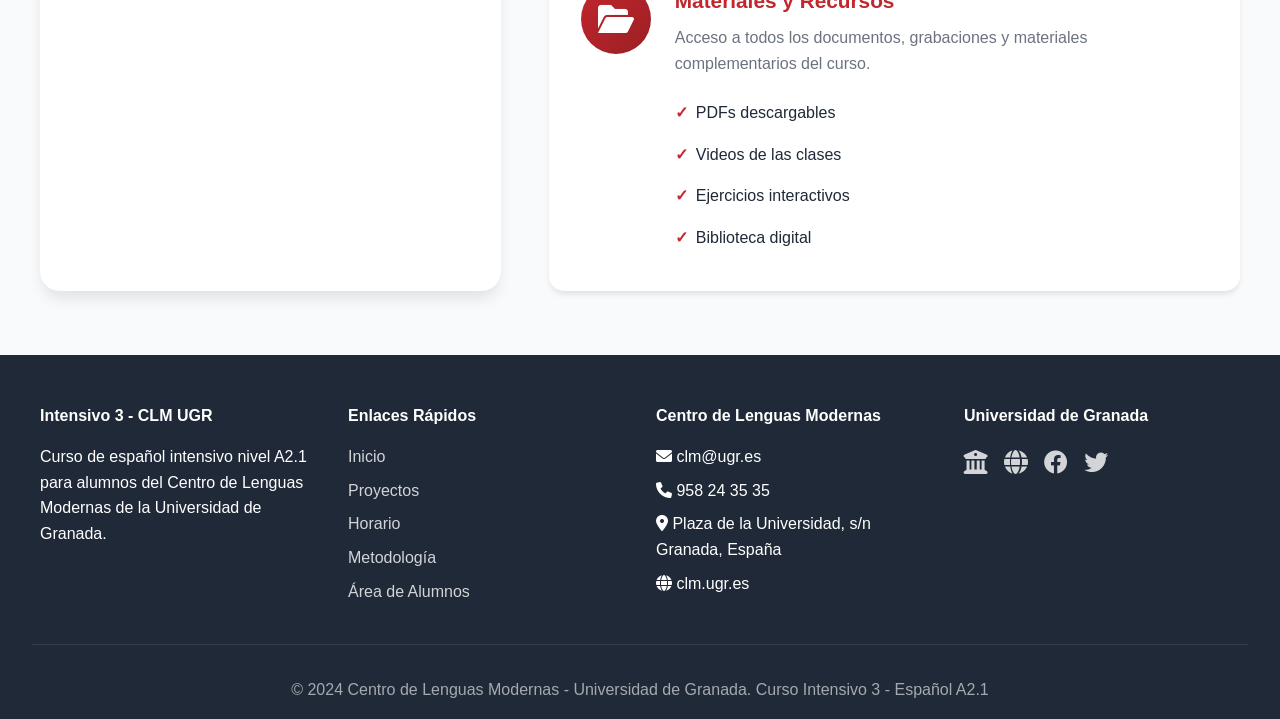
==== commit 965bbf44: "Feat: Agregar sección destacada de materiales en página principal - Crear caja prominente con gradie" ====
--- a/index.html
+++ b/index.html
@@ -123,6 +123,57 @@
                     </div>
                     <h3>Seguimiento Personalizado</h3>
                     <p>Tutorías individuales, corrección detallada y evaluación continua para asegurar tu progreso.</p>
+                </div>
+            </div>
+        </div>
+    </section>
+
+    <!-- Materiales del Curso -->
+    <section class="section" style="background: linear-gradient(135deg, #667eea 0%, #764ba2 100%); padding: 60px 0;">
+        <div class="container">
+            <div class="highlight-box" style="background: white; border-radius: 20px; padding: 40px; box-shadow: 0 20px 60px rgba(0,0,0,0.3); max-width: 900px; margin: 0 auto;">
+                <div style="text-align: center;">
+                    <div style="font-size: 4em; margin-bottom: 20px;">📚</div>
+                    <h2 style="color: #1a4d8f; font-size: 2.5em; margin-bottom: 15px;">Materiales del Curso</h2>
+                    <p style="font-size: 1.2em; color: #555; margin-bottom: 30px; line-height: 1.6;">
+                        Accede a todos los cuadernos y materiales didácticos del curso. Disponibles en PDF para descargar
+                        o en formato HTML para leer directamente en tu navegador.
+                    </p>
+
+                    <div style="display: grid; grid-template-columns: repeat(auto-fit, minmax(200px, 1fr)); gap: 15px; margin: 30px 0;">
+                        <div style="background: #f8f9fa; padding: 20px; border-radius: 10px; border-left: 4px solid #3498db;">
+                            <div style="font-size: 2em; margin-bottom: 10px;">📖</div>
+                            <strong style="color: #2c5f8d;">Semana 1</strong><br>
+                            <span style="color: #666; font-size: 0.9em;">Fundamentos Básicos</span>
+                        </div>
+                        <div style="background: #f8f9fa; padding: 20px; border-radius: 10px; border-left: 4px solid #9b59b6;">
+                            <div style="font-size: 2em; margin-bottom: 10px;">📝</div>
+                            <strong style="color: #2c5f8d;">Semana 2</strong><br>
+                            <span style="color: #666; font-size: 0.9em;">Vida Cotidiana</span>
+                        </div>
+                        <div style="background: #f8f9fa; padding: 20px; border-radius: 10px; border-left: 4px solid #e74c3c;">
+                            <div style="font-size: 2em; margin-bottom: 10px;">✈️</div>
+                            <strong style="color: #2c5f8d;">Semana 3</strong><br>
+                            <span style="color: #666; font-size: 0.9em;">Experiencias y Viajes</span>
+                        </div>
+                        <div style="background: #f8f9fa; padding: 20px; border-radius: 10px; border-left: 4px solid #f39c12;">
+                            <div style="font-size: 2em; margin-bottom: 10px;">🎯</div>
+                            <strong style="color: #2c5f8d;">Semana 4</strong><br>
+                            <span style="color: #666; font-size: 0.9em;">Planes y Proyectos</span>
+                        </div>
+                    </div>
+
+                    <div style="margin-top: 30px;">
+                        <a href="materials/" class="btn btn-primary" style="font-size: 1.2em; padding: 15px 40px; display: inline-block; background: #3498db; color: white; text-decoration: none; border-radius: 50px; font-weight: bold; transition: all 0.3s ease; box-shadow: 0 4px 15px rgba(52, 152, 219, 0.4);">
+                            <i class="fas fa-book-open"></i> Acceder a los Materiales
+                        </a>
+                    </div>
+
+                    <div style="margin-top: 25px; padding-top: 25px; border-top: 2px solid #e8e8e8;">
+                        <p style="color: #777; font-size: 0.95em;">
+                            <strong>Incluye:</strong> Contenido gramatical completo • Vocabulario esencial • Diálogos prácticos • Ejercicios • Tareas semanales
+                        </p>
+                    </div>
                 </div>
             </div>
         </div>
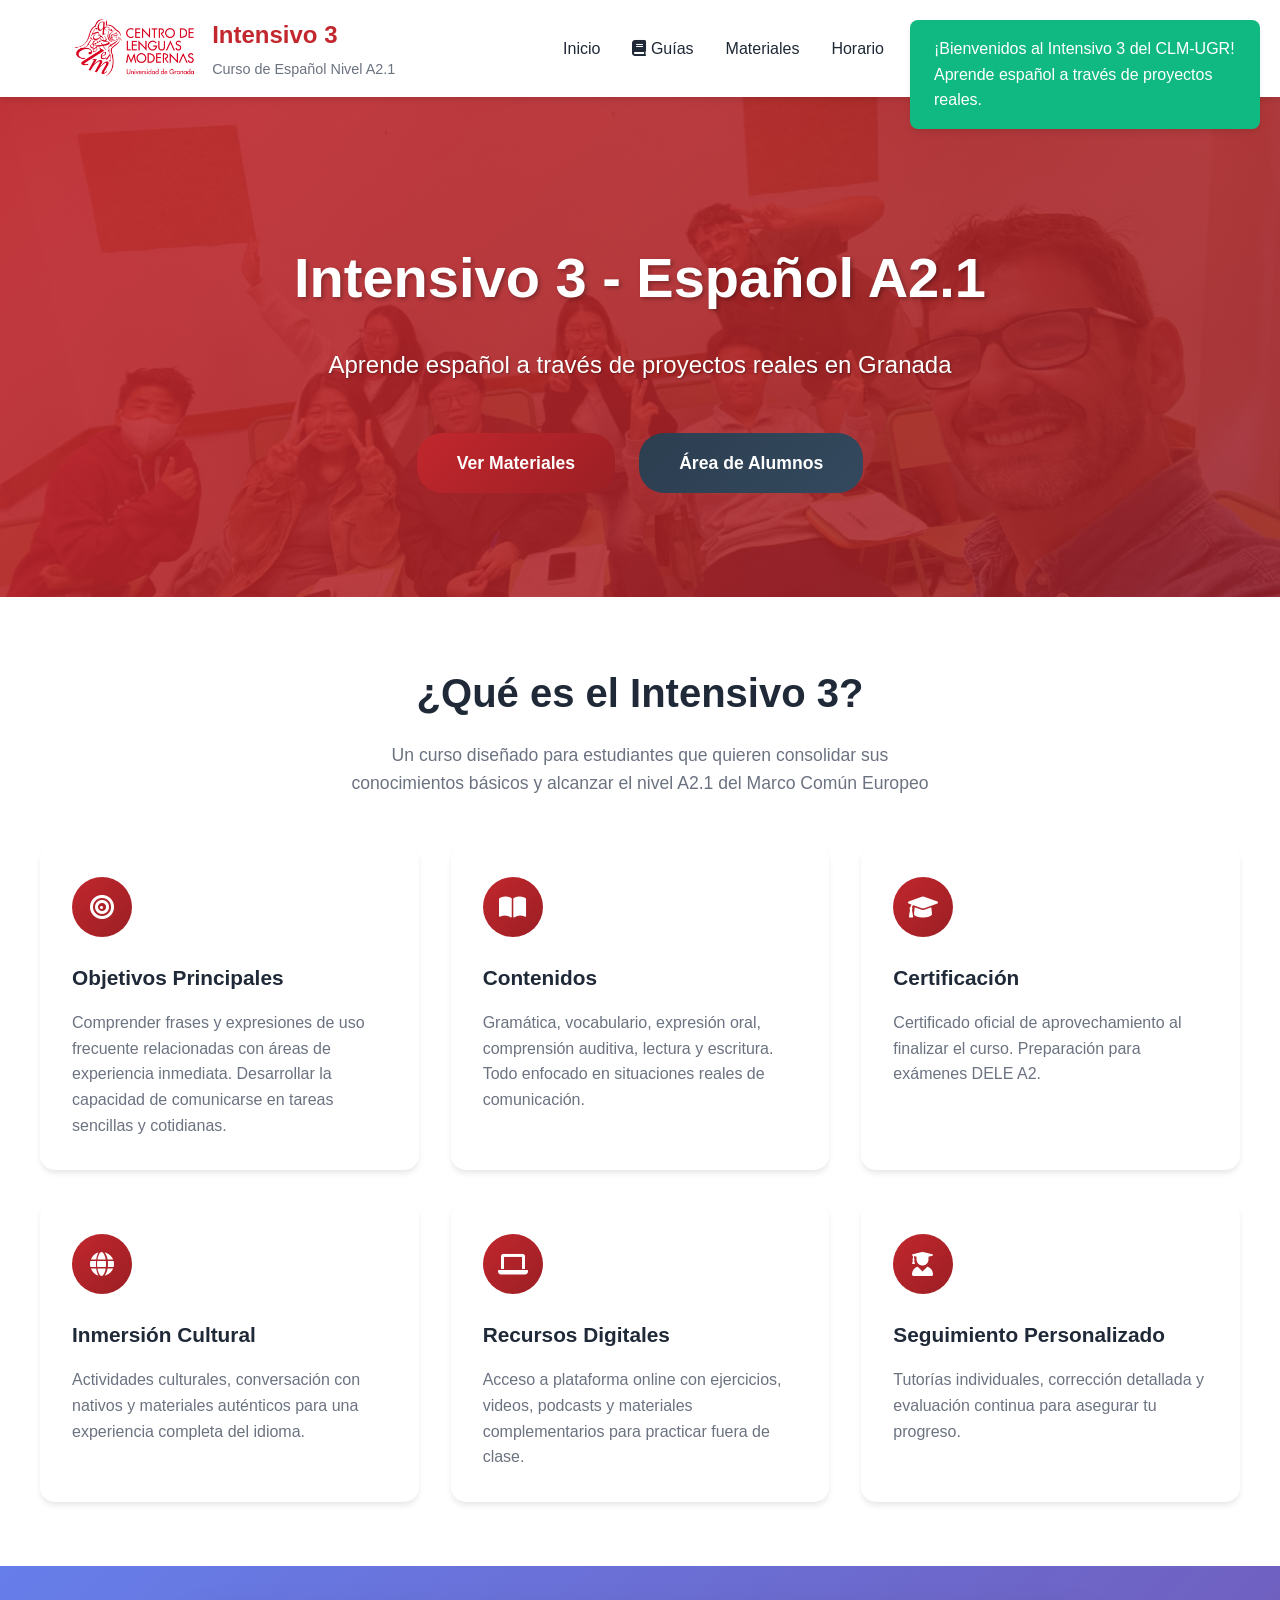
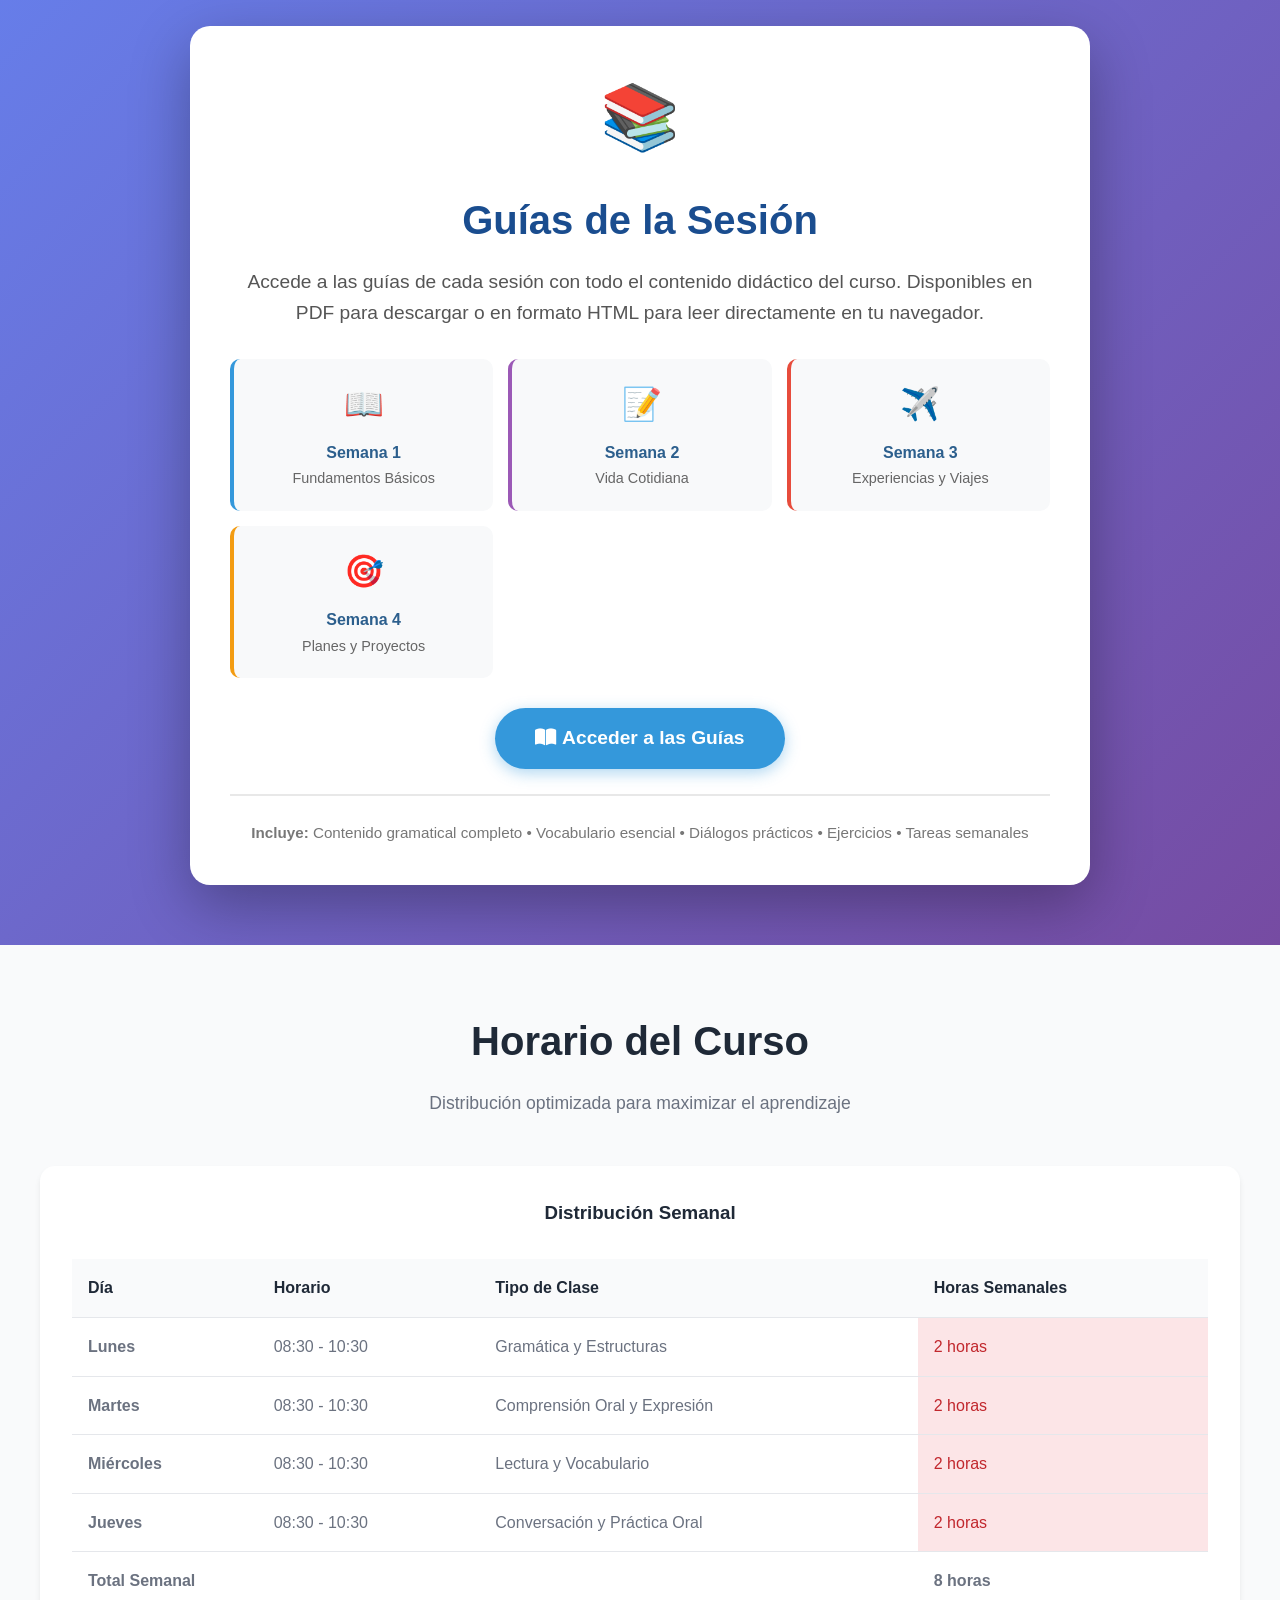
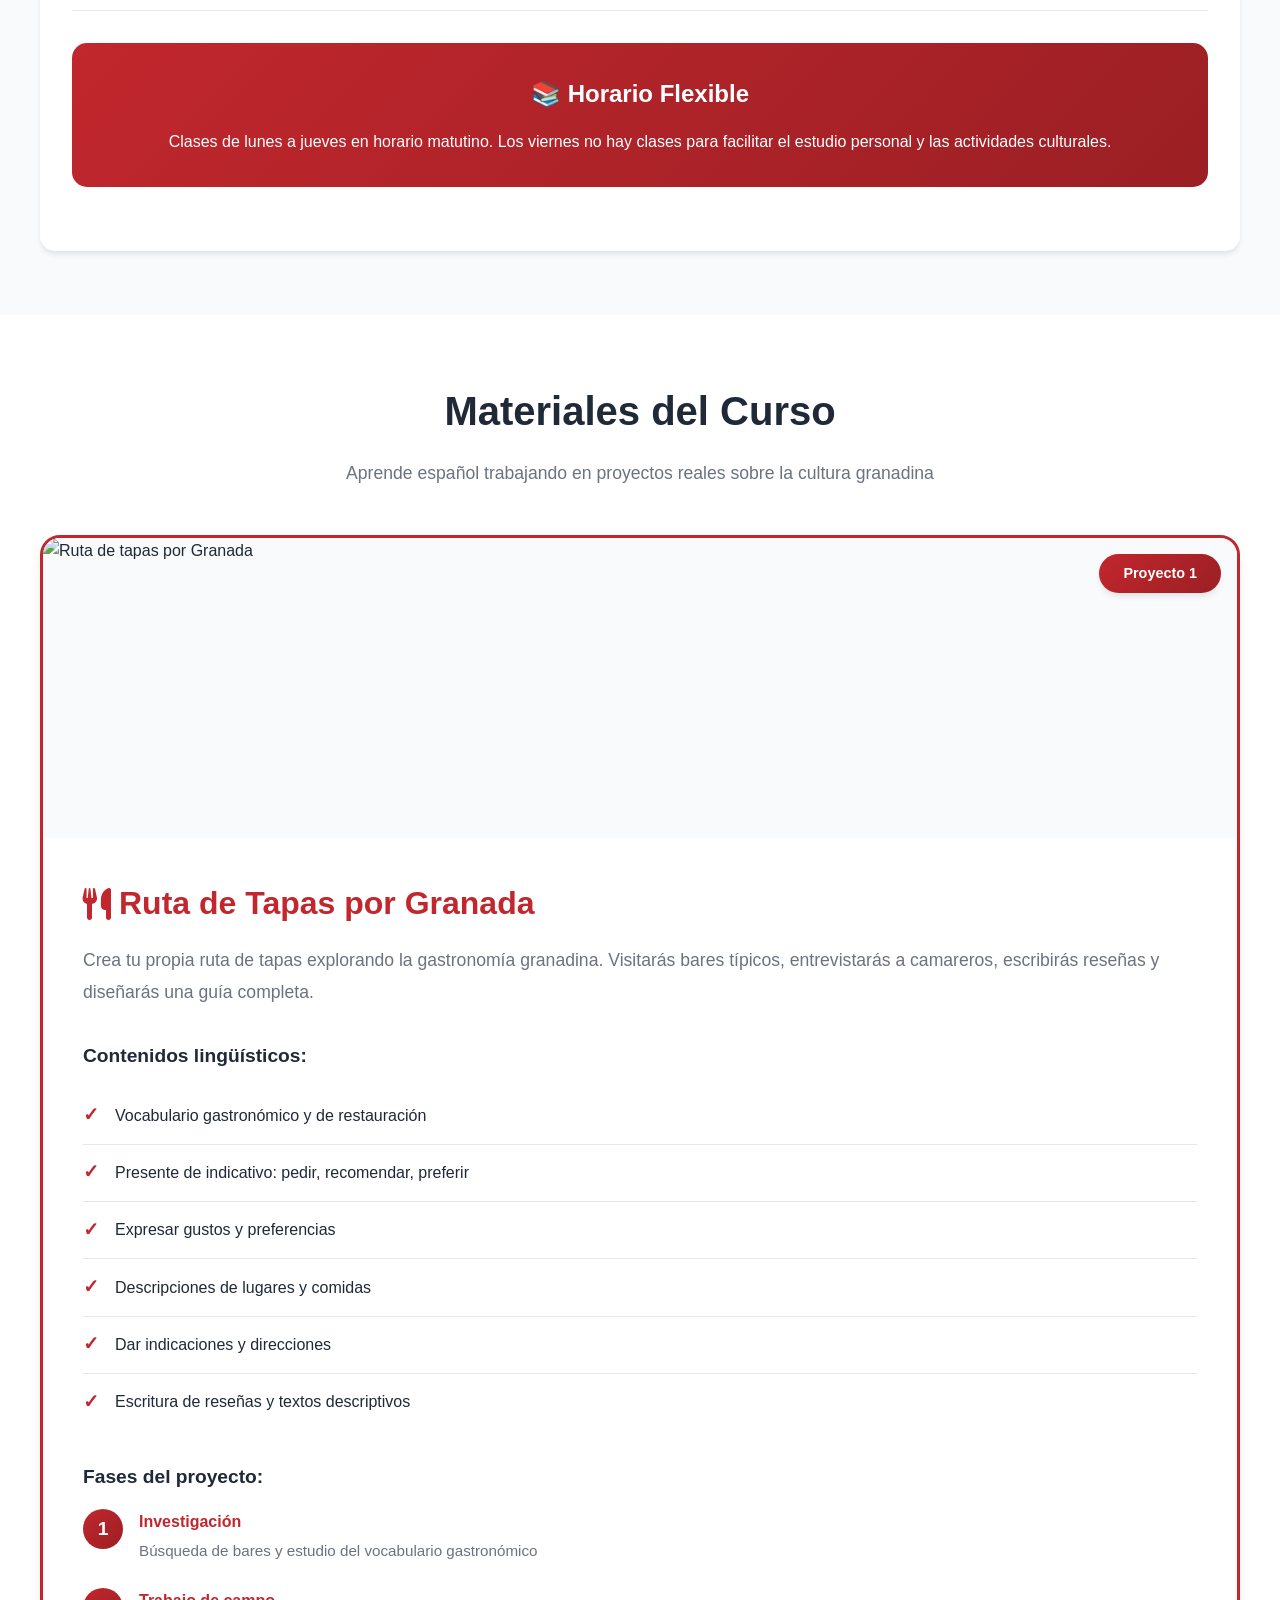
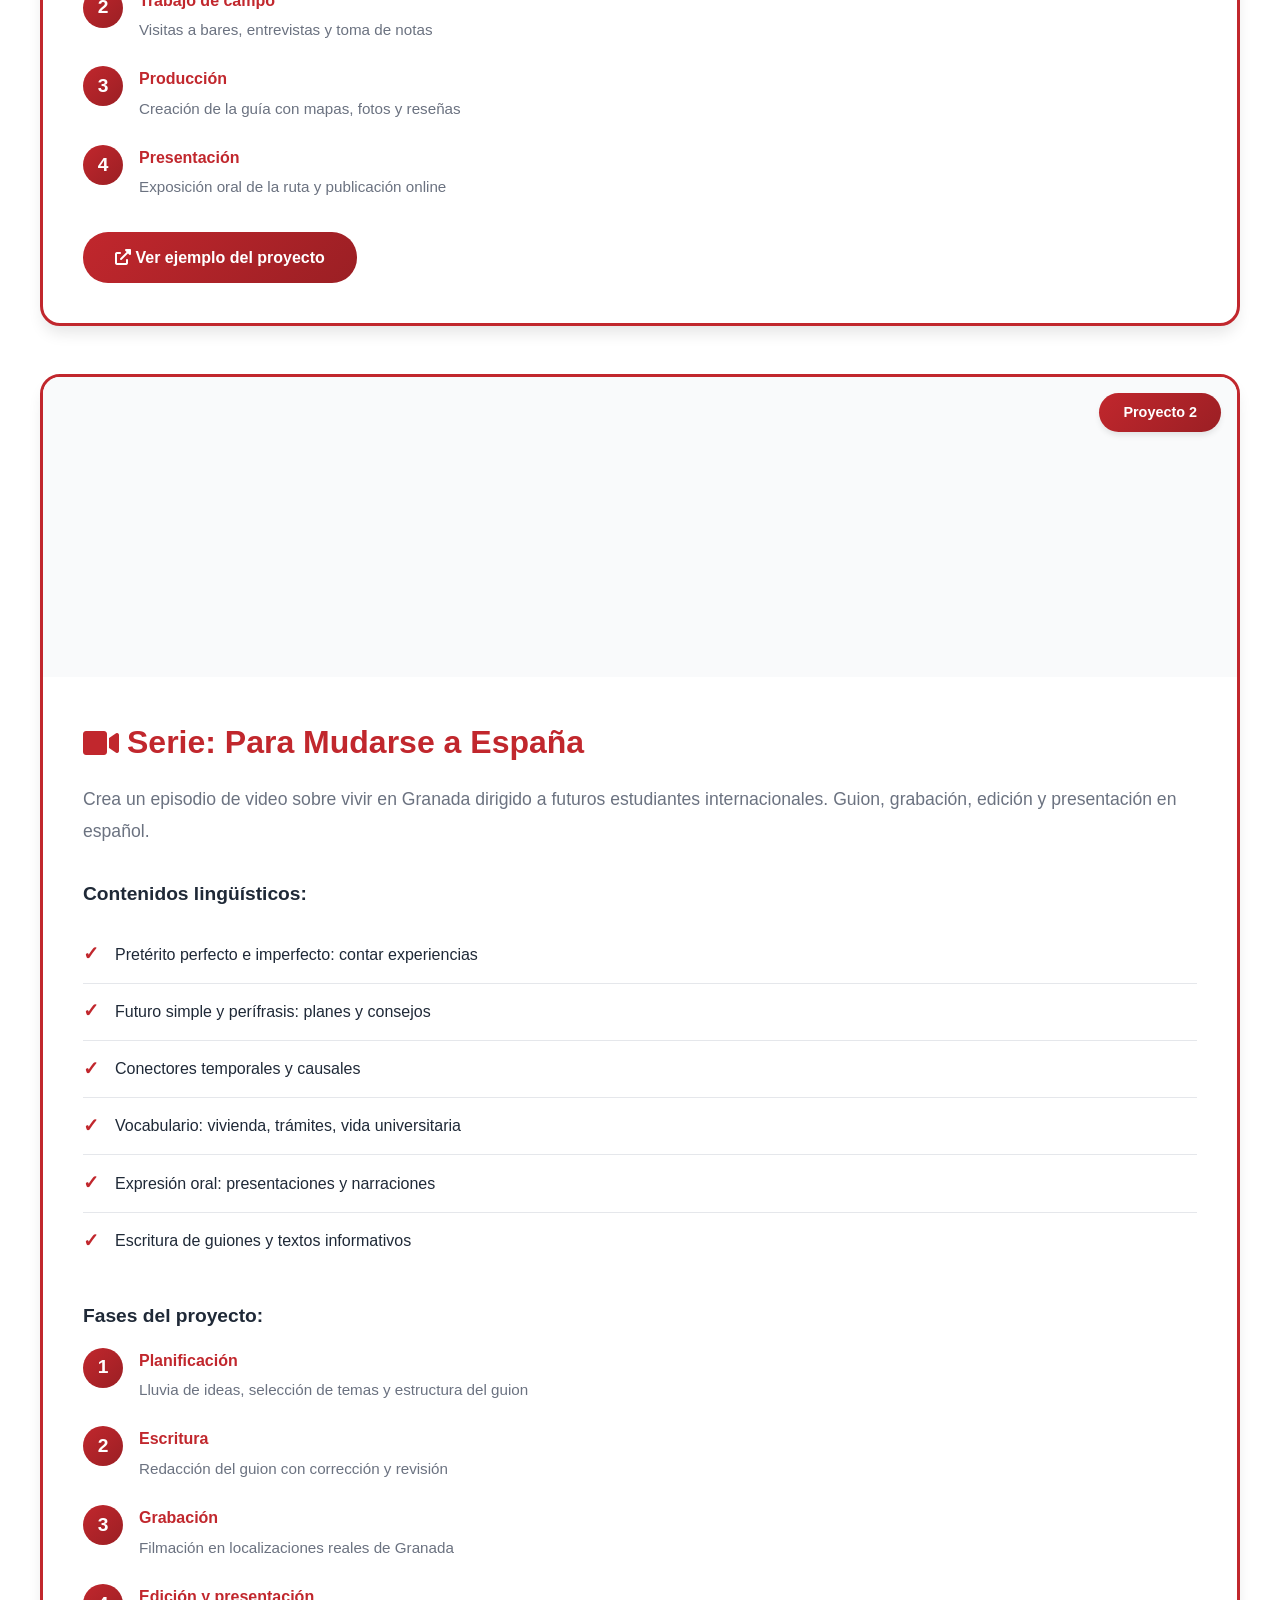
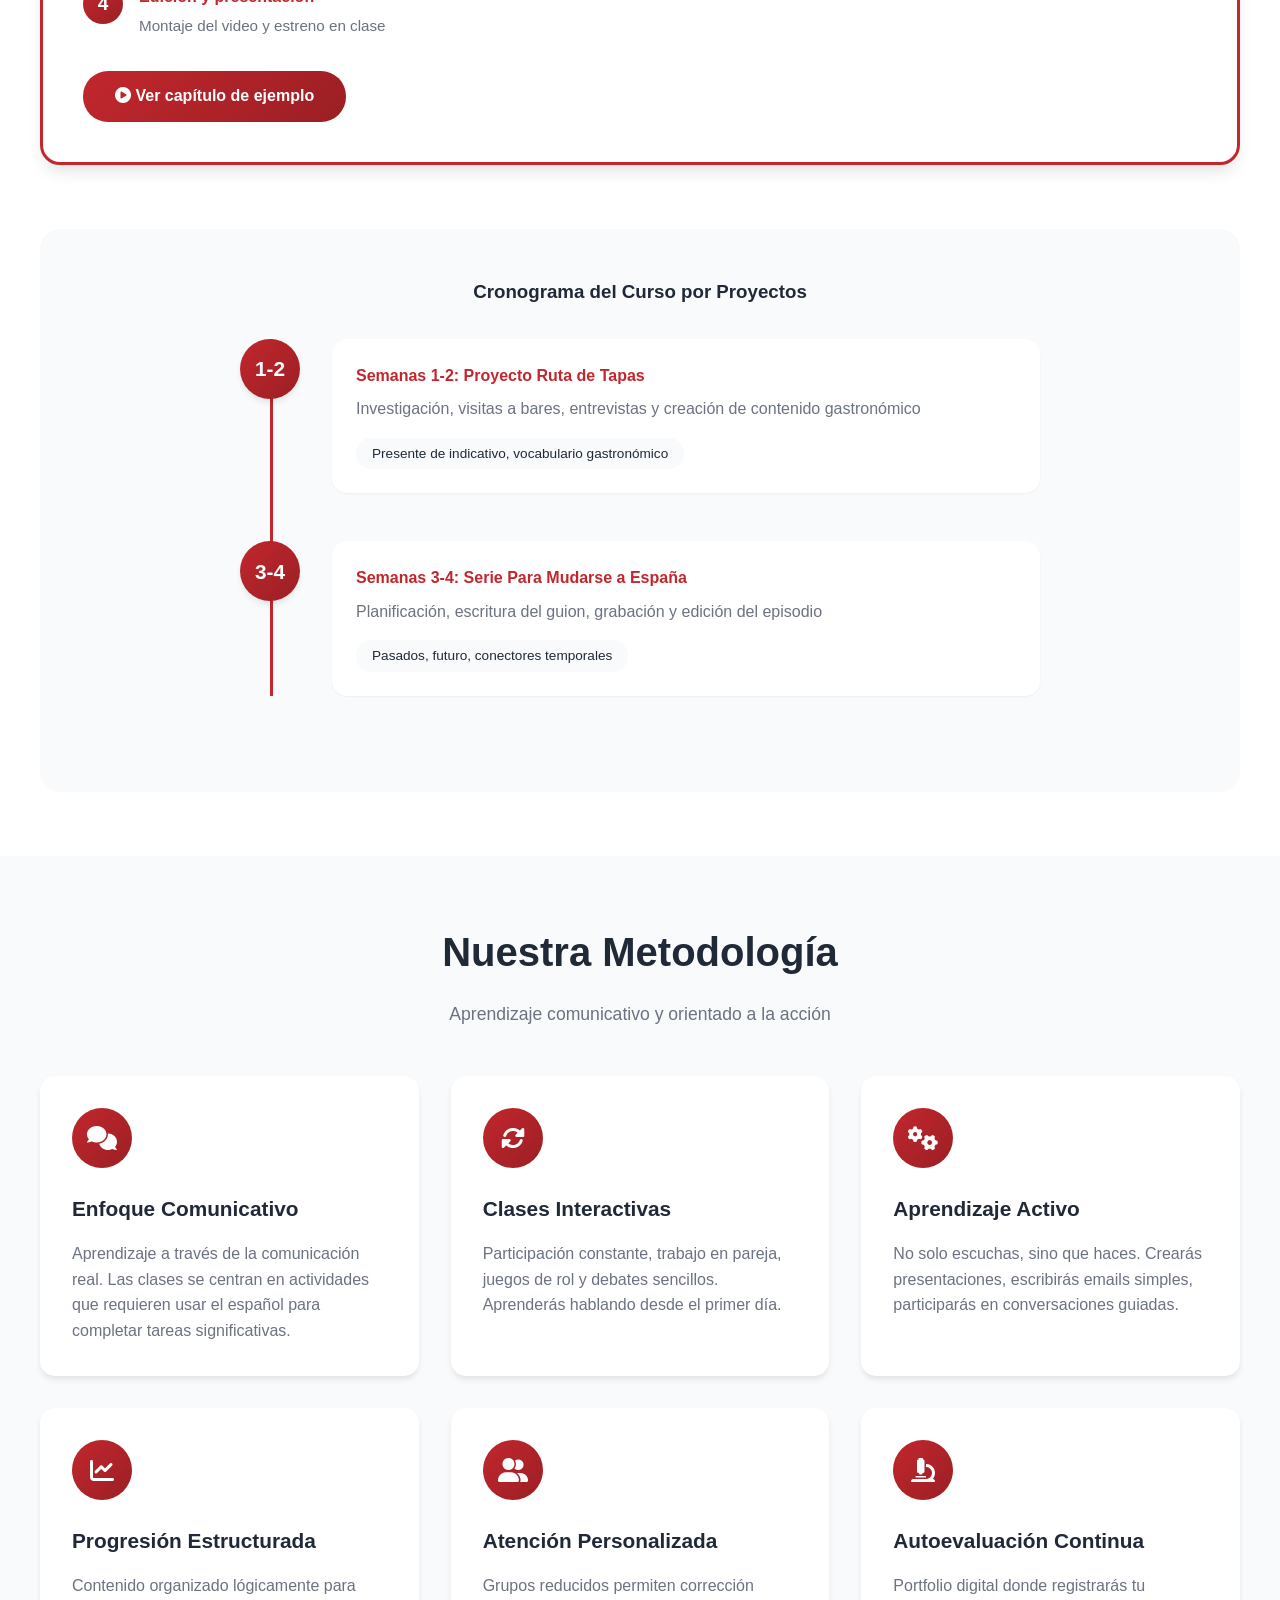
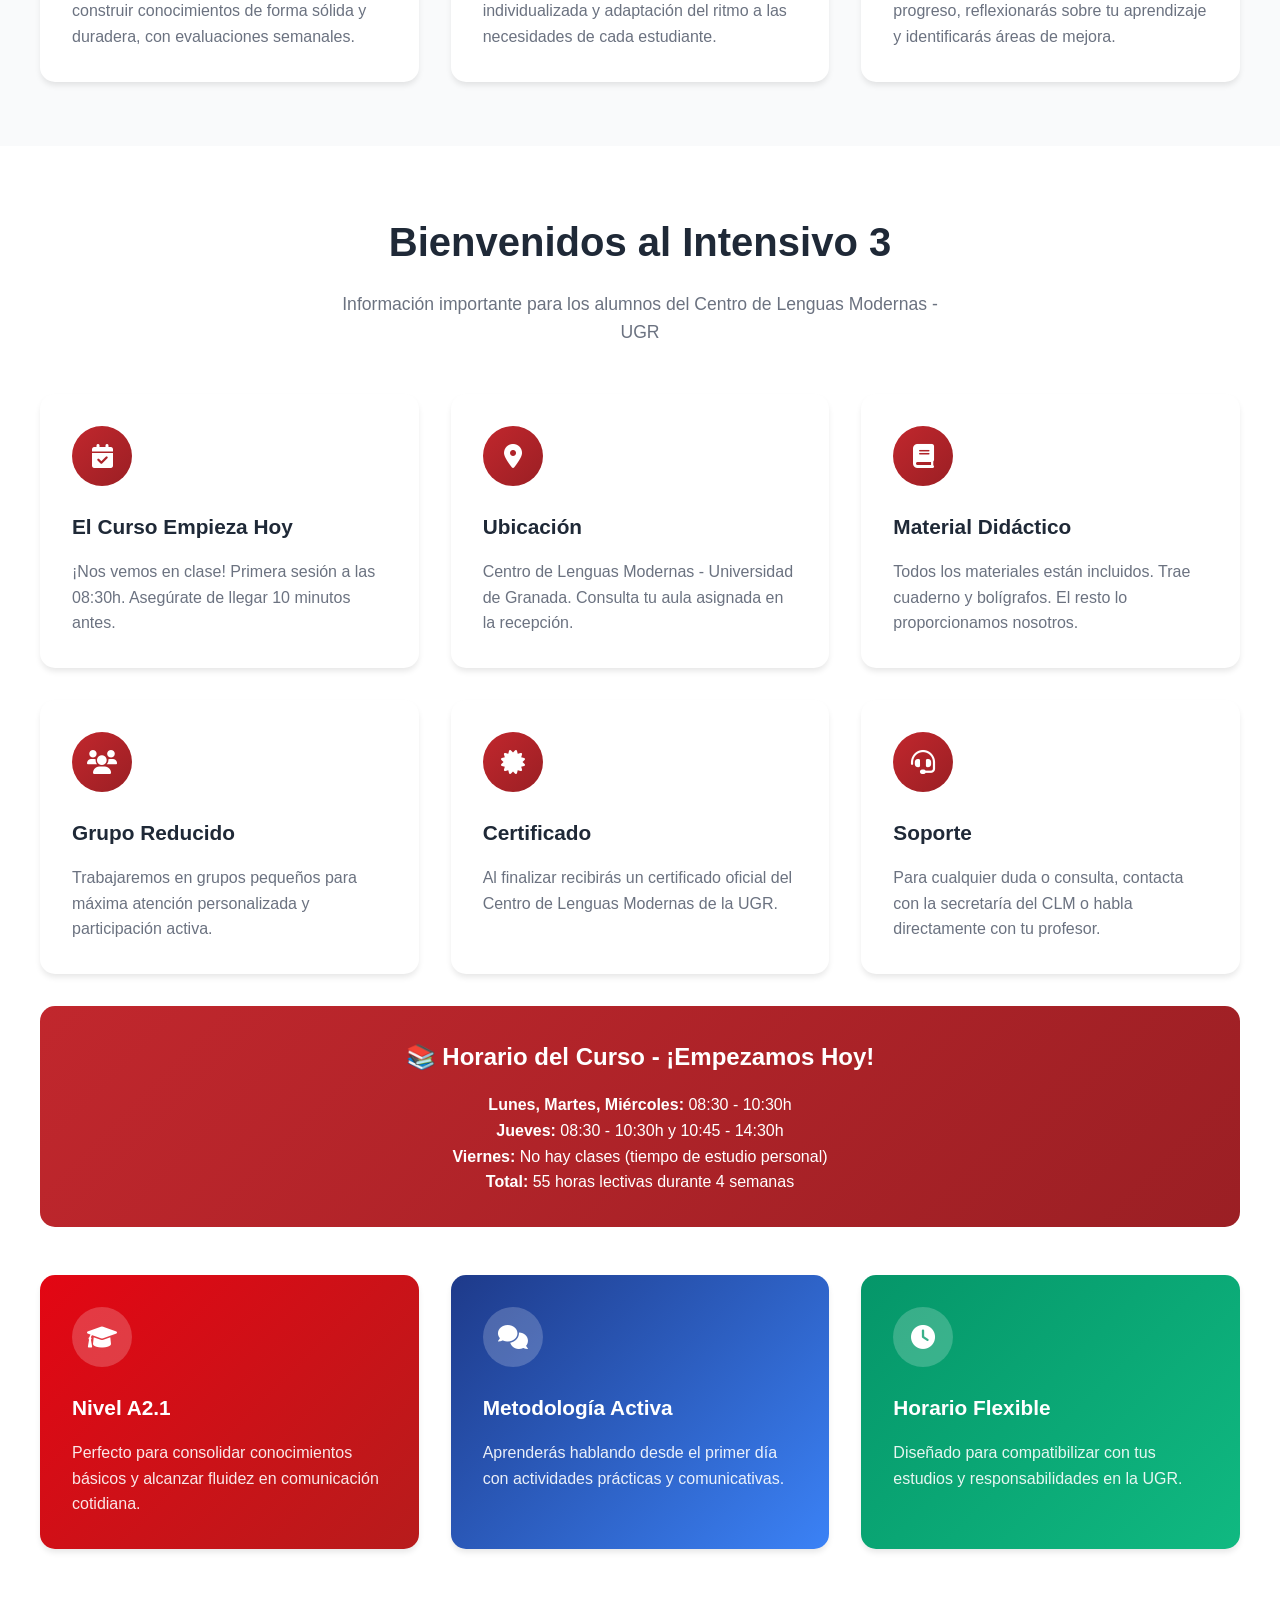
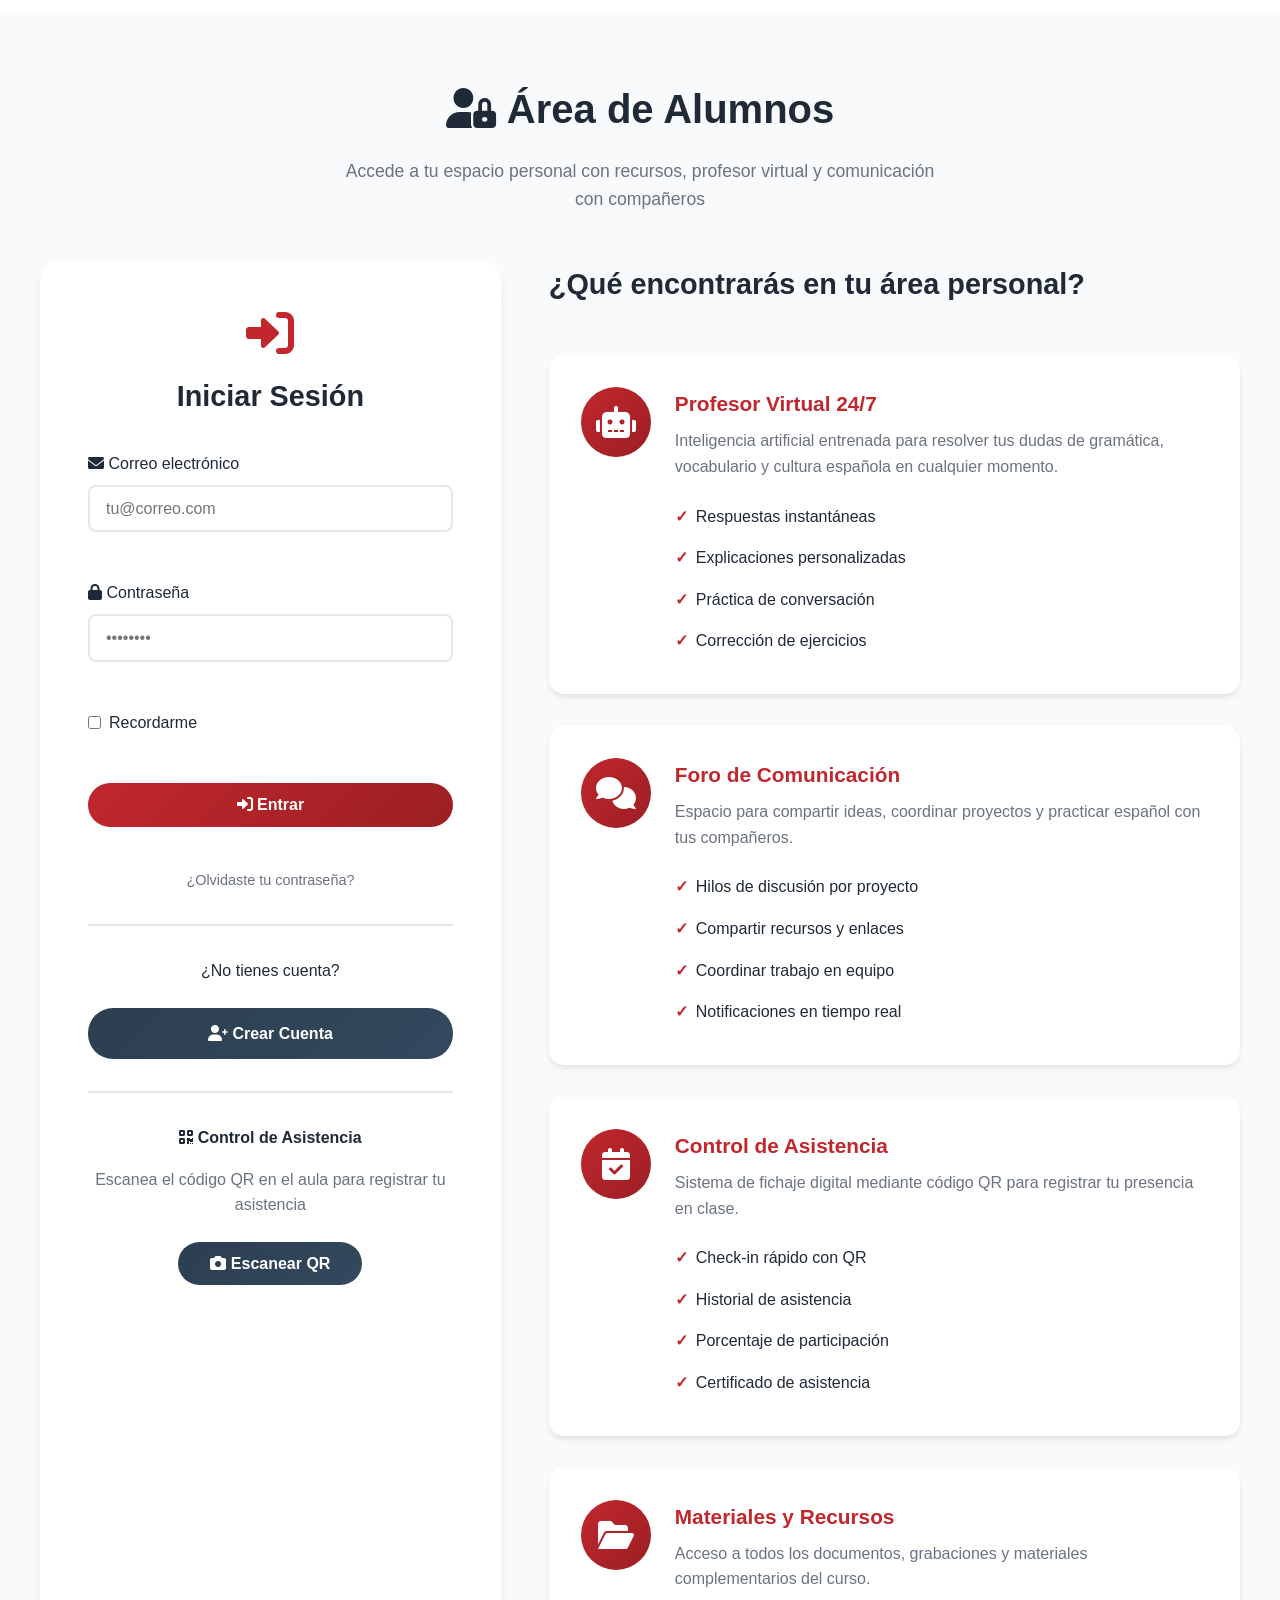
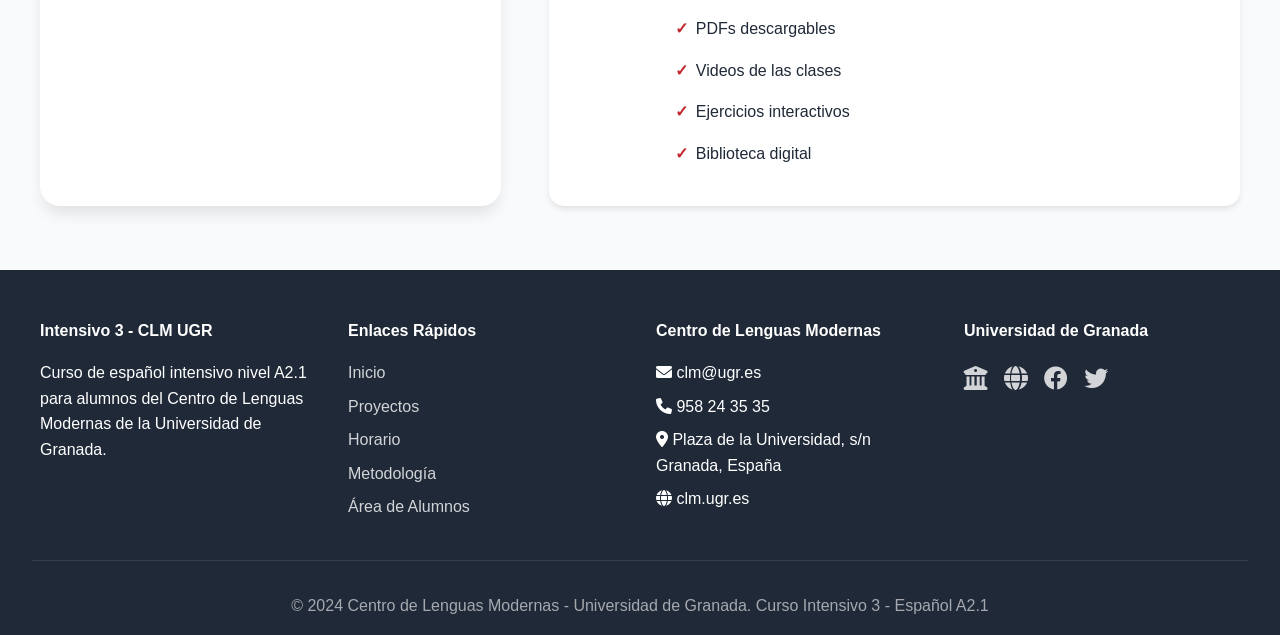
==== commit 3a26fe0f: "Fix: Actualizar horario y reorganizar secciones Cambios en el horario: - Actualizar a Lunes-Jueves 8" ====
--- a/index.html
+++ b/index.html
@@ -41,10 +41,10 @@
             </div>
             <ul class="nav-menu" id="primary-navigation" role="menubar">
                 <li role="none"><a href="#inicio" role="menuitem">Inicio</a></li>
-                <li role="none"><a href="#proyectos" role="menuitem">Proyectos</a></li>
+                <li role="none"><a href="materials/" role="menuitem"><i class="fas fa-book"></i> Guías</a></li>
+                <li role="none"><a href="#proyectos" role="menuitem">Materiales</a></li>
                 <li role="none"><a href="#horario" role="menuitem">Horario</a></li>
                 <li role="none"><a href="#metodologia" role="menuitem">Metodología</a></li>
-                <li role="none"><a href="materials/" role="menuitem"><i class="fas fa-book"></i> Materiales</a></li>
                 <li role="none"><a href="#login" role="menuitem" class="nav-login"><i class="fas fa-user-lock"></i> Área Alumnos</a></li>
             </ul>
             <button class="hamburger" aria-label="Menú de navegación" aria-expanded="false" aria-controls="primary-navigation">
@@ -62,7 +62,7 @@
             <h1>Intensivo 3 - Español A2.1</h1>
             <p class="hero-subtitle">Aprende español a través de proyectos reales en Granada</p>
             <div class="hero-actions">
-                <a href="#proyectos" class="btn btn-primary" aria-label="Ver los proyectos del curso">Ver Proyectos</a>
+                <a href="#proyectos" class="btn btn-primary" aria-label="Ver los materiales del curso">Ver Materiales</a>
                 <a href="#login" class="btn btn-secondary" aria-label="Acceder al área de alumnos">Área de Alumnos</a>
             </div>
         </div>
@@ -128,15 +128,15 @@
         </div>
     </section>
 
-    <!-- Materiales del Curso -->
+    <!-- Guías de la Sesión -->
     <section class="section" style="background: linear-gradient(135deg, #667eea 0%, #764ba2 100%); padding: 60px 0;">
         <div class="container">
             <div class="highlight-box" style="background: white; border-radius: 20px; padding: 40px; box-shadow: 0 20px 60px rgba(0,0,0,0.3); max-width: 900px; margin: 0 auto;">
                 <div style="text-align: center;">
                     <div style="font-size: 4em; margin-bottom: 20px;">📚</div>
-                    <h2 style="color: #1a4d8f; font-size: 2.5em; margin-bottom: 15px;">Materiales del Curso</h2>
+                    <h2 style="color: #1a4d8f; font-size: 2.5em; margin-bottom: 15px;">Guías de la Sesión</h2>
                     <p style="font-size: 1.2em; color: #555; margin-bottom: 30px; line-height: 1.6;">
-                        Accede a todos los cuadernos y materiales didácticos del curso. Disponibles en PDF para descargar
+                        Accede a las guías de cada sesión con todo el contenido didáctico del curso. Disponibles en PDF para descargar
                         o en formato HTML para leer directamente en tu navegador.
                     </p>
 
@@ -165,7 +165,7 @@
 
                     <div style="margin-top: 30px;">
                         <a href="materials/" class="btn btn-primary" style="font-size: 1.2em; padding: 15px 40px; display: inline-block; background: #3498db; color: white; text-decoration: none; border-radius: 50px; font-weight: bold; transition: all 0.3s ease; box-shadow: 0 4px 15px rgba(52, 152, 219, 0.4);">
-                            <i class="fas fa-book-open"></i> Acceder a los Materiales
+                            <i class="fas fa-book-open"></i> Acceder a las Guías
                         </a>
                     </div>
 
@@ -223,34 +223,28 @@
                             <td>Conversación y Práctica Oral</td>
                             <td class="highlight">2 horas</td>
                         </tr>
-                        <tr>
-                            <td><strong>Jueves</strong></td>
-                            <td>10:45 - 14:30</td>
-                            <td>Taller de Escritura y Cultura</td>
-                            <td class="highlight">3 horas 45 min</td>
-                        </tr>
                     </tbody>
                     <tfoot>
                         <tr>
                             <td colspan="3"><strong>Total Semanal</strong></td>
-                            <td><strong>13 horas 45 minutos</strong></td>
+                            <td><strong>8 horas</strong></td>
                         </tr>
                     </tfoot>
                 </table>
 
                 <div class="highlight-box">
-                    <h3>📚 Horario Flexible Adaptado a Tiempo Real</h3>
-                    <p>El jueves tiene una sesión extendida para practicar escritura y realizar actividades culturales inmersivas. Los viernes no hay clases para facilitar el estudio personal.</p>
+                    <h3>📚 Horario Flexible</h3>
+                    <p>Clases de lunes a jueves en horario matutino. Los viernes no hay clases para facilitar el estudio personal y las actividades culturales.</p>
                 </div>
             </div>
         </div>
     </section>
 
-    <!-- Proyectos del Curso -->
+    <!-- Materiales del Curso -->
     <section id="proyectos" class="section">
         <div class="container">
             <div class="section-header">
-                <h2>Proyectos del Curso</h2>
+                <h2>Materiales del Curso</h2>
                 <p>Aprende español trabajando en proyectos reales sobre la cultura granadina</p>
             </div>
 
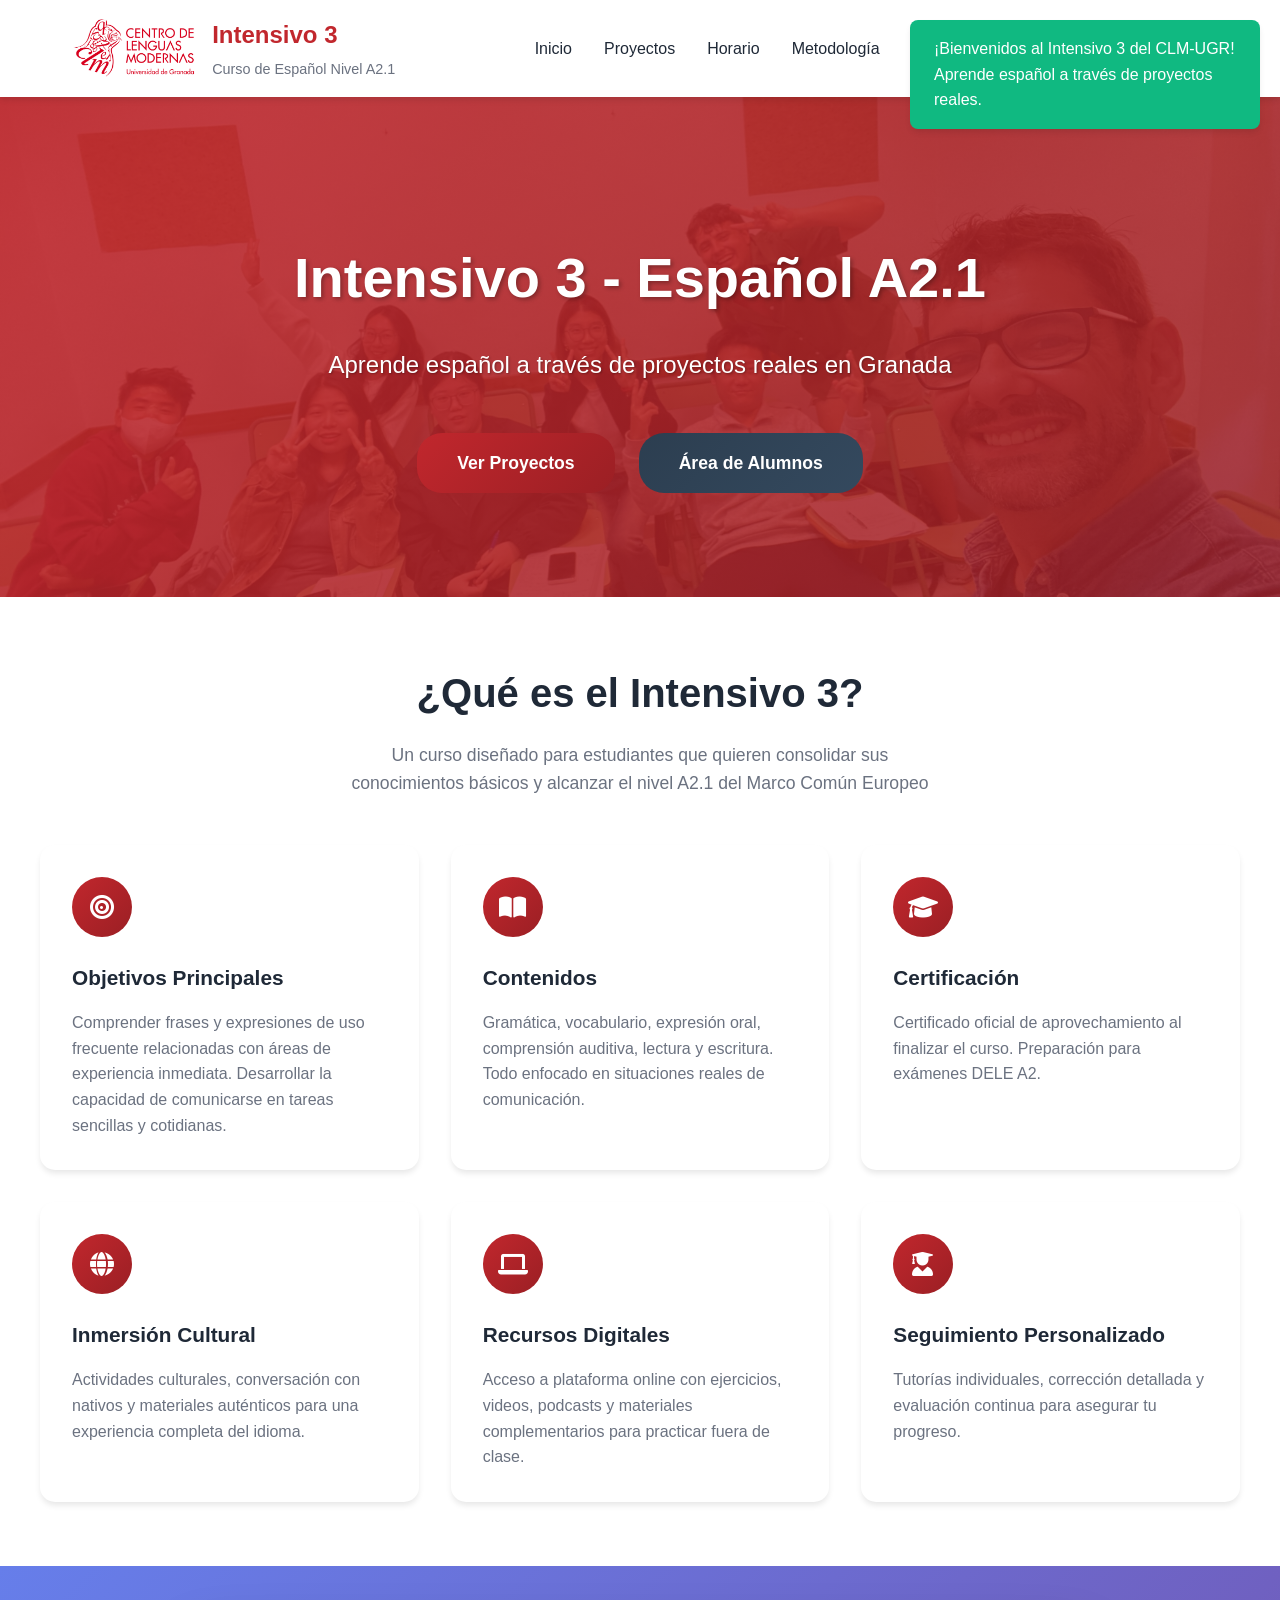
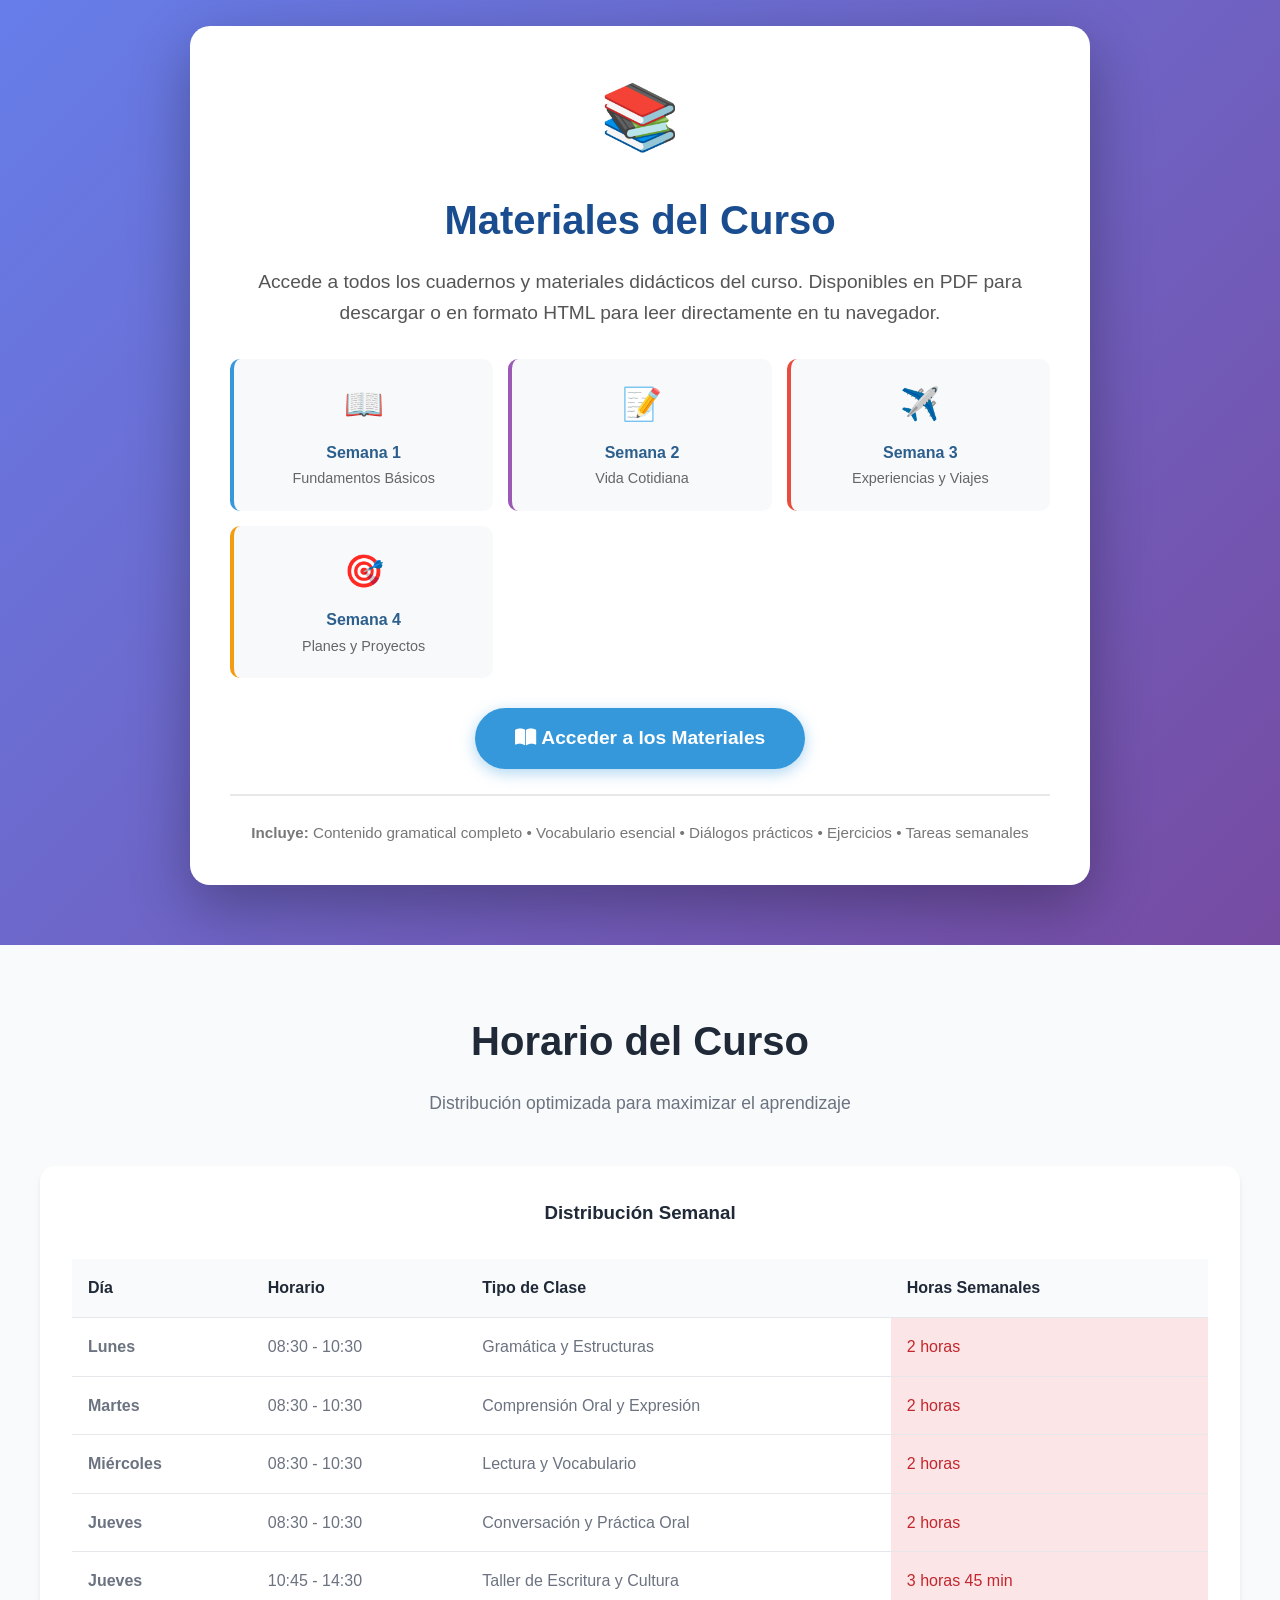
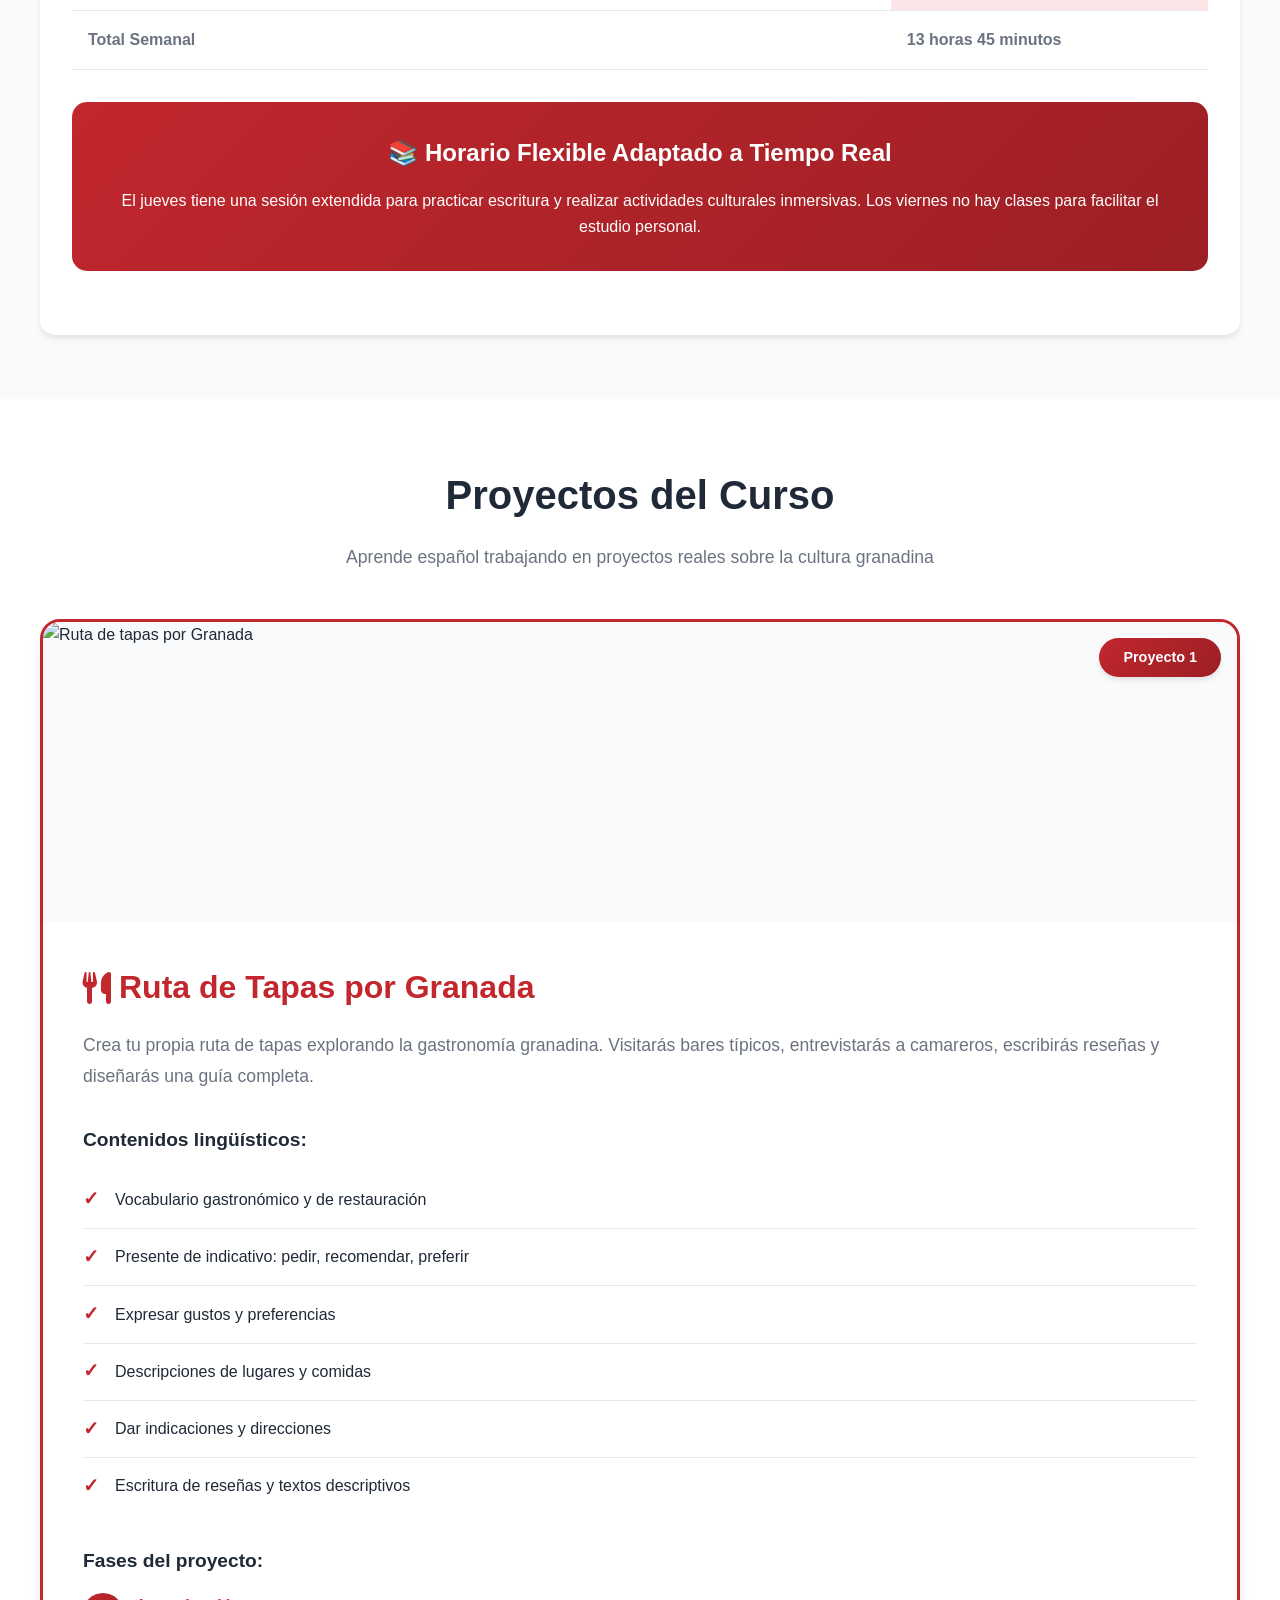
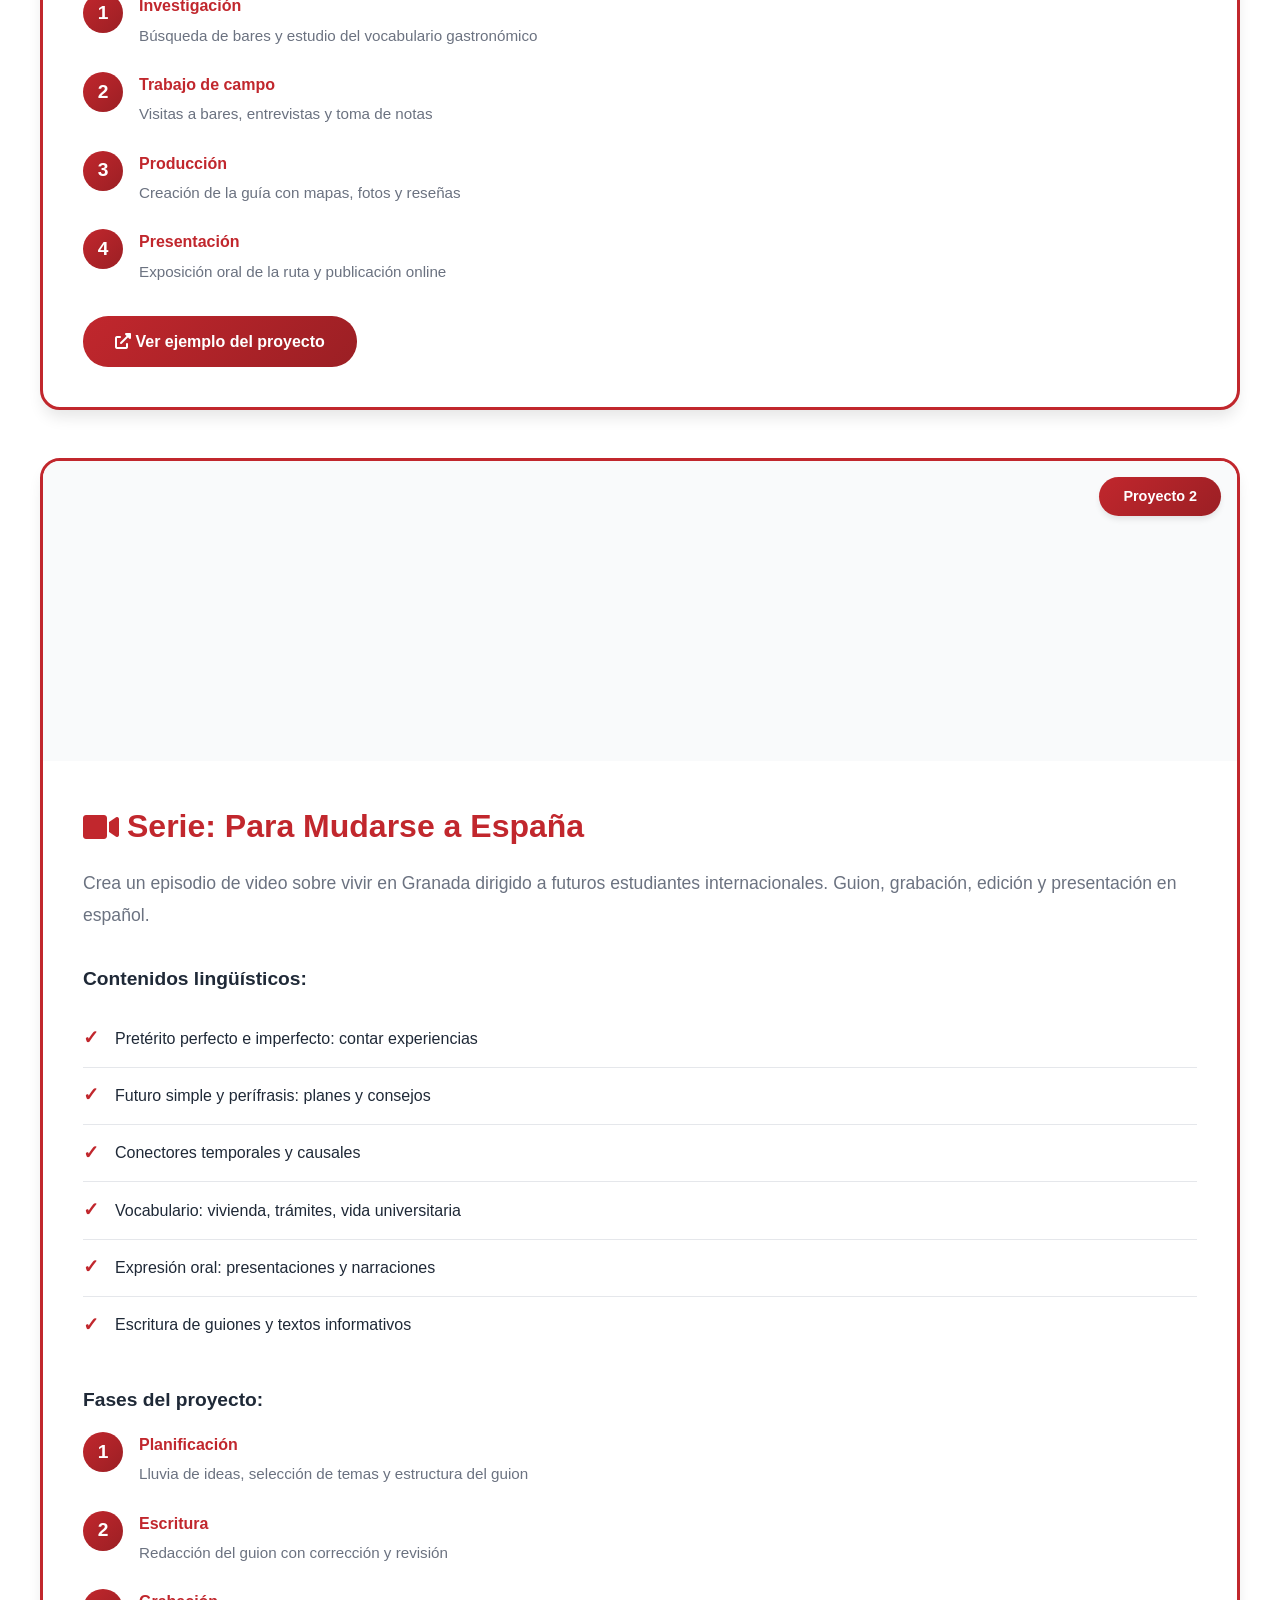
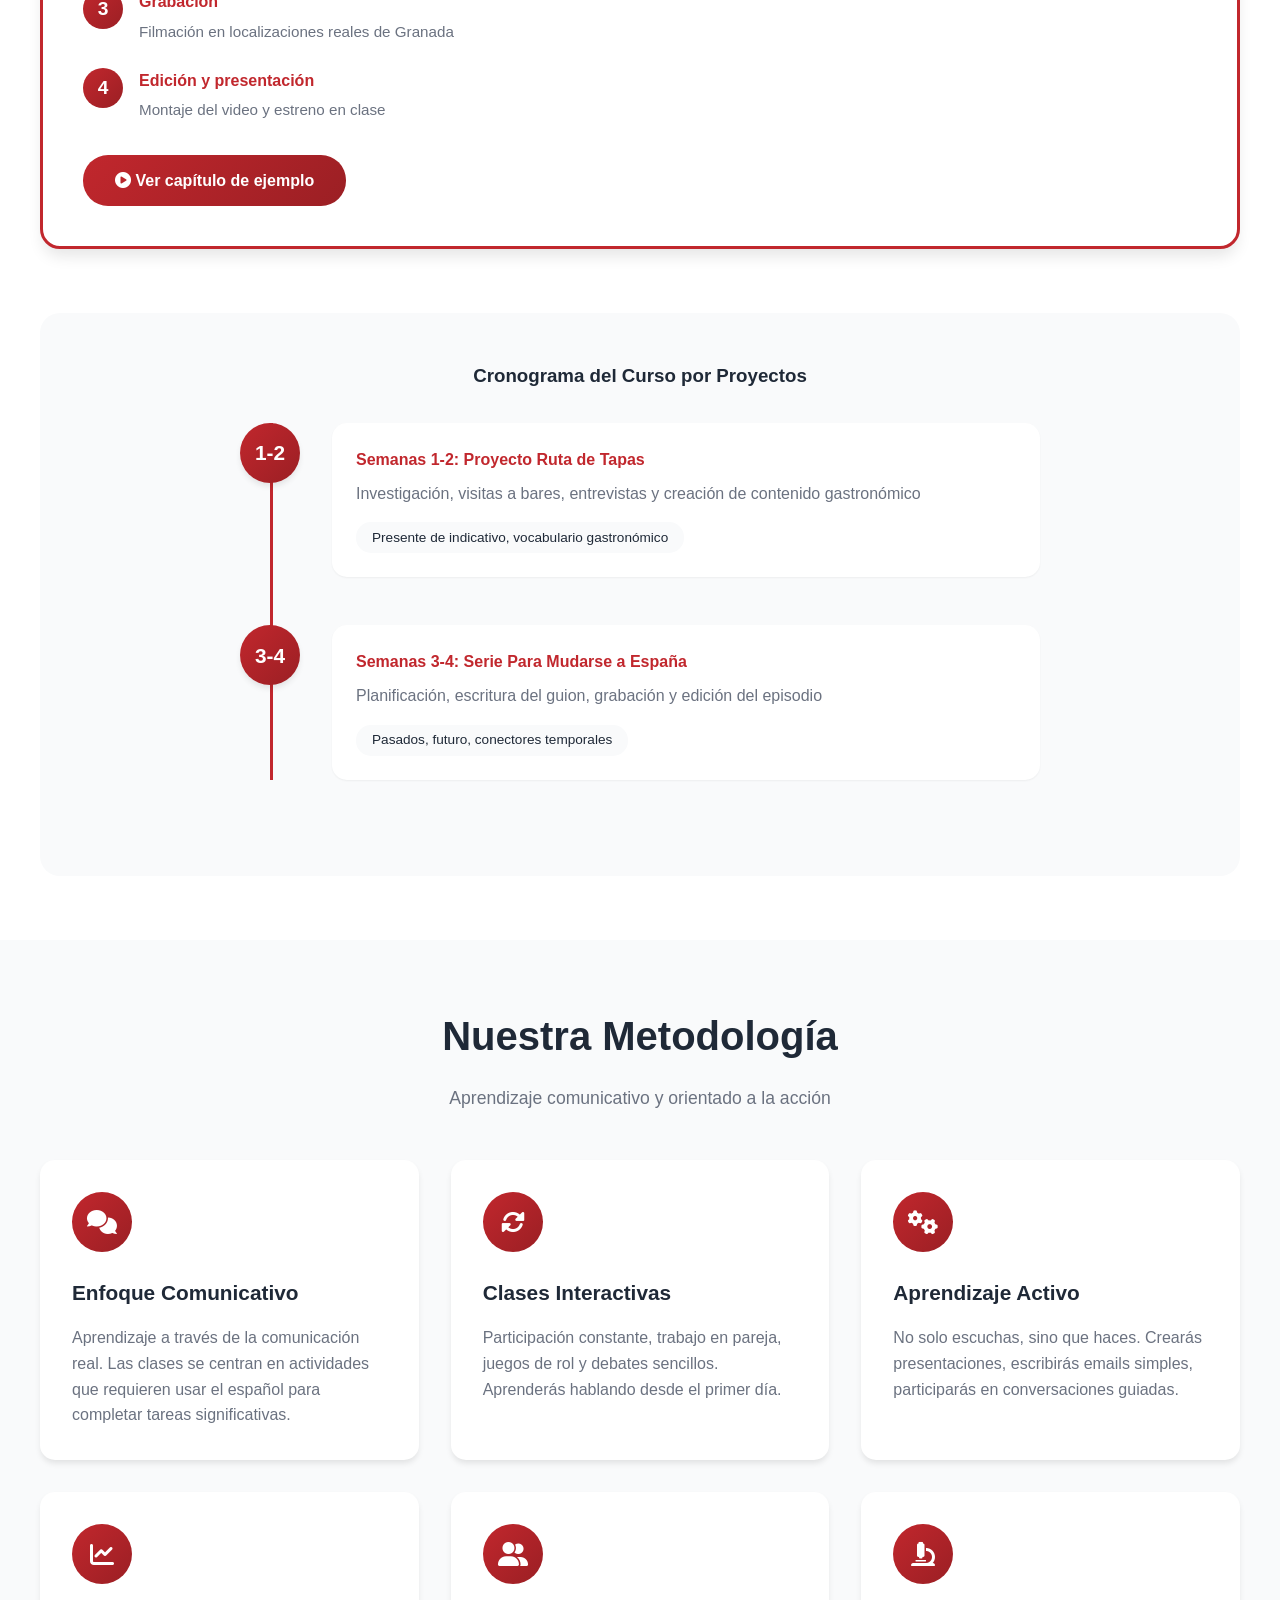
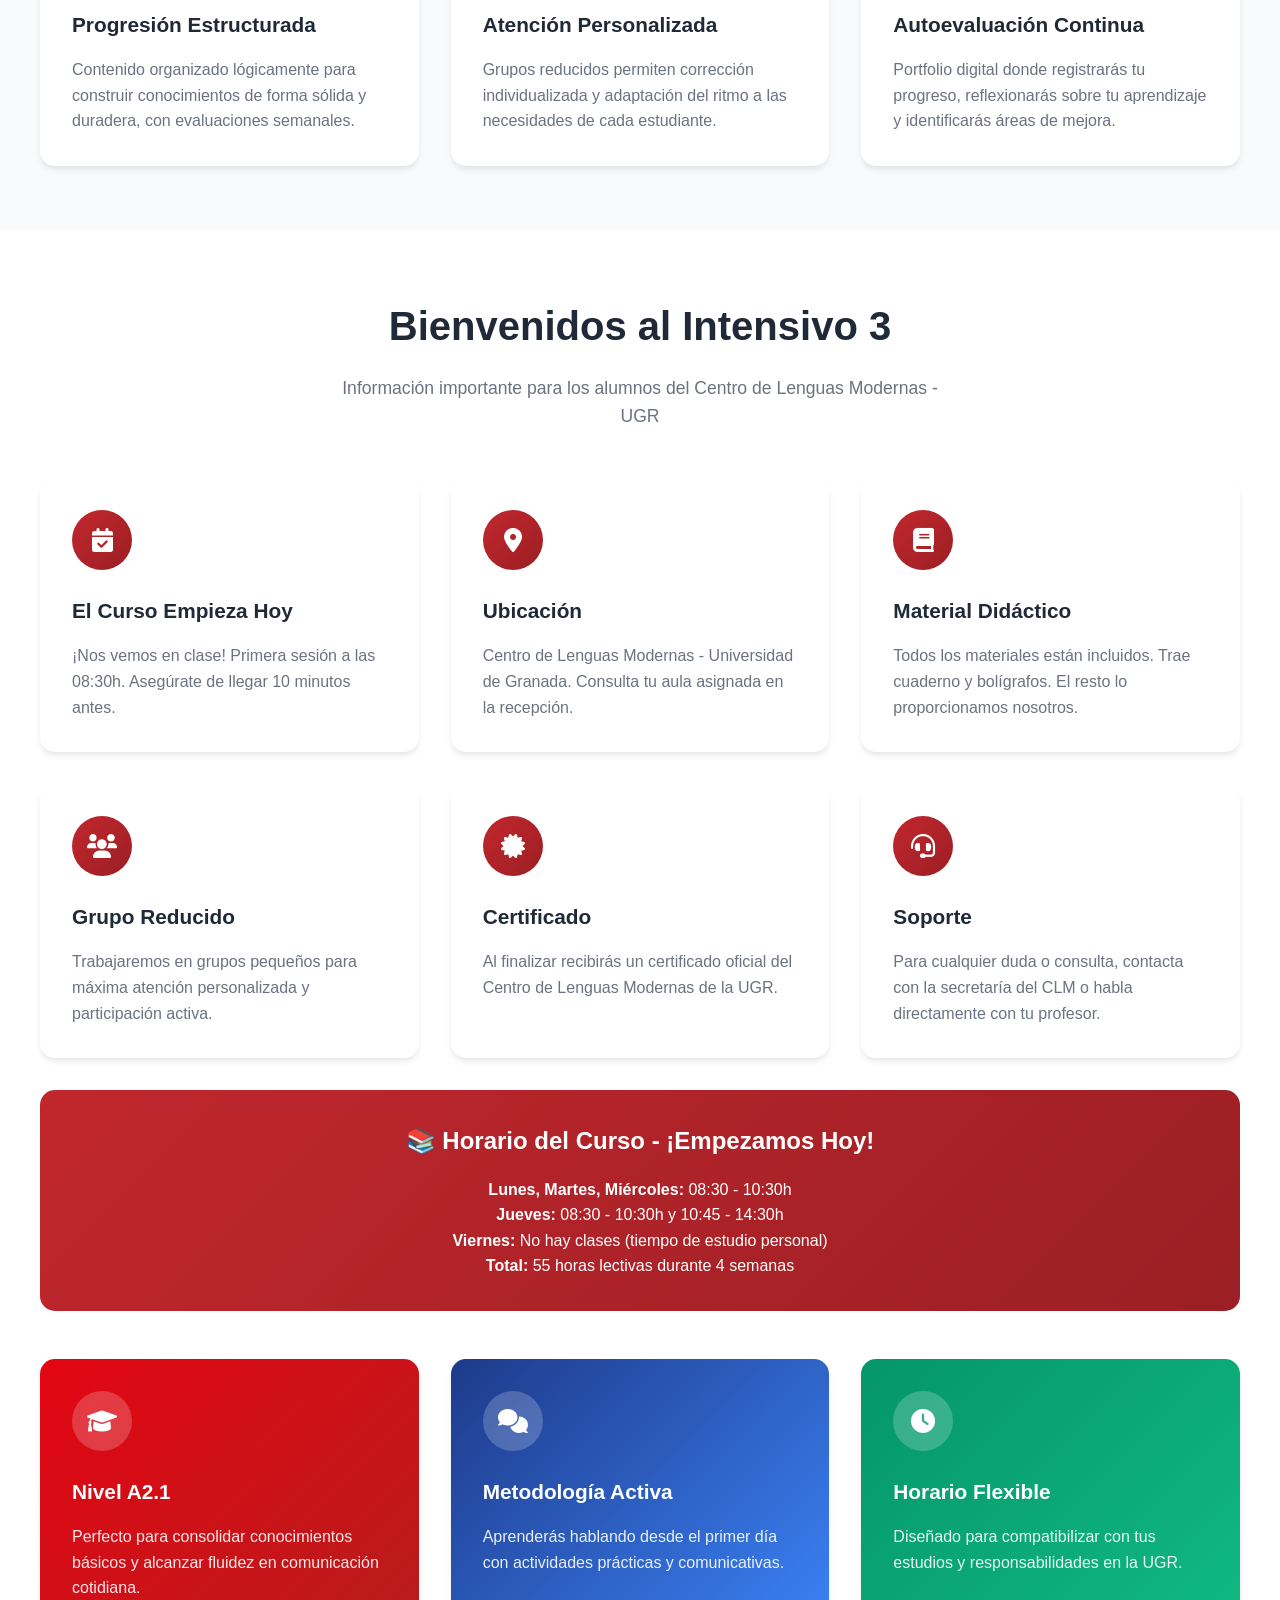
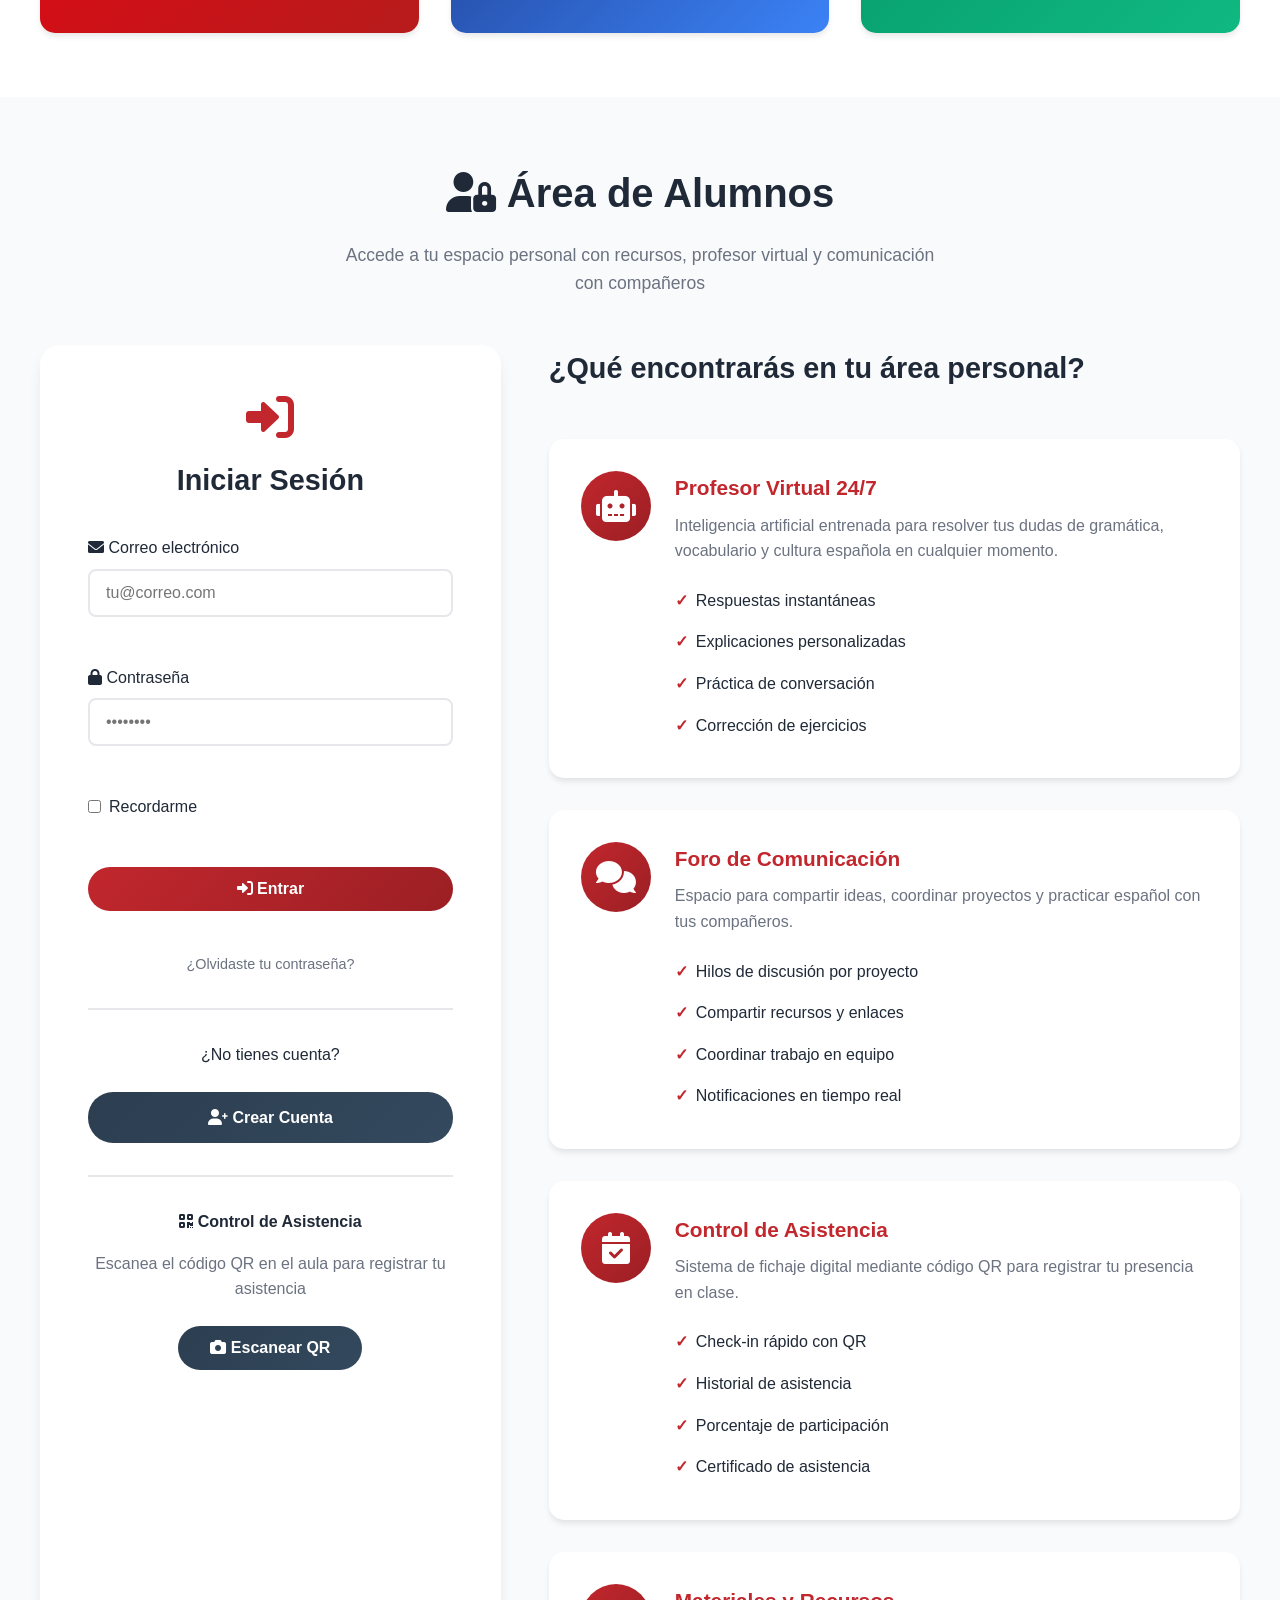
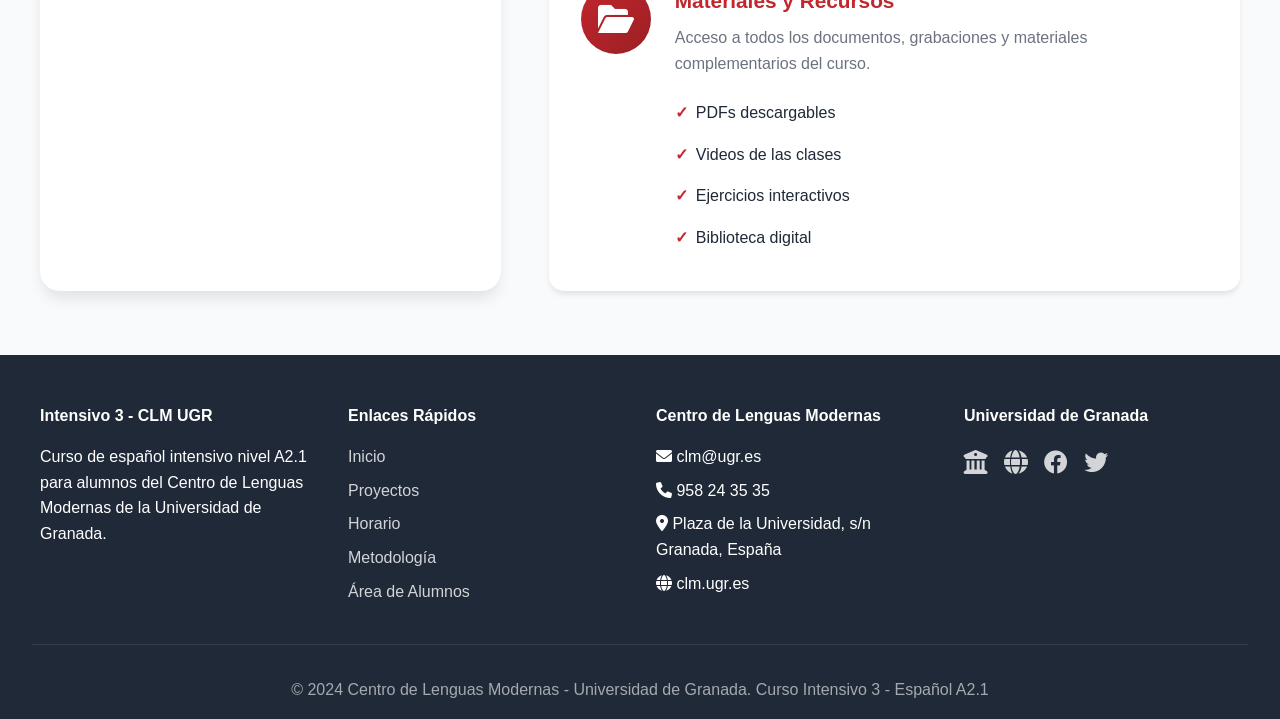
==== commit 1b1bd949: "Update index.html" ====
--- a/index.html
+++ b/index.html
@@ -41,10 +41,10 @@
             </div>
             <ul class="nav-menu" id="primary-navigation" role="menubar">
                 <li role="none"><a href="#inicio" role="menuitem">Inicio</a></li>
-                <li role="none"><a href="materials/" role="menuitem"><i class="fas fa-book"></i> Guías</a></li>
-                <li role="none"><a href="#proyectos" role="menuitem">Materiales</a></li>
+                <li role="none"><a href="#proyectos" role="menuitem">Proyectos</a></li>
                 <li role="none"><a href="#horario" role="menuitem">Horario</a></li>
                 <li role="none"><a href="#metodologia" role="menuitem">Metodología</a></li>
+                <li role="none"><a href="materials/" role="menuitem"><i class="fas fa-book"></i> Materiales</a></li>
                 <li role="none"><a href="#login" role="menuitem" class="nav-login"><i class="fas fa-user-lock"></i> Área Alumnos</a></li>
             </ul>
             <button class="hamburger" aria-label="Menú de navegación" aria-expanded="false" aria-controls="primary-navigation">
@@ -62,7 +62,7 @@
             <h1>Intensivo 3 - Español A2.1</h1>
             <p class="hero-subtitle">Aprende español a través de proyectos reales en Granada</p>
             <div class="hero-actions">
-                <a href="#proyectos" class="btn btn-primary" aria-label="Ver los materiales del curso">Ver Materiales</a>
+                <a href="#proyectos" class="btn btn-primary" aria-label="Ver los proyectos del curso">Ver Proyectos</a>
                 <a href="#login" class="btn btn-secondary" aria-label="Acceder al área de alumnos">Área de Alumnos</a>
             </div>
         </div>
@@ -128,15 +128,15 @@
         </div>
     </section>
 
-    <!-- Guías de la Sesión -->
+    <!-- Materiales del Curso -->
     <section class="section" style="background: linear-gradient(135deg, #667eea 0%, #764ba2 100%); padding: 60px 0;">
         <div class="container">
             <div class="highlight-box" style="background: white; border-radius: 20px; padding: 40px; box-shadow: 0 20px 60px rgba(0,0,0,0.3); max-width: 900px; margin: 0 auto;">
                 <div style="text-align: center;">
                     <div style="font-size: 4em; margin-bottom: 20px;">📚</div>
-                    <h2 style="color: #1a4d8f; font-size: 2.5em; margin-bottom: 15px;">Guías de la Sesión</h2>
+                    <h2 style="color: #1a4d8f; font-size: 2.5em; margin-bottom: 15px;">Materiales del Curso</h2>
                     <p style="font-size: 1.2em; color: #555; margin-bottom: 30px; line-height: 1.6;">
-                        Accede a las guías de cada sesión con todo el contenido didáctico del curso. Disponibles en PDF para descargar
+                        Accede a todos los cuadernos y materiales didácticos del curso. Disponibles en PDF para descargar
                         o en formato HTML para leer directamente en tu navegador.
                     </p>
 
@@ -165,7 +165,7 @@
 
                     <div style="margin-top: 30px;">
                         <a href="materials/" class="btn btn-primary" style="font-size: 1.2em; padding: 15px 40px; display: inline-block; background: #3498db; color: white; text-decoration: none; border-radius: 50px; font-weight: bold; transition: all 0.3s ease; box-shadow: 0 4px 15px rgba(52, 152, 219, 0.4);">
-                            <i class="fas fa-book-open"></i> Acceder a las Guías
+                            <i class="fas fa-book-open"></i> Acceder a los Materiales
                         </a>
                     </div>
 
@@ -223,28 +223,34 @@
                             <td>Conversación y Práctica Oral</td>
                             <td class="highlight">2 horas</td>
                         </tr>
+                        <tr>
+                            <td><strong>Jueves</strong></td>
+                            <td>10:45 - 14:30</td>
+                            <td>Taller de Escritura y Cultura</td>
+                            <td class="highlight">3 horas 45 min</td>
+                        </tr>
                     </tbody>
                     <tfoot>
                         <tr>
                             <td colspan="3"><strong>Total Semanal</strong></td>
-                            <td><strong>8 horas</strong></td>
+                            <td><strong>13 horas 45 minutos</strong></td>
                         </tr>
                     </tfoot>
                 </table>
 
                 <div class="highlight-box">
-                    <h3>📚 Horario Flexible</h3>
-                    <p>Clases de lunes a jueves en horario matutino. Los viernes no hay clases para facilitar el estudio personal y las actividades culturales.</p>
+                    <h3>📚 Horario Flexible Adaptado a Tiempo Real</h3>
+                    <p>El jueves tiene una sesión extendida para practicar escritura y realizar actividades culturales inmersivas. Los viernes no hay clases para facilitar el estudio personal.</p>
                 </div>
             </div>
         </div>
     </section>
 
-    <!-- Materiales del Curso -->
+    <!-- Proyectos del Curso -->
     <section id="proyectos" class="section">
         <div class="container">
             <div class="section-header">
-                <h2>Materiales del Curso</h2>
+                <h2>Proyectos del Curso</h2>
                 <p>Aprende español trabajando en proyectos reales sobre la cultura granadina</p>
             </div>
 
@@ -723,4 +729,4 @@
 
     <script src="js/main.js"></script>
 </body>
-</html>+</html>
